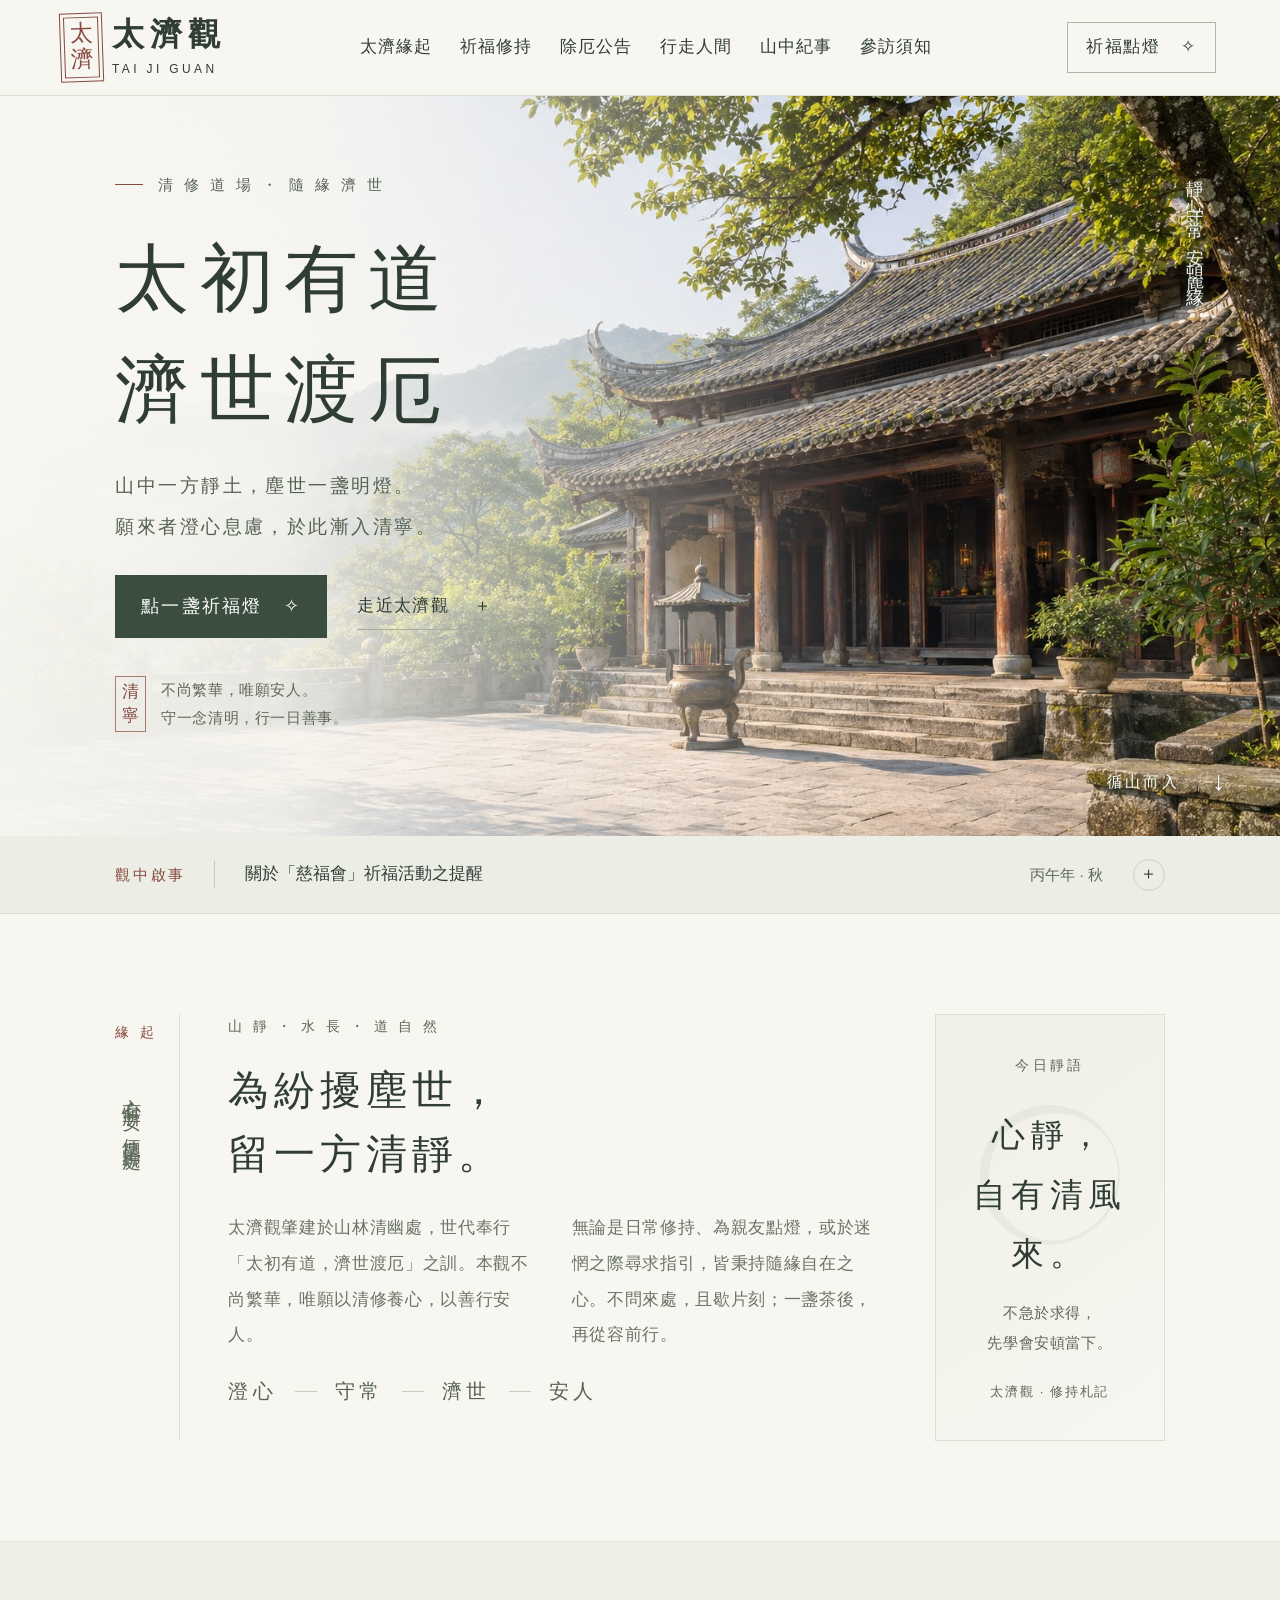
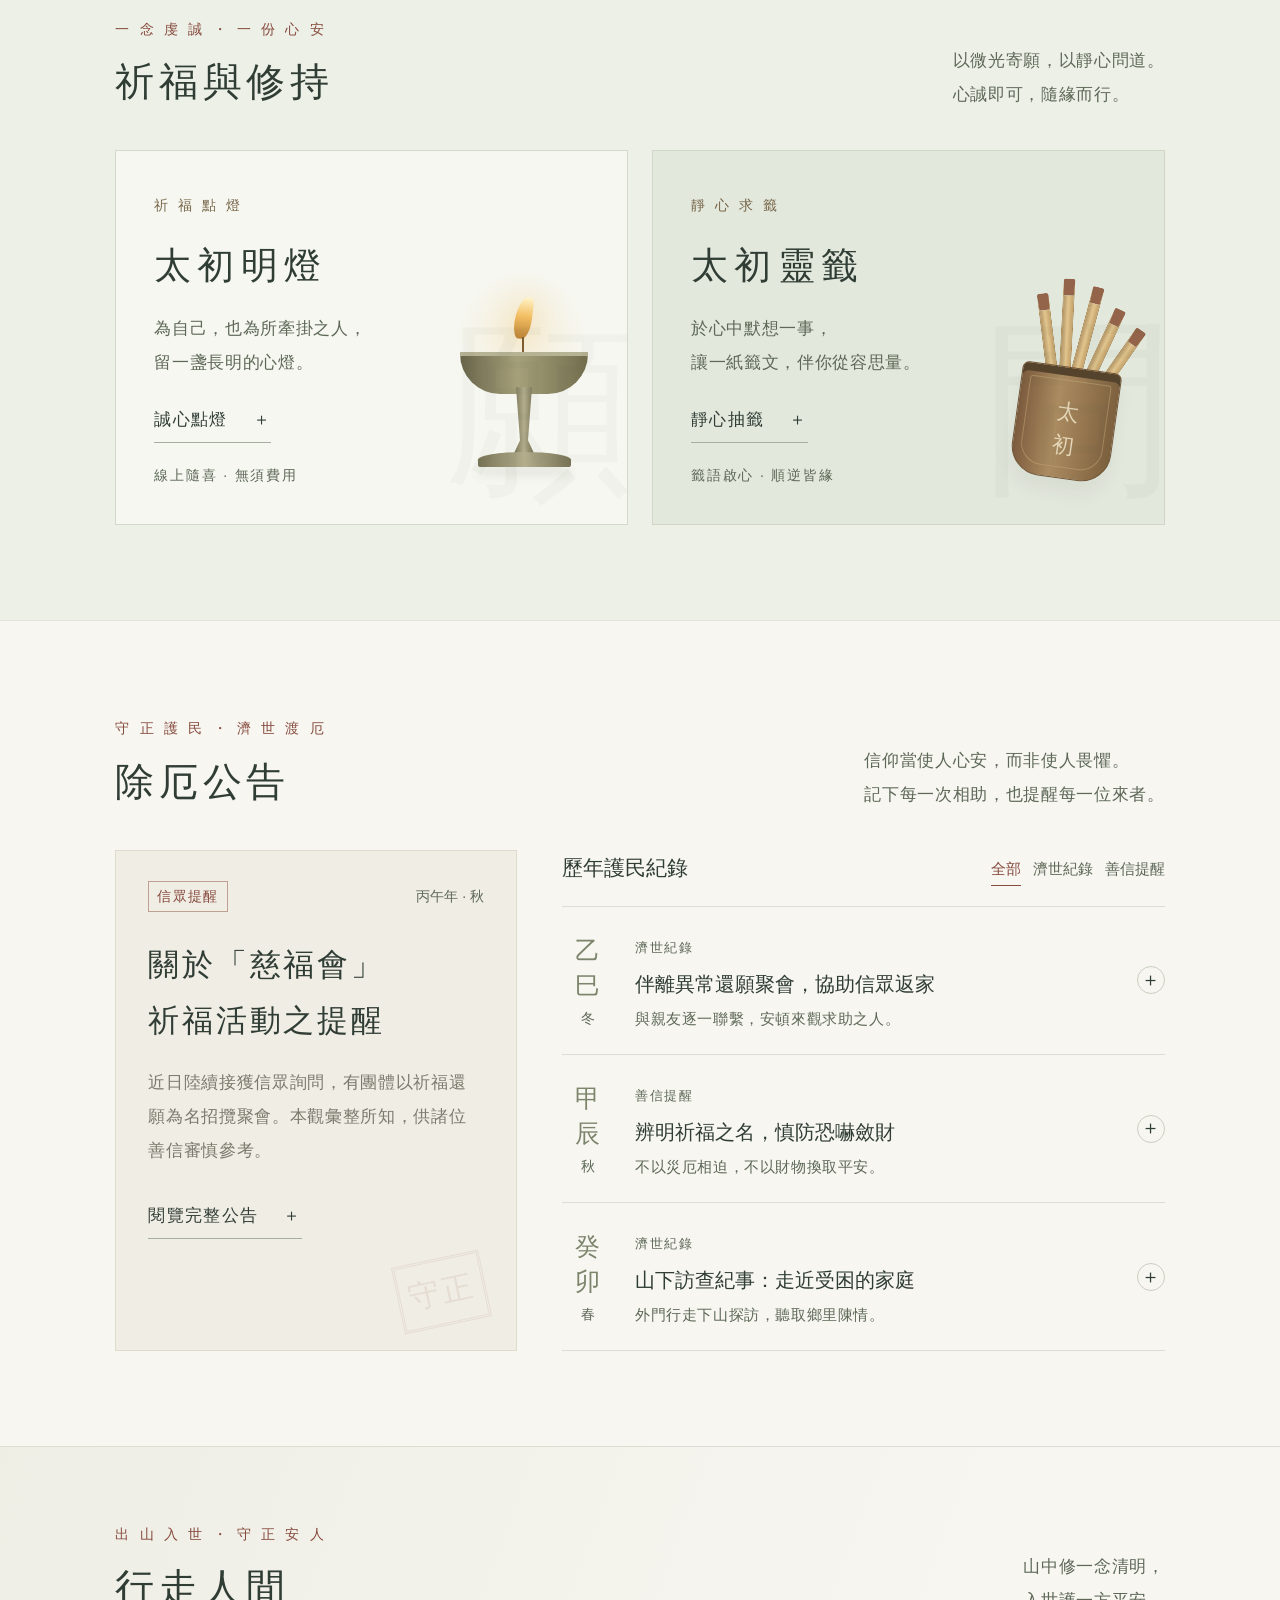
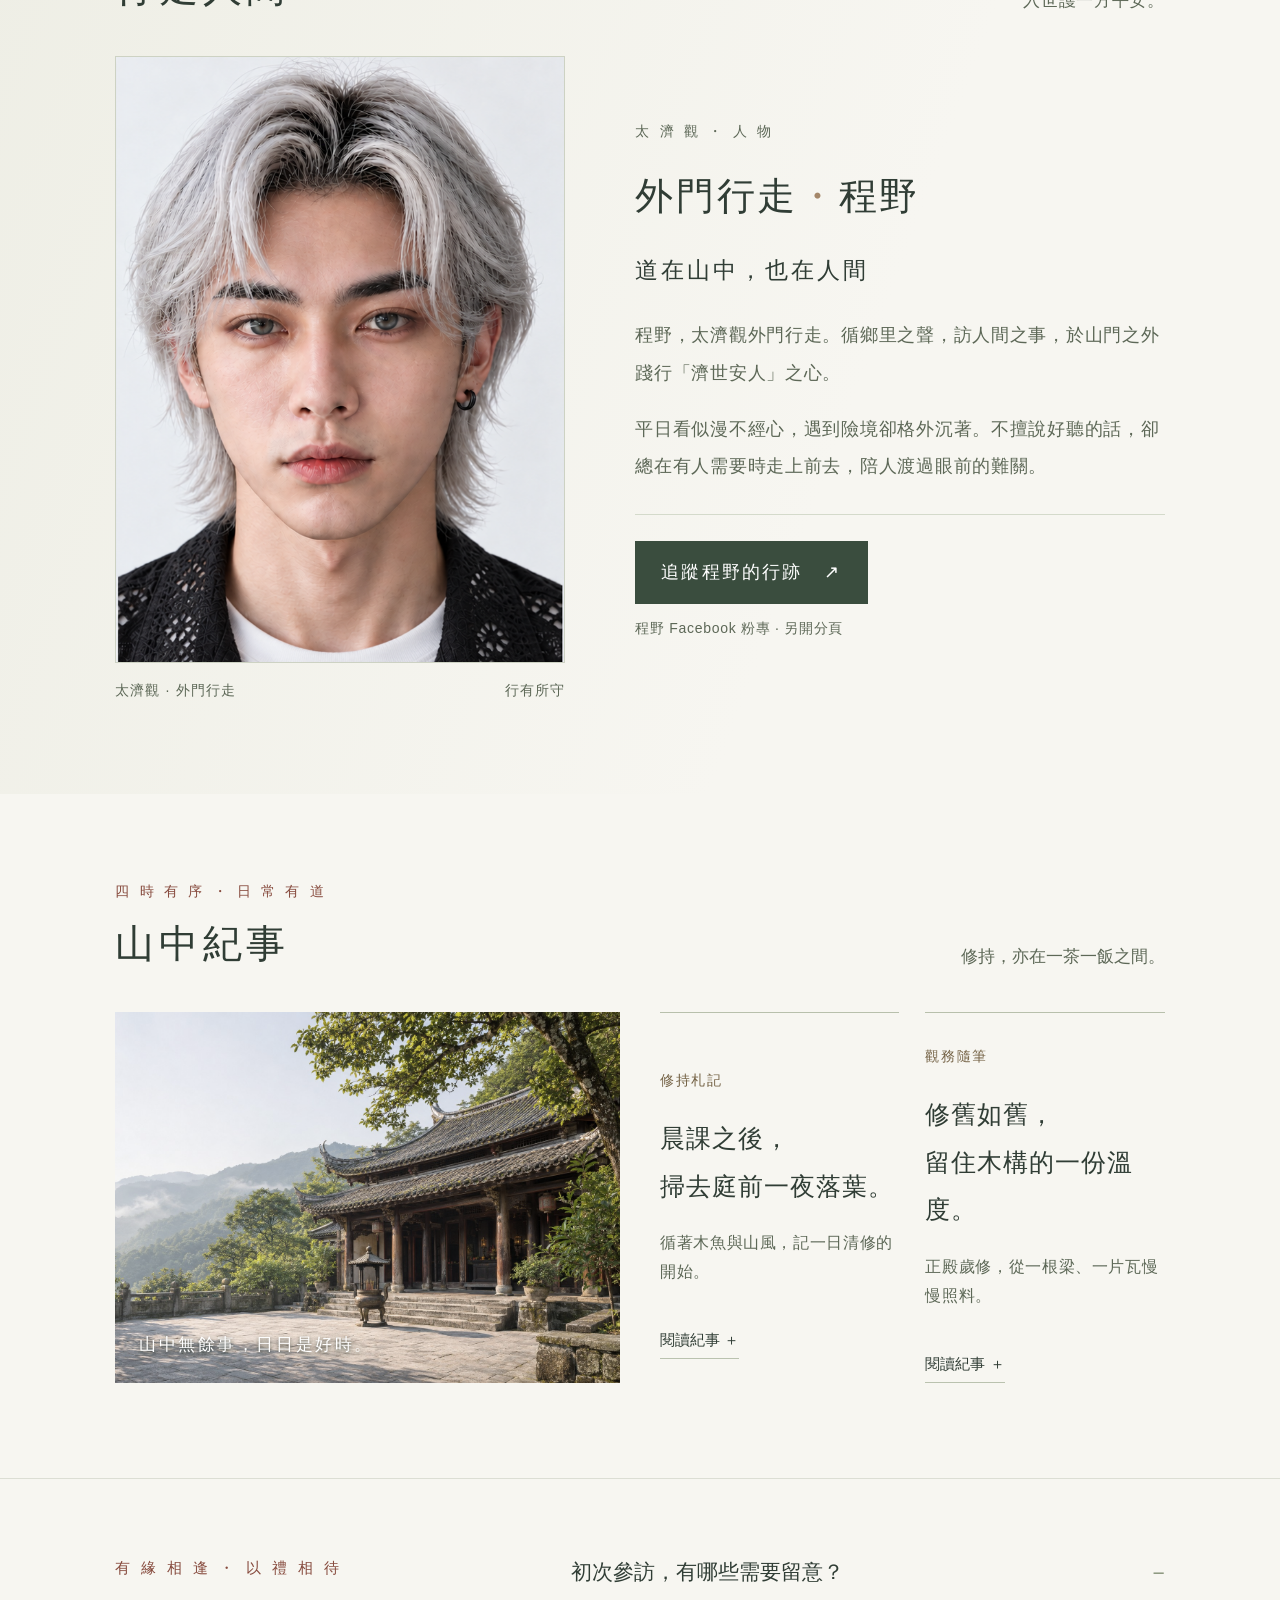
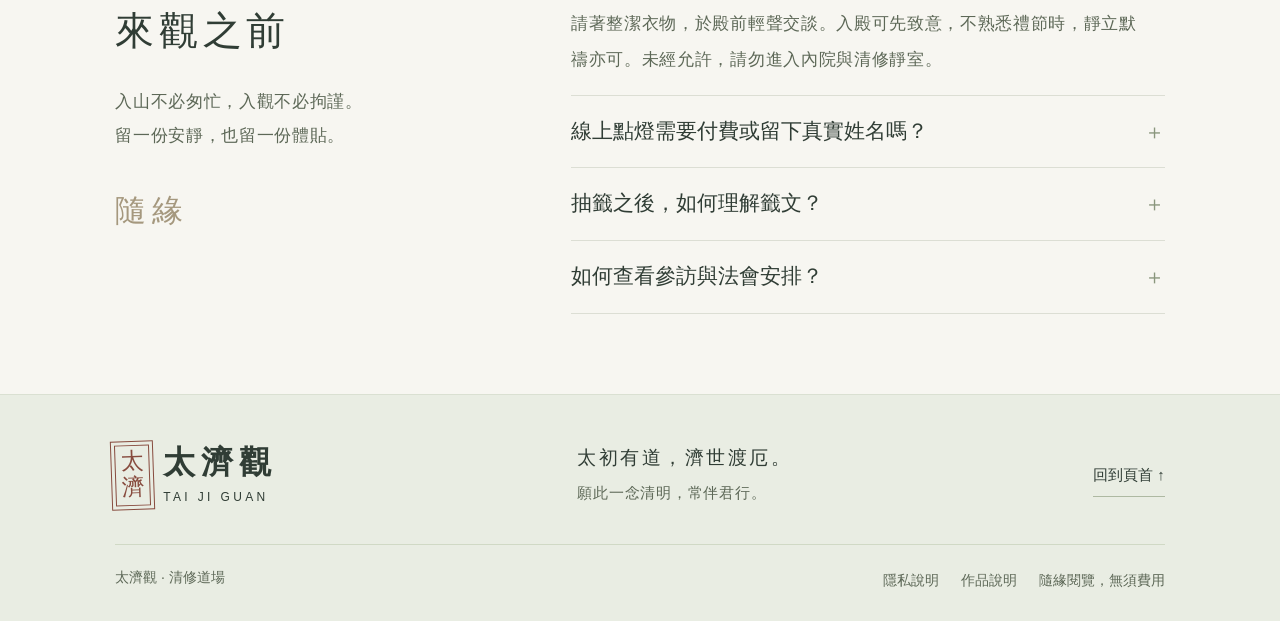
==== index.html @ 3a3e47bb "Publish complete Taijiguan website with Cheng Ye profile" ====
<!doctype html>
<html lang="zh-Hant">
<head>
  <meta charset="utf-8"><meta name="viewport" content="width=device-width,initial-scale=1">
  <meta name="theme-color" content="#f5f4ee">
  <title>太濟觀｜太初有道，濟世渡厄</title>
  <meta name="description" content="太濟觀清修道場。澄心守常，濟世安人。循一縷山風，點一盞明燈，於紛擾中尋回清寧。">
  <meta property="og:title" content="太濟觀｜太初有道，濟世渡厄"><meta property="og:description" content="山中一方靜土，塵世一盞明燈。祈福點燈、太初靈籤與除厄公告。"><meta property="og:type" content="website">
  <link rel="icon" type="image/svg+xml" href="seal.svg"><link rel="stylesheet" href="styles.css">
  <script type="module" src="app.js"></script>
</head>
<body>
<a class="skip" href="#main">跳至主要內容</a>
<header class="site-header">
  <a class="brand" href="#" aria-label="太濟觀首頁"><span class="brand-seal" aria-hidden="true">太<br>濟</span><span><strong>太濟觀</strong><small>TAI JI GUAN</small></span></a>
  <button class="menu-button" aria-expanded="false" aria-controls="navigation">選單 <span aria-hidden="true">☰</span></button>
  <nav id="navigation" aria-label="主要選單"><a href="#about">太濟緣起</a><a href="#practice">祈福修持</a><a href="#notices">除厄公告</a><a href="#traveler">行走人間</a><a href="#journal">山中紀事</a><a href="#visit">參訪須知</a></nav>
  <button class="header-ritual" data-open="lamp">祈福點燈 <span aria-hidden="true">✧</span></button>
</header>
<main id="main">
  <section class="hero" aria-labelledby="hero-title">
    <img class="hero-photo" src="temple.jpg" alt="晨光灑落山林中的太濟觀，木構殿宇前是一方清靜石庭" fetchpriority="high" width="1536" height="1024">
    <div class="hero-wash"></div><div class="hero-content">
      <p class="eyebrow"><span></span> 清 修 道 場 ・ 隨 緣 濟 世</p>
      <h1 id="hero-title">太初有道<span>濟世渡厄</span></h1>
      <p class="hero-copy">山中一方靜土，塵世一盞明燈。<br>願來者澄心息慮，於此漸入清寧。</p>
      <div class="hero-actions"><button class="button primary" data-open="lamp">點一盞祈福燈 <span aria-hidden="true">✧</span></button><a class="text-link" href="#about">走近太濟觀 <span aria-hidden="true">＋</span></a></div>
      <div class="hero-foot"><span class="small-seal">清<br>寧</span><p>不尚繁華，唯願安人。<br><span>守一念清明，行一日善事。</span></p></div>
    </div><p class="hero-vertical" aria-hidden="true">靜 心 守 常 ・ 安 頓 塵 緣</p>
    <a class="hero-bottom" href="#about">循山而入 <span aria-hidden="true">↓</span></a>
  </section>
  <div class="notice-strip"><span class="notice-label">觀中啟事</span><a href="#notices">關於「慈福會」祈福活動之提醒</a><span class="strip-date">丙午年 · 秋</span><button class="round-link" data-article="cifu" aria-label="閱讀慈福會提醒公告">＋</button></div>

  <section id="about" class="section about">
    <div class="section-side"><span class="eyebrow">緣 起</span><div class="vertical-text">心有所安，便是歸處。</div></div>
    <div class="about-main"><p class="eyebrow subtle">山 靜 ・ 水 長 ・ 道 自 然</p><h2>為紛擾塵世，<br>留一方清靜。</h2><div class="about-columns"><p>太濟觀肇建於山林清幽處，世代奉行「太初有道，濟世渡厄」之訓。本觀不尚繁華，唯願以清修養心，以善行安人。</p><p>無論是日常修持、為親友點燈，或於迷惘之際尋求指引，皆秉持隨緣自在之心。不問來處，且歇片刻；一盞茶後，再從容前行。</p></div><div class="about-rule"><span>澄心</span><i></i><span>守常</span><i></i><span>濟世</span><i></i><span>安人</span></div></div>
    <aside class="daily"><span class="eyebrow">今日靜語</span><div class="ink-circle" aria-hidden="true"></div><blockquote>心靜，<br>自有清風來。</blockquote><p>不急於求得，<br>先學會安頓當下。</p><span class="daily-mark">太濟觀 · 修持札記</span></aside>
  </section>

  <section id="practice" class="practice section-block">
    <div class="section-heading"><div><p class="eyebrow">一 念 虔 誠 ・ 一 份 心 安</p><h2>祈福與修持</h2></div><p>以微光寄願，以靜心問道。<br>心誠即可，隨緣而行。</p></div>
    <div class="practice-grid">
      <article class="ritual-card lamp-card"><div class="ritual-copy"><span class="card-kicker">祈 福 點 燈</span><h3>太初明燈</h3><p>為自己，也為所牽掛之人，<br>留一盞長明的心燈。</p><button class="text-link" data-open="lamp">誠心點燈 <span aria-hidden="true">＋</span></button><small>線上隨喜 · 無須費用</small></div><div class="lamp-art" aria-hidden="true"><div class="halo"></div><div class="flame"></div><div class="wick"></div><div class="bowl"></div><div class="stem"></div><div class="base"></div></div><span class="card-watermark" aria-hidden="true">願</span></article>
      <article class="ritual-card fortune-card"><div class="ritual-copy"><span class="card-kicker">靜 心 求 籤</span><h3>太初靈籤</h3><p>於心中默想一事，<br>讓一紙籤文，伴你從容思量。</p><button class="text-link" data-open="fortune">靜心抽籤 <span aria-hidden="true">＋</span></button><small>籤語啟心 · 順逆皆緣</small></div><div class="fortune-art" aria-hidden="true"><i></i><i></i><i></i><i></i><i></i><div class="fortune-cup"><span>太<br>初</span></div></div><span class="card-watermark" aria-hidden="true">問</span></article>
    </div>
  </section>

  <section id="notices" class="notices section-block">
    <div class="section-heading"><div><p class="eyebrow">守 正 護 民 ・ 濟 世 渡 厄</p><h2>除厄公告</h2></div><p>信仰當使人心安，而非使人畏懼。<br>記下每一次相助，也提醒每一位來者。</p></div>
    <div class="notice-layout"><article class="featured-notice"><div><span class="tag">信眾提醒</span><span class="article-date">丙午年 · 秋</span></div><h3>關於「慈福會」<br>祈福活動之提醒</h3><p>近日陸續接獲信眾詢問，有團體以祈福還願為名招攬聚會。本觀彙整所知，供諸位善信審慎參考。</p><button class="text-link" data-article="cifu">閱覽完整公告 <span aria-hidden="true">＋</span></button><span class="featured-seal" aria-hidden="true">守正</span></article>
    <div class="archive"><div class="archive-top"><h3>歷年護民紀錄</h3><div class="filters" role="group" aria-label="公告分類"><button aria-pressed="true" data-filter="all">全部</button><button aria-pressed="false" data-filter="aid">濟世紀錄</button><button aria-pressed="false" data-filter="notice">善信提醒</button></div></div>
      <article class="archive-row" data-kind="aid"><span class="year">乙巳<span>冬</span></span><div><span class="row-type">濟世紀錄</span><h4><button data-article="return">伴離異常還願聚會，協助信眾返家</button></h4><p>與親友逐一聯繫，安頓來觀求助之人。</p></div><button class="round-link" data-article="return" aria-label="閱讀協助信眾返家紀錄">＋</button></article>
      <article class="archive-row" data-kind="notice"><span class="year">甲辰<span>秋</span></span><div><span class="row-type">善信提醒</span><h4><button data-article="discern">辨明祈福之名，慎防恐嚇斂財</button></h4><p>不以災厄相迫，不以財物換取平安。</p></div><button class="round-link" data-article="discern" aria-label="閱讀慎防恐嚇斂財提醒">＋</button></article>
      <article class="archive-row" data-kind="aid"><span class="year">癸卯<span>春</span></span><div><span class="row-type">濟世紀錄</span><h4><button data-article="visits">山下訪查紀事：走近受困的家庭</button></h4><p>外門行走下山探訪，聽取鄉里陳情。</p></div><button class="round-link" data-article="visits" aria-label="閱讀山下訪查紀事">＋</button></article>
    </div></div>
  </section>

  <section id="traveler" class="traveler section-block" aria-labelledby="traveler-heading">
    <div class="section-heading"><div><p class="eyebrow">出 山 入 世 ・ 守 正 安 人</p><h2 id="traveler-heading">行走人間</h2></div><p>山中修一念清明，<br>入世護一方平安。</p></div>
    <div class="traveler-layout">
      <figure class="traveler-portrait">
        <div class="portrait-window"><img src="cheng-ye.png" alt="程野的正面肖像：銀灰色短髮、黑色耳環，身穿黑色鏤空襯衫與白色內搭" width="1672" height="941" loading="lazy"></div>
        <figcaption><span>太濟觀 · 外門行走</span><span aria-hidden="true">行有所守</span></figcaption>
      </figure>
      <div class="traveler-copy">
        <p class="eyebrow subtle">太 濟 觀 ・ 人 物</p>
        <h3>外門行走<span class="traveler-name-divider">・</span><span>程野</span></h3>
        <p class="traveler-lead">道在山中，也在人間</p>
        <p>程野，太濟觀外門行走。循鄉里之聲，訪人間之事，於山門之外踐行「濟世安人」之心。</p>
        <p>平日看似漫不經心，遇到險境卻格外沉著。不擅說好聽的話，卻總在有人需要時走上前去，陪人渡過眼前的難關。</p>
        <div class="traveler-follow"><a class="button primary" href="https://www.facebook.com/profile.php?id=61594107989457" target="_blank" rel="noopener noreferrer" aria-label="追蹤程野的行跡（Facebook，另開分頁）">追蹤程野的行跡 <span aria-hidden="true">↗</span></a><span class="traveler-link-note">程野 Facebook 粉專 · 另開分頁</span></div>
      </div>
    </div>
  </section>

  <section id="journal" class="journal section-block"><div class="section-heading"><div><p class="eyebrow">四 時 有 序 ・ 日 常 有 道</p><h2>山中紀事</h2></div><span class="section-note">修持，亦在一茶一飯之間。</span></div><div class="journal-layout"><div class="journal-image"><img src="temple.jpg" alt="太濟觀正殿的木柱、瓦簷與晨光" loading="lazy" width="1536" height="1024"><span>山中無餘事，日日是好時。</span></div><div class="journal-list"><button data-article="morning"><span>修持札記</span><h3>晨課之後，<br>掃去庭前一夜落葉。</h3><p>循著木魚與山風，記一日清修的開始。</p><b>閱讀紀事 ＋</b></button><button data-article="wood"><span>觀務隨筆</span><h3>修舊如舊，<br>留住木構的一份溫度。</h3><p>正殿歲修，從一根梁、一片瓦慢慢照料。</p><b>閱讀紀事 ＋</b></button></div></div></section>

  <section id="visit" class="visit section-block"><div><p class="eyebrow">有 緣 相 逢 ・ 以 禮 相 待</p><h2>來觀之前</h2><p class="visit-intro">入山不必匆忙，入觀不必拘謹。<br>留一份安靜，也留一份體貼。</p><div class="visit-seal" aria-hidden="true">隨緣</div></div><div class="faq"><details open><summary>初次參訪，有哪些需要留意？</summary><p>請著整潔衣物，於殿前輕聲交談。入殿可先致意，不熟悉禮節時，靜立默禱亦可。未經允許，請勿進入內院與清修靜室。</p></details><details><summary>線上點燈需要付費或留下真實姓名嗎？</summary><p>無須費用。以稱呼或暱稱即可點燈，祈願可留白。填寫內容只在當前瀏覽器中呈現，不會傳送至本觀或公開展示；離開頁面即不保留，可自行下載祈福卡。</p></details><details><summary>抽籤之後，如何理解籤文？</summary><p>籤文是靜心與思量的引子，不是對未來的保證。請依自身處境從容參照，重要決定仍應查證資訊，與可信任的人商量。</p></details><details><summary>如何查看參訪與法會安排？</summary><p>本頁目前開放線上祈福與觀中紀事閱覽，尚未開放實體參訪預約，也不受理任何款項。後續安排以觀中正式公告為準。</p></details></div></section>
</main>
<footer><div class="footer-top"><a class="brand" href="#"><span class="brand-seal" aria-hidden="true">太<br>濟</span><span><strong>太濟觀</strong><small>TAI JI GUAN</small></span></a><p>太初有道，濟世渡厄。<br><span>願此一念清明，常伴君行。</span></p><a href="#main" class="back-top">回到頁首 ↑</a></div><div class="footer-bottom"><span>太濟觀 · 清修道場</span><div><button data-article="privacy">隱私說明</button><button data-article="aboutWork">作品說明</button><span>隨緣閱覽，無須費用</span></div></div></footer>

<dialog id="lamp-dialog" aria-labelledby="lamp-heading" class="ritual-dialog"><button class="dialog-close" aria-label="關閉點燈視窗">×</button><div class="dialog-head"><span class="eyebrow">一 燈 一 願</span><h2 id="lamp-heading">太初明燈</h2><p>安住當下，為心中牽掛點一盞燈。</p></div><form id="lamp-form"><label for="prayer-name">稱呼或暱稱 <span>必填</span></label><input id="prayer-name" name="name" maxlength="24" placeholder="該如何稱呼您？" autocomplete="off" required><fieldset><legend>所願之事</legend><div class="wish-options"><label><input type="radio" name="wish" value="平安順遂" checked><span>平安順遂</span></label><label><input type="radio" name="wish" value="身心清寧"><span>身心清寧</span></label><label><input type="radio" name="wish" value="家人安好"><span>家人安好</span></label><label><input type="radio" name="wish" value="前路澄明"><span>前路澄明</span></label></div></fieldset><label for="prayer-message">留一句心願 <span>選填</span></label><textarea id="prayer-message" name="message" rows="2" maxlength="80" placeholder="也可將心願留在心裡。"></textarea><p class="form-note">僅在此頁呈現，不會上傳或公開。無須付費。</p><button class="button primary wide" type="submit">誠心點燈 ✧</button><p id="lamp-error" class="form-error" role="alert"></p></form><section id="lamp-result" hidden aria-live="polite"><div class="result-lamp lamp-art" aria-hidden="true"><div class="halo"></div><div class="flame"></div><div class="wick"></div><div class="bowl"></div><div class="stem"></div><div class="base"></div></div><p class="result-kicker">燈 火 已 燃</p><h3 id="blessing-name"></h3><p id="blessing-wish"></p><p id="blessing-message"></p><p class="blessing-copy">願此微光伴君安度歲月，<br>心神澄明，諸事平順。</p><button class="button primary" id="save-card">保存祈福卡</button><button class="button quiet" id="relight">再為一人點燈</button><p class="form-note">祈福卡會下載至您的裝置。</p></section></dialog>

<dialog id="fortune-dialog" aria-labelledby="fortune-heading" class="ritual-dialog"><button class="dialog-close" aria-label="關閉求籤視窗">×</button><div class="dialog-head"><span class="eyebrow">靜 心 問 道</span><h2 id="fortune-heading">太初靈籤</h2><p>請沉澱思緒，於心中默想一事。</p></div><div id="fortune-start"><div class="fortune-art dialog-fortune" aria-hidden="true"><i></i><i></i><i></i><i></i><i></i><div class="fortune-cup"><span>太<br>初</span></div></div><label for="fortune-topic">今日所問</label><select id="fortune-topic"><option value="心境">心境與方向</option><option value="人際">人際與相處</option><option value="學業">學業與工作</option><option value="家人">家人與生活</option></select><button id="draw-fortune" class="button primary wide">靜心抽籤</button><p id="draw-status" class="form-note" aria-live="polite">心念平穩後，再輕觸籤筒。</p></div><section id="fortune-result" hidden aria-live="polite"><span id="fortune-number" class="fortune-number"></span><h3 id="fortune-title"></h3><p id="fortune-poem" class="poem"></p><p class="result-caption">籤已得，請靜心閱覽。</p><details class="fortune-explanation"><summary>查看籤解</summary><p id="fortune-reading"></p><p id="fortune-topic-reading"></p></details><p class="form-note">籤文旨在提點心境，順逆皆緣，唯願從容以對。</p><button class="button quiet" id="redraw">再靜心片刻</button></section></dialog>
<dialog id="article-dialog" class="article-dialog" aria-labelledby="article-heading"><button class="dialog-close" aria-label="關閉文章">×</button><p id="article-meta" class="eyebrow"></p><h2 id="article-heading"></h2><div id="article-body" class="article-body"></div><div class="article-footer"><span class="small-seal" aria-hidden="true">太<br>濟</span><span>太濟觀 · 知客堂</span><button class="text-link close-article">閱畢，返回</button></div></dialog>
<noscript><style>.noscript{position:static}.menu-button{display:none}</style><div class="noscript">點燈與抽籤需要啟用 JavaScript。<a href="archive.html">前往公告與紀事全文</a> · <a href="#about">太濟緣起</a> · <a href="#visit">參訪須知</a></div></noscript>
</body></html>
---- styles.css ----
@charset "UTF-8";
:root{--paper:#f7f6f1;--ink:#303d35;--muted:#737a70;--line:#dcded4;--red:#874b3e;--green:#3a4d3e;--serif:"Noto Serif TC","Songti TC","PMingLiU",serif;--sans:"Noto Sans TC","Microsoft JhengHei",sans-serif}
*{box-sizing:border-box}html{scroll-behavior:smooth;scroll-padding-top:100px}body{margin:0;background:var(--paper);color:var(--ink);font-family:var(--sans);font-size:19px;line-height:1.8}body:has(dialog[open]){overflow:hidden}button,input,textarea,select{font:inherit}button,a,input,summary,textarea,select{-webkit-tap-highlight-color:transparent}button{cursor:pointer}a{color:inherit;text-decoration:none}button{color:inherit}button:disabled{cursor:wait;opacity:.6}img{max-width:100%;display:block}button:focus-visible,a:focus-visible,summary:focus-visible,input:focus-visible,textarea:focus-visible,select:focus-visible{outline:2px solid var(--red);outline-offset:5px}button{border:0}h1,h2,h3,h4,p{margin-top:0}h1,h2,h3,h4{font-family:var(--serif);font-weight:500}h2{font-size:45px;line-height:1.55;letter-spacing:.12em;margin-bottom:24px}p{letter-spacing:.04em}section[id]{scroll-margin-top:30px}[hidden]{display:none!important}.skip{position:fixed;top:-80px;z-index:99;background:var(--paper);padding:10px}.skip:focus{top:0}.site-header{height:96px;padding:0 5%;display:flex;align-items:center;justify-content:space-between;gap:30px;background:rgba(247,246,241,.97);border-bottom:1px solid var(--line);position:sticky;top:0;z-index:20}.brand{display:flex;align-items:center;gap:13px;flex-shrink:0}.brand-seal{font-family:var(--serif);font-size:23px;color:var(--red);border:1.5px solid var(--red);outline:1px solid var(--red);outline-offset:3px;line-height:1.15;padding:3px 5px;transform:rotate(-2deg)}.brand strong{font-family:var(--serif);font-weight:600;font-size:32px;letter-spacing:.18em;line-height:1.3;display:block}.brand small{font-size:12px;letter-spacing:.28em;display:block;margin-top:3px}.site-header nav{display:flex;gap:28px;font-size:17px;letter-spacing:.06em}.site-header nav a{padding:7px 0;position:relative}.site-header nav a:hover{color:var(--red)}.site-header nav a:after{content:"";position:absolute;bottom:0;left:0;width:0;height:1px;background:var(--red);transition:width .25s}.site-header nav a:hover:after{width:100%}.header-ritual{border:1px solid #afb7a9;background:transparent;padding:9px 18px;white-space:nowrap;font-size:17px;letter-spacing:.1em}.header-ritual span{margin-left:14px}.header-ritual:hover{background:var(--green);color:white}.menu-button{display:none}.hero{position:relative;min-height:650px;height:min(740px,calc(100svh - 96px));overflow:hidden;background:#e2e6dc}.hero-photo{position:absolute;inset:0;width:100%;height:100%;object-fit:cover;object-position:60% 62%}.hero-wash{position:absolute;inset:0;background:linear-gradient(90deg,rgba(247,246,241,.98) 0%,rgba(247,246,241,.90) 22%,rgba(247,246,241,.40) 45%,rgba(247,246,241,0) 70%)}.hero-content{position:relative;padding:75px 0 35px 9%;width:62%;z-index:1}.eyebrow{font-size:15px;letter-spacing:.23em;color:var(--red);font-weight:500;margin-bottom:20px;line-height:1.8}.hero .eyebrow{display:flex;align-items:center;gap:15px;color:#5a6658;font-size:15px}.eyebrow>span:empty{display:inline-block;width:28px;height:1px;background:var(--red)}h1{font-size:clamp(56px,5.8vw,84px);line-height:1.5;letter-spacing:.14em;margin:26px 0 18px;white-space:nowrap}h1>span{display:block}.title-dot{color:var(--red);margin-left:-.08em}.hero-copy{color:#566251;font-size:19px;line-height:2.2;letter-spacing:.13em;margin-bottom:27px}.hero-actions{display:flex;align-items:center;gap:30px}.button{display:inline-flex;align-items:center;justify-content:center;gap:22px;padding:14px 25px;letter-spacing:.12em;font-size:18px;min-height:52px;transition:background .2s,transform .2s;border:1px solid transparent}.primary{background:var(--green);color:#fff}.primary:hover{background:#263a2c;transform:translateY(-2px)}.quiet{background:transparent;border-color:#ccd1c7}.quiet:hover{background:#e7eadf}.text-link{background:none;border-bottom:1px solid #a6ae9f;padding:9px 0;display:inline-flex;align-items:center;gap:25px;font-size:17px;letter-spacing:.08em;line-height:1.6}.text-link:hover{color:var(--red);border-color:var(--red)}.hero-foot{display:flex;align-items:center;gap:15px;margin-top:38px}.small-seal{border:1px solid #a77d6b;color:var(--red);font-family:var(--serif);padding:3px 6px;font-size:17px;line-height:1.4;display:inline-block}.hero-foot p{font-size:15px;line-height:1.9;margin:0;color:#65715f}.hero-foot p span{color:#7e8778}.hero-vertical{position:absolute;right:4%;top:70px;writing-mode:vertical-rl;font-family:var(--serif);color:#f7f6f1;font-size:18px;letter-spacing:.25em;text-shadow:0 1px 5px #263a2c}.hero-bottom{position:absolute;bottom:30px;right:4%;color:white;display:flex;gap:32px;align-items:center;font-size:15px;letter-spacing:.22em;text-shadow:0 1px 5px #263a2c}.hero-bottom span{font-size:27px}.notice-strip{display:flex;align-items:center;gap:30px;min-height:78px;padding:14px 9%;background:#eceee6;border-bottom:1px solid #dce0d5;font-size:17px}.notice-label{color:var(--red);font-size:15px;letter-spacing:.18em;border-right:1px solid #c3cabb;padding-right:28px;white-space:nowrap}.notice-strip>a{flex:1}.notice-strip>a:hover{color:var(--red)}.strip-date{font-size:15px;color:#747e70}.round-link{border:1px solid #cbd0c2;border-radius:50%;width:32px;height:32px;background:transparent;display:flex;align-items:center;justify-content:center;flex-shrink:0}.round-link:hover{background:var(--green);color:#fff}.section,.section-block{max-width:1440px;margin:auto;padding:95px 9%}.about{display:grid;grid-template-columns:65px 1fr 230px;gap:48px;padding-top:100px;padding-bottom:100px}.section-side{border-right:1px solid var(--line)}.section-side .eyebrow{font-size:14px}.vertical-text{writing-mode:vertical-rl;font-family:var(--serif);font-size:19px;letter-spacing:.23em;color:#7c8575;margin:35px 0}.subtle{color:#7c8575;font-size:14px}.about-main h2{font-size:41px}.about-columns{display:grid;grid-template-columns:1fr 1fr;gap:28px}.about-columns p{font-size:17px;line-height:2.1;color:#6b7468;margin-bottom:20px}.about-rule{display:flex;gap:18px;align-items:center;color:#586650;font-family:var(--serif);font-size:20px;letter-spacing:.22em}.about-rule i{height:1px;width:22px;background:#c9cdbf}.daily{border:1px solid var(--line);position:relative;text-align:center;padding:32px 20px;background:linear-gradient(145deg,#eff0e7,transparent)}.daily .eyebrow{font-size:14px;color:#78816f}.daily blockquote{position:relative;font-family:var(--serif);font-size:33px;line-height:1.8;letter-spacing:.17em;margin:25px 0 14px;z-index:1}.daily p{font-size:15px;color:#7d8574;line-height:2}.daily-mark{font-size:13px;letter-spacing:.13em;color:#89917e}.ink-circle{width:140px;height:140px;border:9px solid rgba(126,139,106,.09);border-radius:50%;position:absolute;top:90px;left:50%;transform:translateX(-50%) rotate(-20deg);border-right-width:2px;border-bottom-width:4px}.practice{padding-top:75px;background:#edf0e7;border-top:1px solid #e2e6dc;border-bottom:1px solid #e2e6dc;max-width:none}.section-heading{display:flex;align-items:end;justify-content:space-between;gap:35px;margin-bottom:38px}.section-heading h2{margin:0;font-size:39px}.section-heading .eyebrow{margin-bottom:10px;font-size:14px}.section-heading>p,.section-note{font-size:17px;color:#788170;margin:0;line-height:2}.practice-grid{display:grid;grid-template-columns:1fr 1fr;gap:24px;max-width:1180px;margin:auto}.ritual-card{position:relative;min-height:345px;padding:36px 38px;overflow:hidden;border:1px solid #d3d9cb;background:#f6f7f1}.fortune-card{background:#e3e8dd;border-color:#cfd7c7}.ritual-copy{position:relative;z-index:2;width:70%}.card-kicker{font-size:14px;letter-spacing:.22em;color:#8a7b5e}.ritual-card h3{font-size:37px;margin:12px 0;letter-spacing:.17em}.ritual-card p{font-size:17px;color:#727b68;line-height:2}.ritual-card small{display:block;font-size:14px;color:#909781;margin-top:20px;letter-spacing:.13em}.card-watermark{position:absolute;right:-9px;bottom:-58px;font-family:var(--serif);font-size:190px;color:#51634a;opacity:.035}.lamp-art{position:absolute;width:150px;height:215px;right:30px;bottom:38px}.halo{position:absolute;width:135px;height:135px;left:7px;top:-3px;border-radius:50%;background:radial-gradient(ellipse,#f6d3944a,transparent 68%)}.flame{position:absolute;width:17px;height:42px;top:26px;left:68px;transform:rotate(7deg);border-radius:80% 20% 60% 40%;background:linear-gradient(0deg,#bd8234,#f3bf64 55%,#fff4c9);box-shadow:0 0 30px #f3c87470}.wick{position:absolute;width:2px;height:15px;background:#7f5b34;left:75px;top:66px}.bowl{position:absolute;top:81px;left:13px;width:128px;height:42px;background:linear-gradient(90deg,#68644a,#a6a07a 45%,#726d4d);border-radius:3px 3px 65px 65px;box-shadow:inset 0 4px 0 #b6b294}.stem{position:absolute;top:116px;left:67px;width:20px;height:66px;background:linear-gradient(90deg,#777255,#b3ad8c,#777255);clip-path:polygon(10% 0,90% 0,70% 80%,100% 100%,0 100%,30% 80%)}.base{position:absolute;top:181px;left:31px;width:93px;height:15px;background:linear-gradient(90deg,#777255,#b3ad8c,#777255);border-radius:50% 50% 2px 2px;box-shadow:0 10px 10px #49573d15}.fortune-art{position:absolute;width:115px;height:205px;right:37px;bottom:40px;transform:rotate(8deg)}.fortune-cup{position:absolute;bottom:5px;width:100px;height:112px;left:9px;background:linear-gradient(90deg,#7b5b3d,#ab8b60 40%,#7d603e);border:1px solid #705538;border-radius:7px 7px 30px 30px;box-shadow:inset 0 8px 0 #55432c,0 14px 15px #49573d10}.fortune-cup:after{content:"";position:absolute;inset:12px 8px 10px;border:1px solid #c4aa79;border-radius:3px 3px 22px 22px;opacity:.5}.fortune-cup span{position:absolute;top:28px;left:39px;font-family:var(--serif);color:#e5d7b8;font-size:22px;line-height:1.5;z-index:1}.fortune-art i{position:absolute;top:0;height:145px;width:12px;background:linear-gradient(90deg,#b49667,#e1c58e,#c4a16a);border:1px solid #ae8b53;left:50px;border-top:17px solid #936449;border-radius:3px;transform-origin:50% 100%}.fortune-art i:nth-child(1){transform:rotate(-15deg);top:14px}.fortune-art i:nth-child(2){transform:rotate(-5deg);top:0}.fortune-art i:nth-child(3){transform:rotate(7deg);top:4px}.fortune-art i:nth-child(4){transform:rotate(17deg);top:18px}.fortune-art i:nth-child(5){transform:rotate(27deg);top:26px}.notices{padding-top:95px}.notice-layout{display:grid;grid-template-columns:.9fr 1.35fr;gap:45px}.featured-notice{background:#f0ede5;border:1px solid #dfdbcf;padding:30px 32px;position:relative;overflow:hidden}.featured-notice>div{display:flex;justify-content:space-between;align-items:center;gap:10px}.tag{font-size:14px;border:1px solid #bfa194;color:var(--red);padding:2px 8px;letter-spacing:.1em}.article-date{font-size:14px;color:#908878}.featured-notice h3{font-size:31px;line-height:1.8;letter-spacing:.09em;margin:25px 0 17px}.featured-notice p{font-size:17px;color:#7c796d;line-height:2;position:relative;z-index:1}.featured-notice .text-link{margin-top:8px;position:relative;z-index:1}.featured-seal{position:absolute;font-family:var(--serif);color:#89523a;border:3px double currentColor;right:30px;bottom:25px;font-size:31px;letter-spacing:.08em;padding:3px 8px;transform:rotate(-12deg);opacity:.1}.archive-top{display:flex;justify-content:space-between;align-items:center;border-bottom:1px solid var(--line);padding:0 0 18px;gap:15px}.archive-top h3{margin:0;font-size:21px;white-space:nowrap}.filters{display:flex;gap:12px;flex-wrap:wrap}.filters button{background:transparent;padding:3px 0;font-size:15px;color:#7a8174;border-bottom:1px solid transparent}.filters button[aria-pressed=true]{color:var(--red);border-color:var(--red)}.archive-row{display:grid;grid-template-columns:54px 1fr 28px;align-items:center;gap:19px;padding:22px 0;border-bottom:1px solid var(--line)}.year{font-family:var(--serif);font-size:25px;color:#7c856c;letter-spacing:.1em;text-align:center;line-height:1.4}.year span{display:block;font-family:var(--sans);font-size:14px;margin-top:6px;color:#8e9685}.row-type{font-size:13px;color:#8d957f;letter-spacing:.12em}.archive-row h4{font-size:20px;line-height:1.6;margin:5px 0}.archive-row h4 button{font:inherit;text-align:left;background:none;padding:0}.archive-row h4 button:hover{color:var(--red)}.archive-row p{font-size:15px;color:#8c9385;margin:0}.archive-row .round-link{width:28px;height:28px}.journal{padding-top:0}.journal-layout{display:grid;grid-template-columns:1fr 1fr;gap:40px}.journal-image{position:relative;min-height:310px;overflow:hidden}.journal-image img{width:100%;height:100%;object-fit:cover;object-position:right bottom;filter:saturate(.75)}.journal-image span{position:absolute;bottom:22px;left:24px;font-family:var(--serif);font-size:17px;letter-spacing:.15em;color:white;text-shadow:0 2px 5px #303d35}.journal-list{display:grid;grid-template-columns:1fr 1fr;gap:26px}.journal-list>button{background:transparent;text-align:left;border-top:1px solid #b8c0ac;padding:25px 0 0}.journal-list>button:hover h3{color:var(--red)}.journal-list span{font-size:14px;color:#8a7b5e;letter-spacing:.12em}.journal-list h3{font-size:25px;line-height:1.9;letter-spacing:.04em;margin:19px 0}.journal-list p{font-size:16px;color:#858d7e}.journal-list b{font-size:15px;font-weight:400;display:inline-block;margin-top:18px;border-bottom:1px solid #bac2af;padding:5px 0}.visit{display:grid;grid-template-columns:.8fr 1.2fr;gap:60px;border-top:1px solid var(--line);padding-top:75px;padding-bottom:80px}.visit h2{font-size:39px}.visit-intro{font-size:17px;color:#7a8372;line-height:2}.visit-seal{font-family:var(--serif);font-size:31px;letter-spacing:.2em;color:#a5987e;margin-top:30px}.faq details{border-bottom:1px solid var(--line);padding:17px 0}.faq details:first-child{padding-top:0}.faq summary{cursor:pointer;font-family:var(--serif);font-size:21px;list-style:none;position:relative;padding-right:25px}.faq summary::-webkit-details-marker{display:none}.faq summary:after{content:"＋";position:absolute;right:0;color:#8a967d;font-family:var(--sans)}.faq details[open] summary:after{content:"−"}.faq p{font-size:17px;color:#7e8775;line-height:2.1;margin:15px 20px 0 0}footer{padding:46px 9% 24px;background:#e9ede3;border-top:1px solid #dae0d2}.footer-top{display:flex;align-items:center;justify-content:space-between;padding-bottom:35px;gap:30px}.footer-top p{font-family:var(--serif);font-size:19px;letter-spacing:.13em;margin:0}.footer-top p span{font-family:var(--sans);font-size:15px;color:#88917e;letter-spacing:.05em}.back-top{font-size:15px;border-bottom:1px solid #aeb9a2;padding:8px 0}.footer-bottom{display:flex;justify-content:space-between;gap:20px;border-top:1px solid #d0d9c5;padding-top:20px;font-size:14px;color:#89937e}.footer-bottom div{display:flex;align-items:center;gap:22px}.footer-bottom button{background:none;font-size:14px;padding:3px 0;color:#6c7860}.footer-bottom button:hover{color:var(--red)}
dialog{border:1px solid #d4d9cb;background:var(--paper);color:var(--ink);padding:45px;max-height:90svh;width:min(560px,calc(100% - 30px));overflow-y:auto;box-shadow:0 25px 100px #18291c30}dialog::backdrop{background:#17251bc2;backdrop-filter:blur(5px)}.dialog-close{position:absolute;right:15px;top:10px;background:none;font-size:33px;color:#87927c;width:40px;height:40px;line-height:1}.dialog-close:hover{color:var(--red)}.dialog-head{text-align:center;border-bottom:1px solid var(--line);padding-bottom:18px;margin-bottom:24px}.dialog-head .eyebrow{font-size:14px;margin-bottom:8px}.dialog-head h2{font-size:35px;margin-bottom:10px}.dialog-head p{font-size:17px;color:#87917c;margin:0}form>label,#fortune-start>label{display:block;font-size:17px;margin:15px 0 7px}form>label span{font-size:14px;color:#909882;margin-left:8px}input[type=text],input:not([type]),textarea,select{width:100%;border:1px solid #cbd3c1;padding:11px 13px;background:#fbfbf7;border-radius:0;color:var(--ink);font-size:19px}input::placeholder,textarea::placeholder{color:#8c9582;font-size:17px}textarea{resize:vertical}fieldset{border:0;padding:0;margin:20px 0}legend{font-size:17px;margin-bottom:9px}.wish-options{display:grid;grid-template-columns:1fr 1fr;gap:9px}.wish-options label{position:relative;cursor:pointer}.wish-options input{position:absolute;opacity:0;width:100%;height:100%;margin:0}.wish-options span{display:block;border:1px solid #d3dac9;padding:8px;text-align:center;font-size:17px}.wish-options input:checked+span{background:#e6ecdf;border-color:#75876a}.wish-options input:focus-visible+span{outline:2px solid var(--red);outline-offset:2px}.form-note{font-size:15px;color:#818d75;line-height:1.8;text-align:center;margin:14px 0}.form-error{font-size:17px;color:var(--red);margin:12px 0 0}.wide{width:100%}#lamp-result,#fortune-result{text-align:center}.result-lamp{position:relative;right:auto;bottom:auto;margin:-10px auto 0;transform:scale(.85);height:200px}.result-kicker{font-size:14px;letter-spacing:.3em;color:var(--red);margin:0 0 12px}#blessing-name{font-size:29px;letter-spacing:.1em;margin:0 0 10px}#blessing-wish{font-family:var(--serif);font-size:23px}#blessing-message{font-size:17px;color:#75816a;overflow-wrap:anywhere}.blessing-copy{font-size:17px;color:#7b886f;margin:22px 0}.result-lamp .flame{animation:breathe 2s ease-in-out infinite}#lamp-result .button{font-size:16px;gap:5px;padding:11px 17px}.dialog-fortune{position:relative;bottom:auto;right:auto;margin:15px auto;height:210px}.dialog-fortune.drawing{animation:shake .24s ease-in-out infinite}.dialog-fortune+.button{margin-top:25px}select{appearance:none;background-image:url("data:image/svg+xml,%3Csvg xmlns='http://www.w3.org/2000/svg' width='20' height='20'%3E%3Cpath d='m5 7 5 5 5-5' fill='none' stroke='%235d7052'/%3E%3C/svg%3E");background-repeat:no-repeat;background-position:right 12px center;padding-right:40px;margin-bottom:16px}.fortune-number{display:inline-block;border:1px solid #b68e79;color:var(--red);font-family:var(--serif);font-size:18px;padding:4px 12px;margin-top:10px}#fortune-title{font-size:32px;letter-spacing:.2em;margin:18px 0}.poem{font-family:var(--serif);font-size:26px;line-height:2.1;letter-spacing:.2em;white-space:pre-line;margin:20px 0;padding:10px 0}.result-caption{font-size:16px;color:#7d886f}.fortune-explanation{border-top:1px solid var(--line);border-bottom:1px solid var(--line);padding:15px 0;text-align:left}.fortune-explanation summary{cursor:pointer;text-align:center;font-size:18px}.fortune-explanation p{font-size:17px;color:#728163;margin:15px 0 0;line-height:2}.article-dialog{width:min(760px,calc(100% - 30px));padding:55px 58px}.article-dialog h2{font-size:35px;line-height:1.7;letter-spacing:.05em;margin:15px 0 28px}.article-body p{font-size:19px;line-height:2.1;color:#5f6d55}.article-body h3{font-size:24px;margin:25px 0 10px}.article-body ul{padding-left:24px;line-height:2}.article-body .document-link{display:block;text-align:left;border:1px solid #d8d4c7;background:#efeee5;padding:20px;width:100%;margin:30px 0 10px}.document-link strong{font-family:var(--serif);display:block;font-size:23px;margin:5px 0}.document-link span{font-size:15px;color:#8b836d}.document-link:hover{border-color:#a69c85}.article-body .inset-note{border-left:2px solid #abb79b;padding:15px 20px;background:#edf0e6;font-size:17px}.article-footer{display:flex;align-items:center;gap:12px;border-top:1px solid var(--line);padding-top:25px;margin-top:35px;font-size:15px;color:#8a957d}.close-article{margin-left:auto;font-size:15px}.noscript{padding:15px;background:#fff4d4;color:#333;position:fixed;bottom:0;width:100%;text-align:center;z-index:100}@keyframes breathe{50%{transform:scale(.95,1.08) rotate(-3deg);opacity:.8}}@keyframes shake{25%{transform:rotate(-7deg)}75%{transform:rotate(15deg)}}
@media(min-width:1600px){.hero-content{padding-left:max(9%,calc((100vw - 1180px)/2))}.practice{padding-left:max(9%,calc((100vw - 1180px)/2));padding-right:max(9%,calc((100vw - 1180px)/2))}}
@media(max-width:1150px){.site-header{gap:20px;padding:0 4%;height:82px}.site-header nav{gap:18px;font-size:16px}.brand strong{font-size:28px}.header-ritual{padding:8px 12px}.section,.section-block{padding-left:6%;padding-right:6%}.hero-content{padding-left:7%;padding-top:65px;width:65%}.hero{min-height:620px}.hero-foot{margin-top:30px}.about{grid-template-columns:40px 1fr 200px;gap:30px}.ritual-card{padding:30px 26px}.lamp-art{right:18px;transform:scale(.88);transform-origin:bottom right}.fortune-art{right:24px;transform:rotate(8deg) scale(.9);transform-origin:bottom right}.notice-layout{gap:28px}.filters{gap:8px}.archive-top{align-items:flex-start;flex-direction:column;gap:10px}.archive-row{padding:17px 0}.journal-list h3{font-size:23px}.journal-layout{gap:30px}.hero-copy{font-size:18px}}
@media(max-width:850px){.site-header nav{gap:14px;font-size:15px}.header-ritual{display:none}.about{grid-template-columns:1fr 180px;gap:30px}.section-side{display:none}.about-columns{grid-template-columns:1fr;gap:0}.about-columns p{margin-bottom:15px}.hero-content{width:80%}.hero-photo{object-position:64%}.hero-wash{background:linear-gradient(90deg,rgba(247,246,241,.96),rgba(247,246,241,.75) 35%,rgba(247,246,241,.1) 90%)}.practice-grid{gap:16px}.ritual-card{padding:25px 22px;min-height:330px}.ritual-card h3{font-size:31px}.ritual-card p{font-size:16px}.ritual-copy{width:80%}.lamp-art{right:6px;opacity:.75;transform:scale(.7)}.fortune-art{right:10px;opacity:.65;transform:rotate(8deg) scale(.75)}.notice-layout{grid-template-columns:1fr}.featured-notice{padding:28px}.featured-notice h3 br{display:none}.featured-notice p{max-width:560px}.archive-top{flex-direction:row;align-items:center;margin-top:10px}.archive-row{padding:22px 0}.journal-layout{grid-template-columns:1fr}.journal-image{height:320px}.journal-image img{object-position:right 60%}.journal-list{gap:36px}.journal-list>button{padding-top:20px}.journal-list h3 br{display:none}.visit{gap:35px}.section-heading>p{font-size:15px}.footer-top{gap:20px}.footer-bottom{flex-wrap:wrap}.footer-bottom div{gap:18px}}
@media(max-width:600px){html{scroll-padding-top:78px}.site-header{height:76px;padding:0 22px}.brand{gap:10px}.brand-seal{font-size:18px;padding:2px 4px}.brand strong{font-size:27px}.brand small{font-size:11px}.menu-button{display:flex;gap:13px;align-items:center;background:none;font-size:16px;padding:10px 0 10px 15px}.menu-button span{font-size:23px}.site-header nav{position:absolute;left:0;right:0;top:76px;background:var(--paper);display:none;border-bottom:1px solid var(--line);padding:12px 24px 22px;box-shadow:0 20px 20px #2535220d}.site-header nav.open{display:flex;flex-direction:column;gap:0}.site-header nav a{font-size:19px;padding:12px 0;border-bottom:1px solid #e8eadf}.hero{height:710px;min-height:0;max-height:none}.hero-photo{object-position:65% bottom;height:100%}.hero-wash{background:linear-gradient(180deg,rgba(247,246,241,.97) 0%,rgba(247,246,241,.90) 30%,rgba(247,246,241,.40) 58%,rgba(247,246,241,0) 80%)}.hero-content{padding:38px 28px 0;width:100%}.hero .eyebrow{font-size:13px;letter-spacing:.13em;gap:10px}.hero h1{font-size:52px;letter-spacing:.13em;line-height:1.45;margin:24px 0 15px}.hero-copy{font-size:16px;line-height:2.1;letter-spacing:.08em;margin-bottom:21px}.hero-actions{gap:21px}.hero-actions .button{font-size:16px;padding:12px 16px;gap:10px;min-height:48px}.hero-actions .text-link{font-size:15px;gap:12px}.hero-foot{margin-top:25px}.hero-foot p{font-size:14px}.hero-vertical{top:auto;bottom:75px;right:22px;font-size:15px;letter-spacing:.15em}.hero-bottom{right:24px;bottom:20px;font-size:13px}.notice-strip{padding:18px 23px;gap:12px;min-height:76px}.notice-label{font-size:13px;letter-spacing:.1em;padding-right:12px}.notice-strip>a{font-size:15px;line-height:1.8}.strip-date{display:none}.notice-strip .round-link{width:25px;height:25px}.section,.section-block{padding:58px 25px}.about{display:block}.about-main h2{font-size:34px;letter-spacing:.1em}.about-columns p{font-size:17px;line-height:2.1;margin-bottom:17px}.about-rule{font-size:19px;gap:14px;margin-top:23px}.about-rule i{width:15px}.daily{margin-top:35px;padding:25px;text-align:left;display:grid;grid-template-columns:1fr 1fr;gap:0 15px}.daily .eyebrow{grid-column:1 / -1;margin-bottom:10px}.daily blockquote{font-size:28px;line-height:1.6;margin:0}.daily p{align-self:center;margin:0}.daily-mark{grid-column:1 / -1;text-align:right;margin-top:15px}.ink-circle{left:65px;top:30px;width:100px;height:100px;transform:none}.section-heading{display:block;margin-bottom:28px}.section-heading h2{font-size:33px}.section-heading .eyebrow{font-size:13px}.section-heading>p{margin-top:15px;font-size:16px}.practice-grid{grid-template-columns:1fr;gap:18px}.ritual-card{padding:30px;min-height:300px}.ritual-card h3{font-size:34px}.ritual-card p{font-size:17px}.ritual-copy{width:80%}.lamp-art{right:17px;bottom:30px;transform:scale(.77);opacity:.9}.fortune-art{right:20px;bottom:25px;transform:rotate(8deg) scale(.85);opacity:.9}.ritual-card small{margin-top:17px}.notice-layout{gap:28px}.featured-notice{padding:25px}.featured-notice h3{font-size:28px;line-height:1.8;margin-top:20px}.featured-notice h3 br{display:block}.featured-notice p{font-size:16px}.archive-top{display:block}.archive-top h3{margin-bottom:12px}.filters{gap:22px}.filters button{font-size:16px}.archive-row{grid-template-columns:38px 1fr 25px;gap:12px;padding:22px 0}.archive-row h4{font-size:19px}.archive-row p{font-size:15px;line-height:1.8}.year{font-size:23px}.row-type{font-size:13px}.archive-row .round-link{width:25px;height:25px}.journal{padding-top:0}.section-note{display:block;margin-top:14px;font-size:15px}.journal-image{height:260px;min-height:0}.journal-image span{font-size:15px;bottom:20px;left:20px}.journal-list{gap:23px}.journal-list h3{font-size:22px;line-height:1.9;margin:15px 0}.journal-list h3 br{display:block}.journal-list p{font-size:15px}.journal-list b{font-size:14px;margin-top:6px}.visit{display:block}.visit h2{font-size:33px}.visit-seal{display:none}.faq{margin-top:30px}.faq summary{font-size:19px}.faq p{font-size:16px}.visit-intro{font-size:16px}footer{padding:35px 25px 22px}.footer-top{flex-wrap:wrap;position:relative;gap:25px}.footer-top p{font-size:18px;width:100%;line-height:2}.back-top{position:absolute;top:10px;right:0;font-size:14px}.footer-bottom{font-size:13px;gap:10px}.footer-bottom div{flex-wrap:wrap;gap:16px}.footer-bottom button{font-size:14px}.footer-bottom div>span{font-size:13px}dialog{padding:36px 25px;max-height:92svh}.dialog-head h2{font-size:32px}.dialog-head p{font-size:16px}.article-dialog{padding:45px 26px 30px}.article-dialog h2{font-size:29px}.article-body p{font-size:18px}.article-footer{gap:9px}.close-article{font-size:14px}.article-dialog .eyebrow{font-size:13px}.poem{font-size:24px;letter-spacing:.1em}.form-note{font-size:14px}.button{font-size:17px}#lamp-result .button{padding:11px 12px;font-size:15px}.result-lamp{transform:scale(.85);opacity:1}}
.traveler{border-top:1px solid var(--line);padding-top:75px;padding-bottom:90px;background:linear-gradient(110deg,#eeeee5,var(--paper) 65%);margin-bottom:85px}
.traveler-layout{display:grid;grid-template-columns:minmax(0,.85fr) minmax(0,1fr);gap:70px;align-items:center}
.traveler-portrait{margin:0;min-width:0}.portrait-window{position:relative;aspect-ratio:652/880;overflow:hidden;background:#e2e5da;border:1px solid #cdd2c3}.portrait-window img{position:absolute;top:-.5%;left:-85.89%;width:256.45%;height:auto;max-width:none}
.traveler-portrait figcaption{display:flex;justify-content:space-between;gap:12px;padding-top:15px;font-size:14px;color:#5d6857;letter-spacing:.08em}
.traveler-copy{min-width:0}.traveler-copy h3{font-size:38px;line-height:1.7;letter-spacing:.07em;margin:12px 0 18px}.traveler-name-divider{color:#a48769}.traveler-copy>p:not(.eyebrow){font-size:18px;line-height:2.1;color:#5d6857}.traveler-copy .traveler-lead{font-family:var(--serif);font-size:23px!important;color:var(--ink)!important;letter-spacing:.13em;margin-bottom:22px}.traveler-follow{border-top:1px solid #d4dacb;margin-top:28px;padding-top:26px}.traveler-follow .button{font-size:18px;max-width:100%}.traveler-link-note{display:block;font-size:14px;color:#5d6857;letter-spacing:.05em;margin-top:12px}
@media(max-width:1250px){.header-ritual{display:none}}
@media(max-width:1050px){.menu-button{display:flex;gap:13px;align-items:center;background:none;font-size:16px;padding:10px 0 10px 15px}.menu-button span{font-size:23px}.site-header nav{position:absolute;left:0;right:0;top:100%;background:var(--paper);display:none;border-bottom:1px solid var(--line);padding:12px 24px 22px;box-shadow:0 20px 20px #2535220d;max-height:calc(100dvh - 82px);overflow-y:auto}.site-header nav.open{display:flex;flex-direction:column;gap:0}.site-header nav a{font-size:19px;padding:12px 0;border-bottom:1px solid #e8eadf}.traveler-layout{gap:35px}.traveler-copy h3{font-size:32px}}
@media(max-width:700px){.traveler-layout{grid-template-columns:1fr;gap:32px}.traveler-portrait{max-width:440px;width:100%;margin:auto}.traveler{margin-bottom:0;padding-top:58px;padding-bottom:58px}.traveler-copy h3{font-size:29px;letter-spacing:.04em}.traveler-copy>p:not(.eyebrow){font-size:17px}.traveler-copy .traveler-lead{font-size:21px!important}.traveler-portrait figcaption{font-size:13px}.traveler-follow .button{font-size:17px}.traveler+.journal{padding-top:58px}}
/* Keep secondary text readable on the pale paper surfaces. */
.hero-foot p,.hero-foot p span,.strip-date,.subtle,.vertical-text,.daily .eyebrow,.daily p,.daily-mark,.section-heading>p,.section-note,.ritual-card p,.ritual-card small,.article-date,.filters button,.row-type,.archive-row p,.year span,.journal-list p,.visit-intro,.faq p,.footer-top p span,.footer-bottom,.footer-bottom button,.dialog-head p,form>label span,.form-note,.result-caption,.blessing-copy,.article-footer{color:#5d6857}
.card-kicker,.journal-list>button>span{color:#756346}
input::placeholder,textarea::placeholder{color:#66715e}
#blessing-name,#blessing-message{overflow-wrap:anywhere}
@media(max-width:600px){.site-header nav{max-height:calc(100dvh - 76px);overflow-y:auto}}
@media(prefers-reduced-motion:reduce){html{scroll-behavior:auto}*,*:before,*:after{animation:none!important;transition:none!important}}
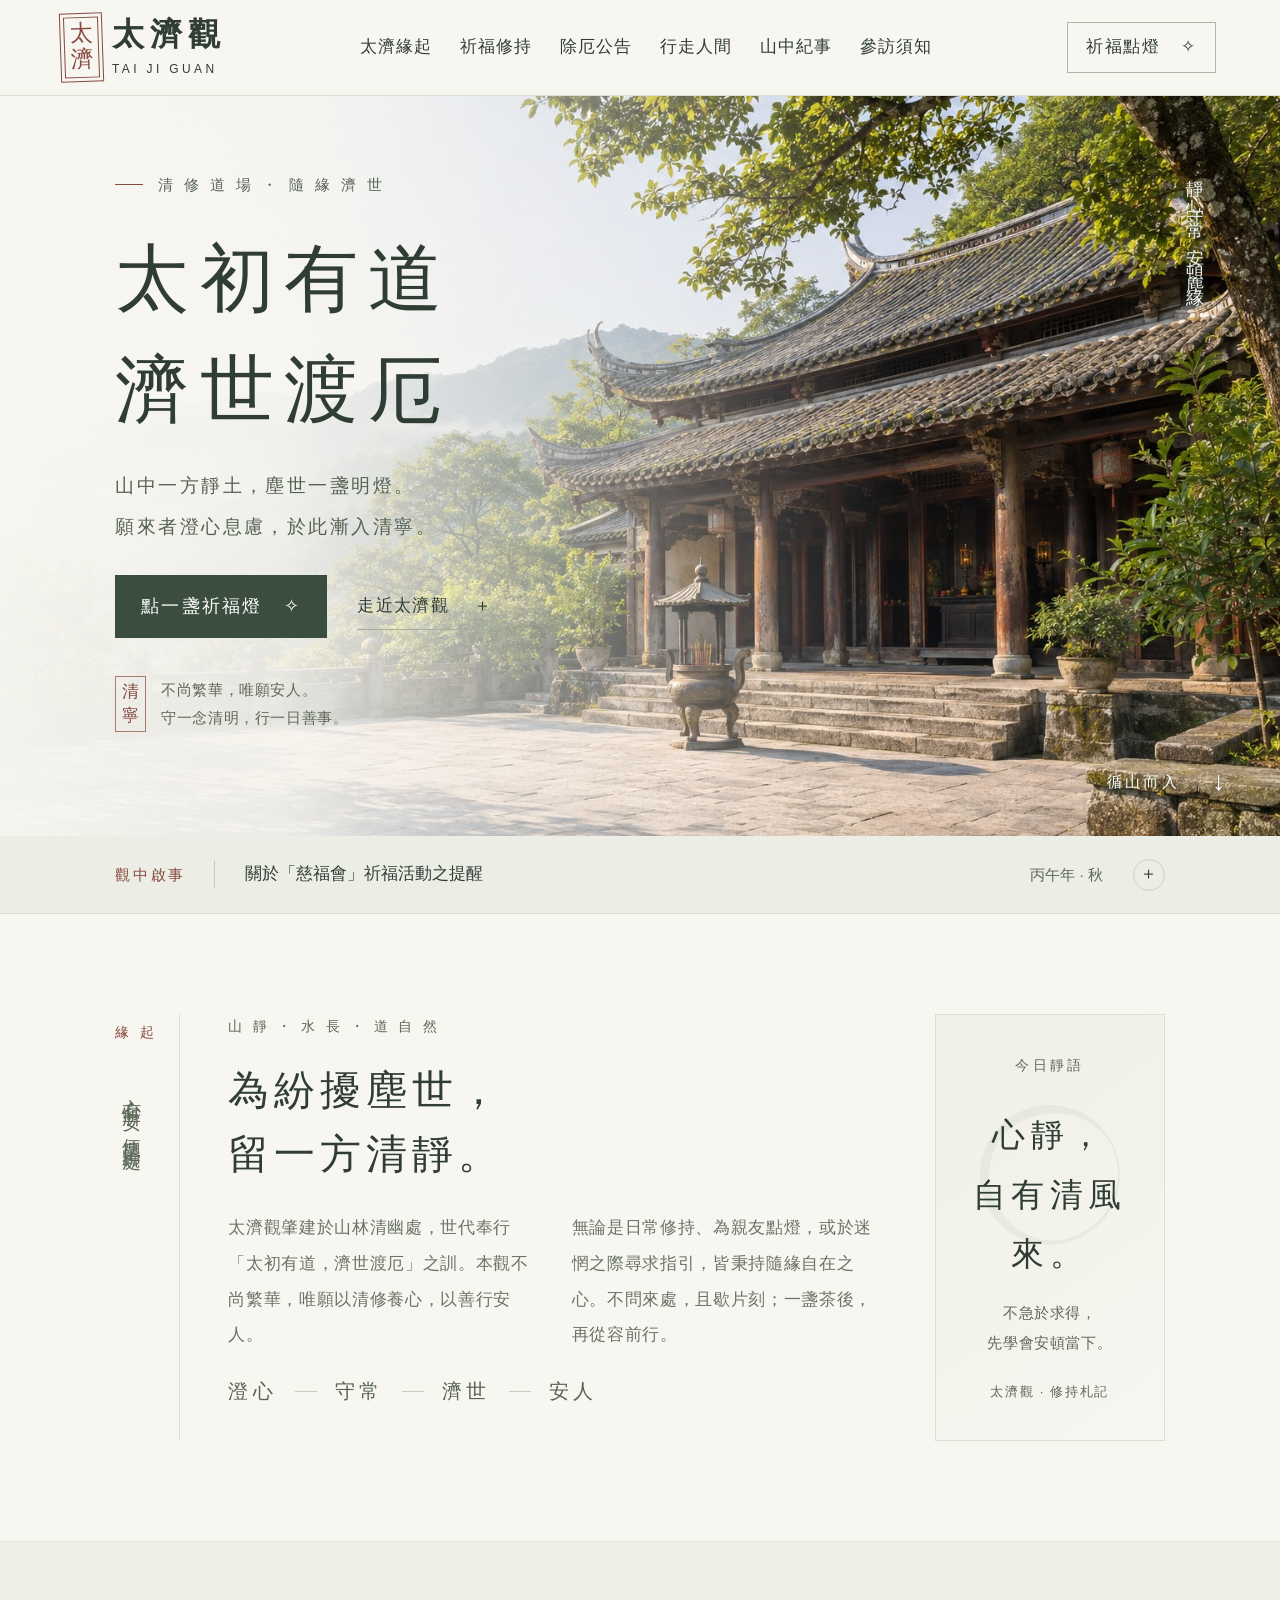
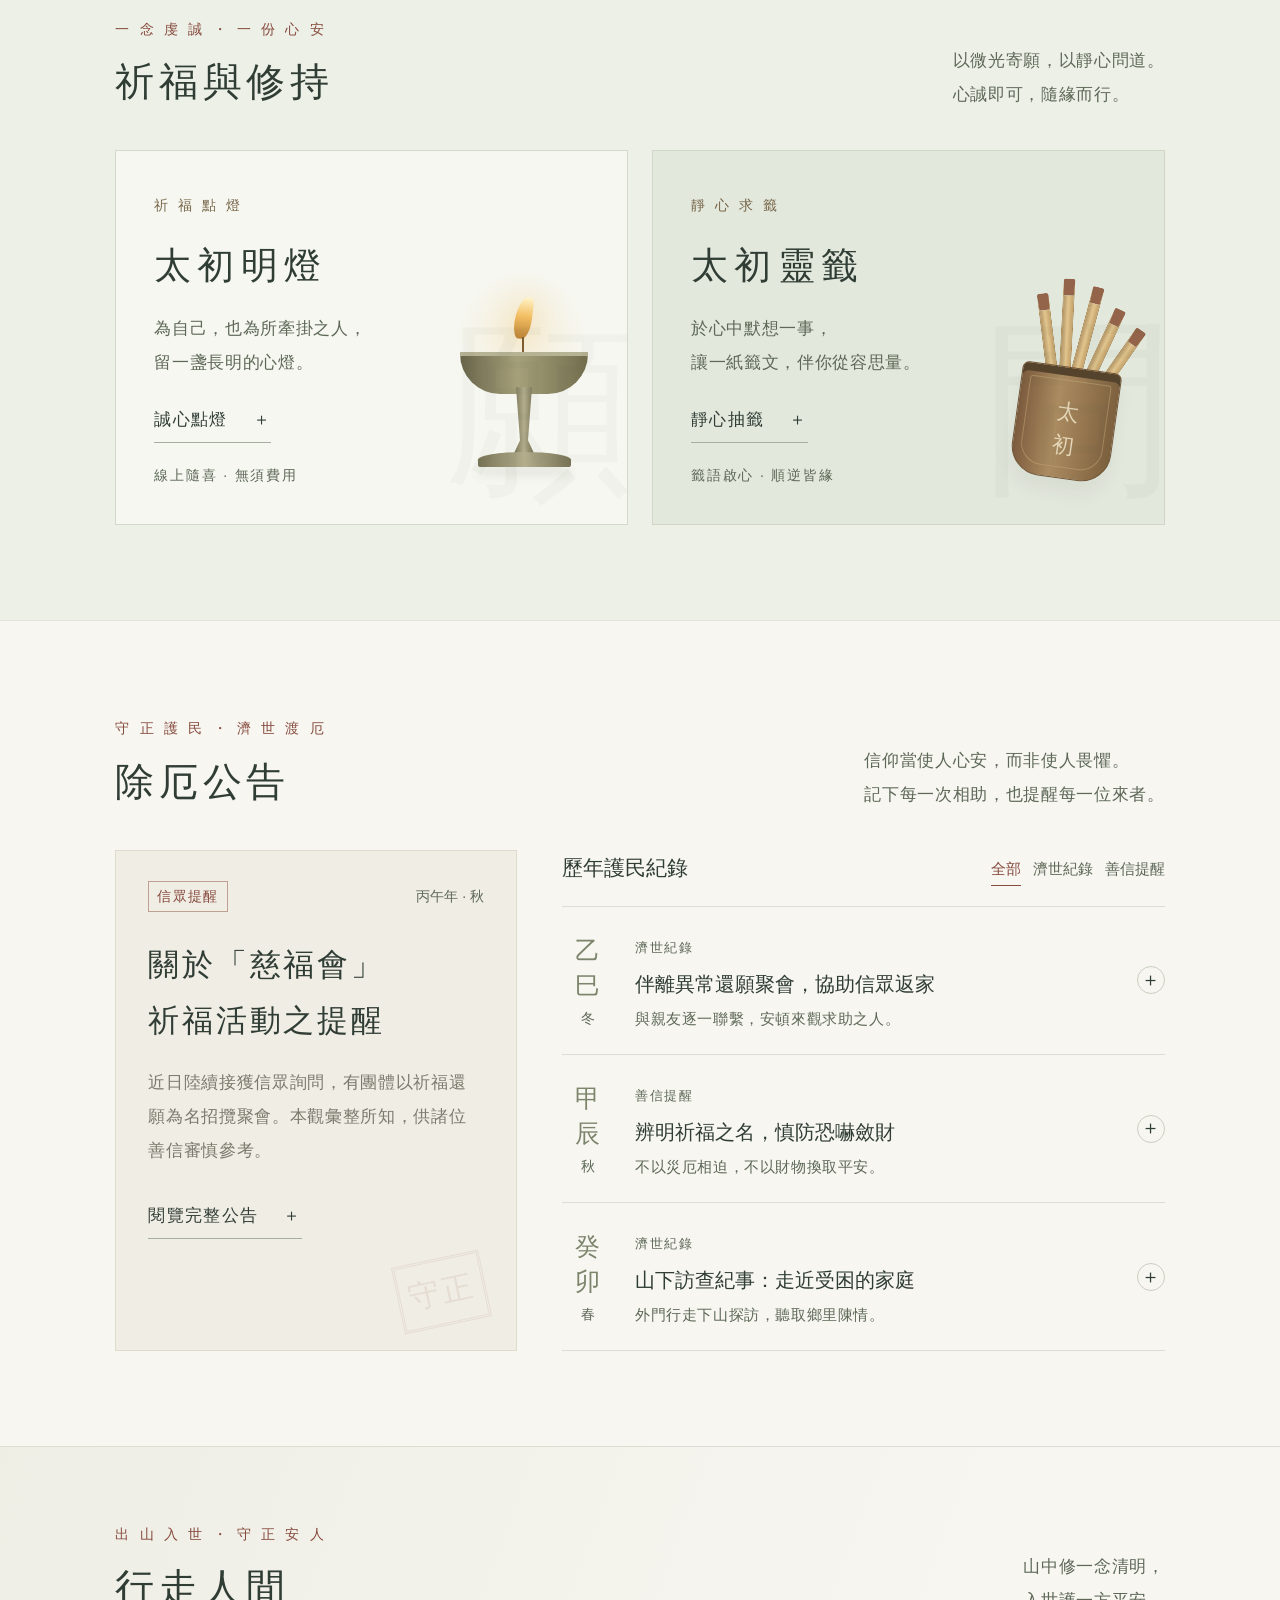
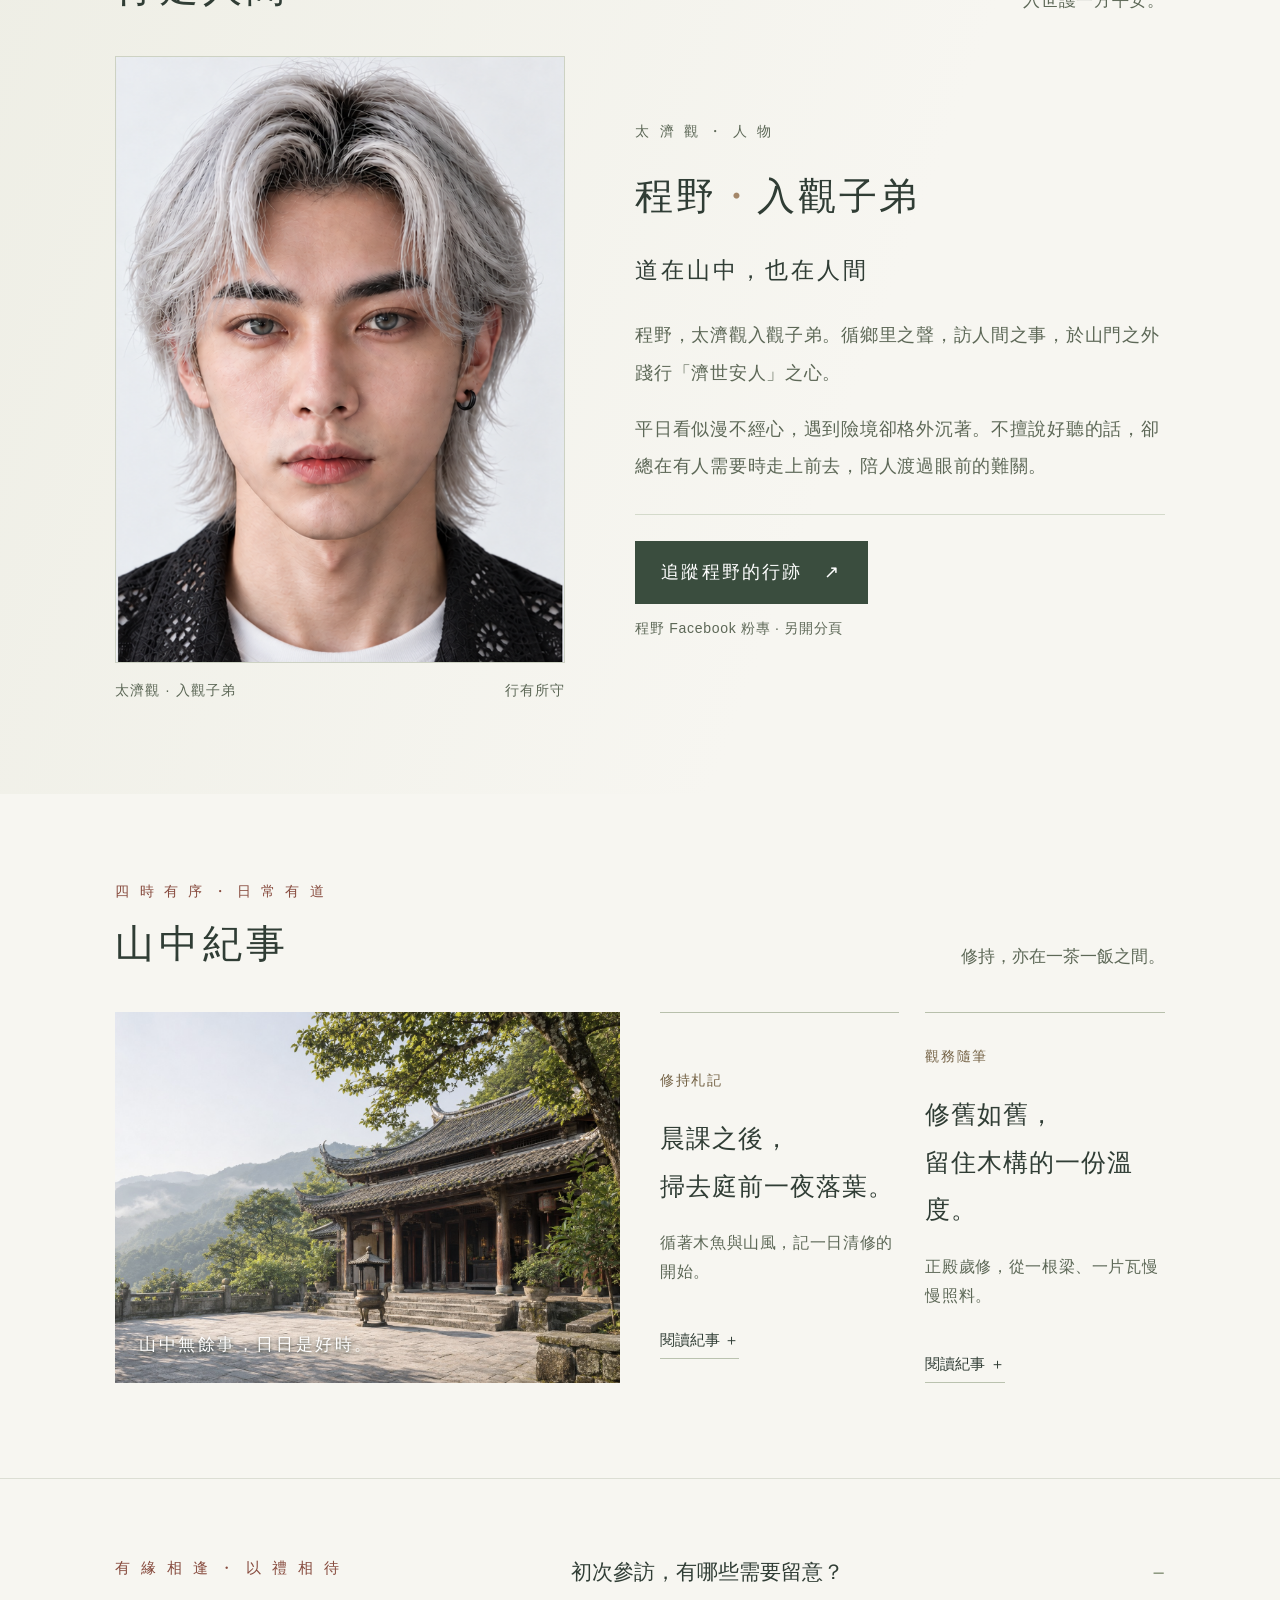
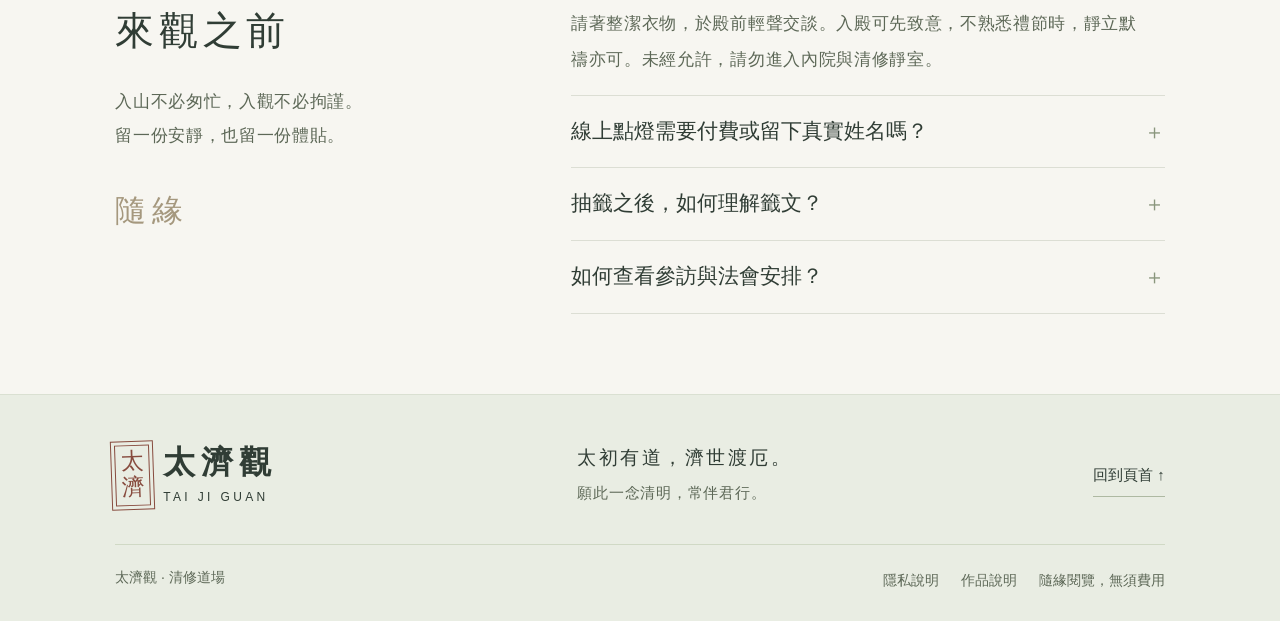
==== commit 2c344bc1: "Update Cheng Ye title to 入觀子弟" ====
--- a/index.html
+++ b/index.html
@@ -60,13 +60,13 @@
     <div class="traveler-layout">
       <figure class="traveler-portrait">
         <div class="portrait-window"><img src="cheng-ye.png" alt="程野的正面肖像：銀灰色短髮、黑色耳環，身穿黑色鏤空襯衫與白色內搭" width="1672" height="941" loading="lazy"></div>
-        <figcaption><span>太濟觀 · 外門行走</span><span aria-hidden="true">行有所守</span></figcaption>
+        <figcaption><span>太濟觀 · 入觀子弟</span><span aria-hidden="true">行有所守</span></figcaption>
       </figure>
       <div class="traveler-copy">
         <p class="eyebrow subtle">太 濟 觀 ・ 人 物</p>
-        <h3>外門行走<span class="traveler-name-divider">・</span><span>程野</span></h3>
+        <h3>程野<span class="traveler-name-divider">・</span><span>入觀子弟</span></h3>
         <p class="traveler-lead">道在山中，也在人間</p>
-        <p>程野，太濟觀外門行走。循鄉里之聲，訪人間之事，於山門之外踐行「濟世安人」之心。</p>
+        <p>程野，太濟觀入觀子弟。循鄉里之聲，訪人間之事，於山門之外踐行「濟世安人」之心。</p>
         <p>平日看似漫不經心，遇到險境卻格外沉著。不擅說好聽的話，卻總在有人需要時走上前去，陪人渡過眼前的難關。</p>
         <div class="traveler-follow"><a class="button primary" href="https://www.facebook.com/profile.php?id=61594107989457" target="_blank" rel="noopener noreferrer" aria-label="追蹤程野的行跡（Facebook，另開分頁）">追蹤程野的行跡 <span aria-hidden="true">↗</span></a><span class="traveler-link-note">程野 Facebook 粉專 · 另開分頁</span></div>
       </div>
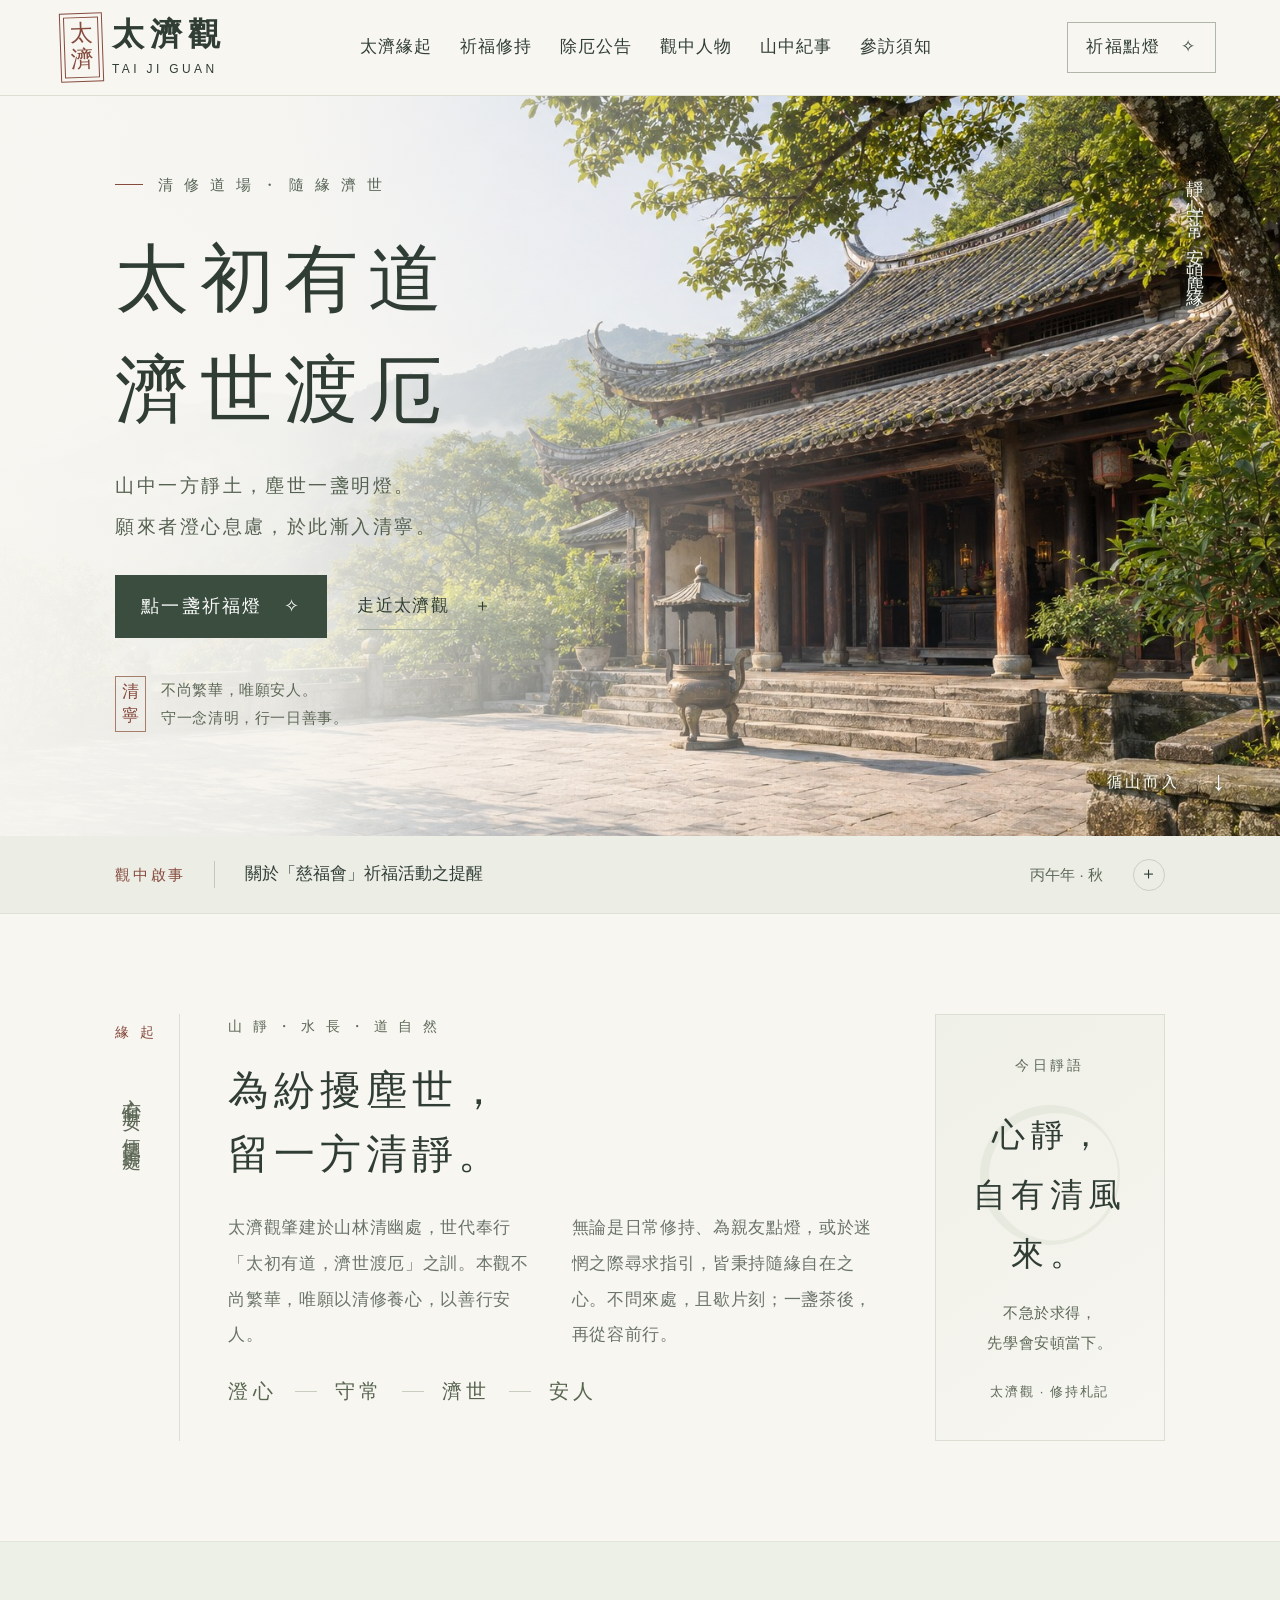
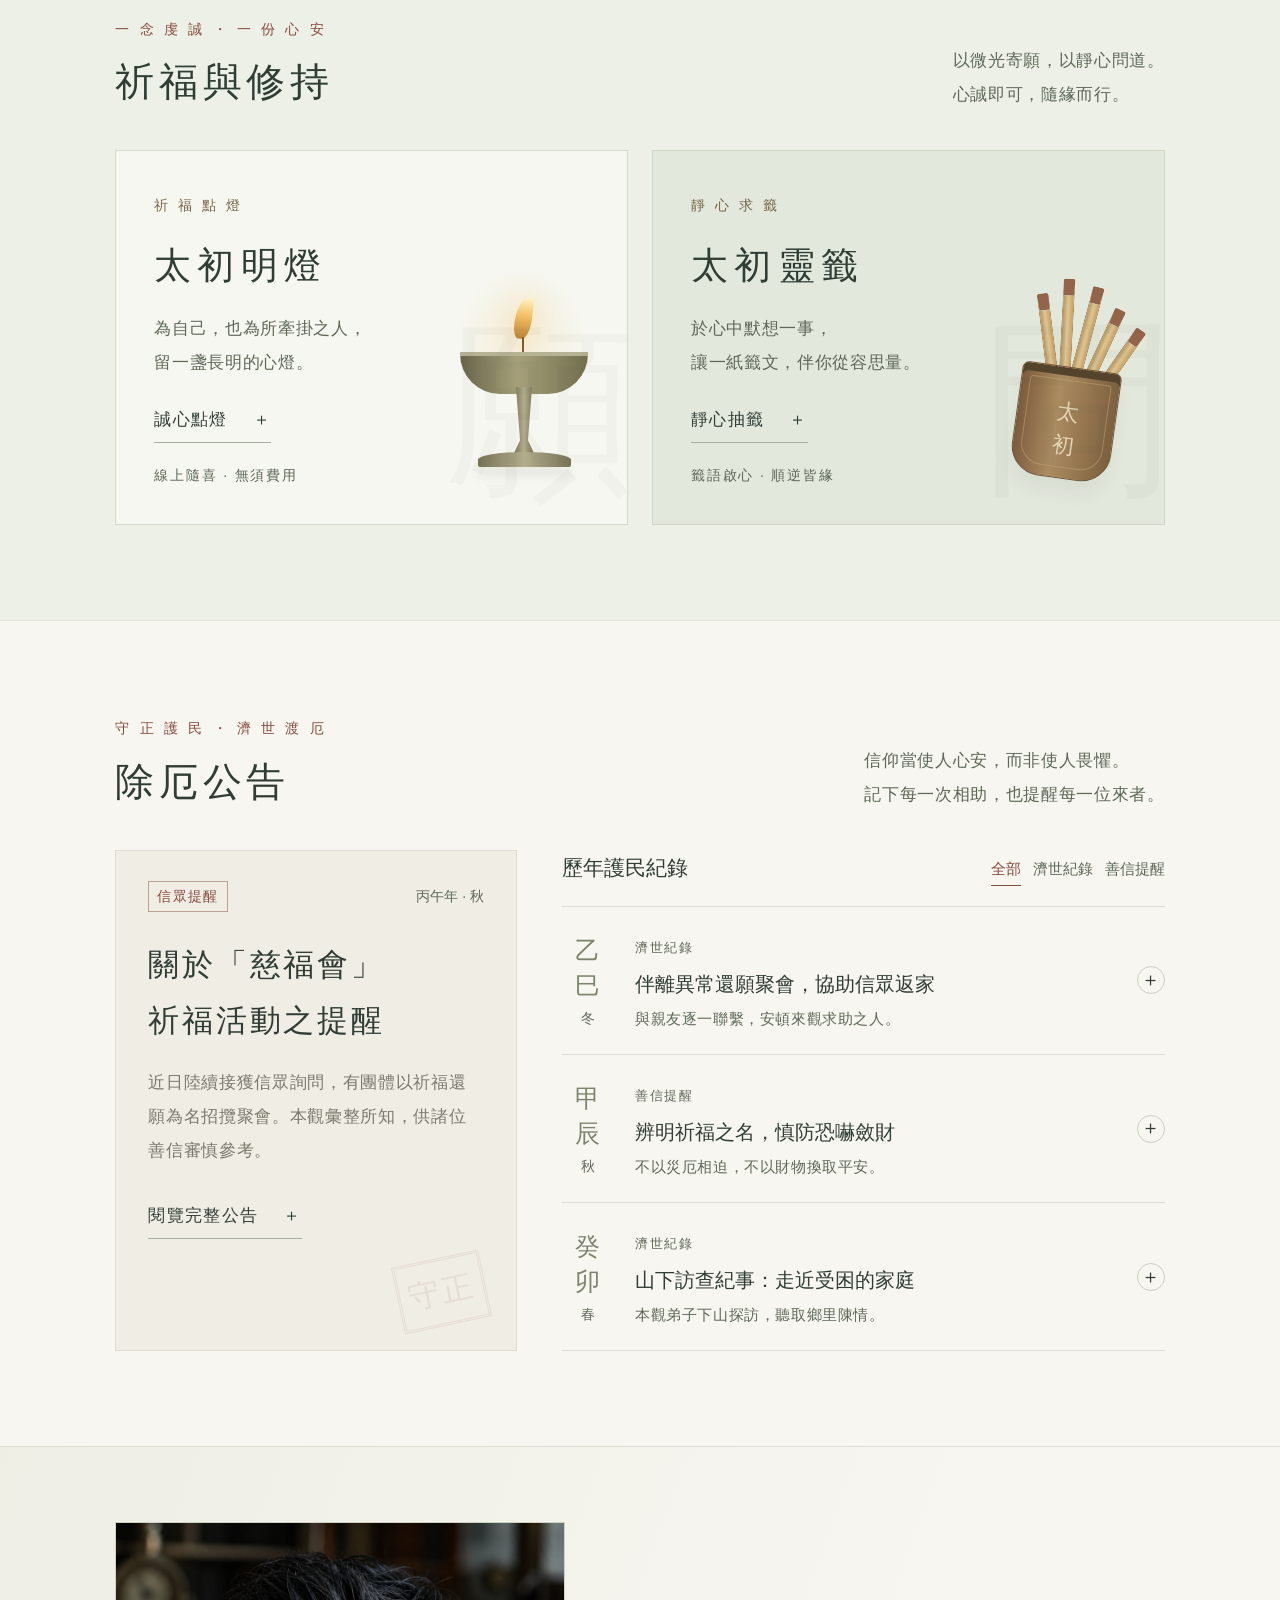
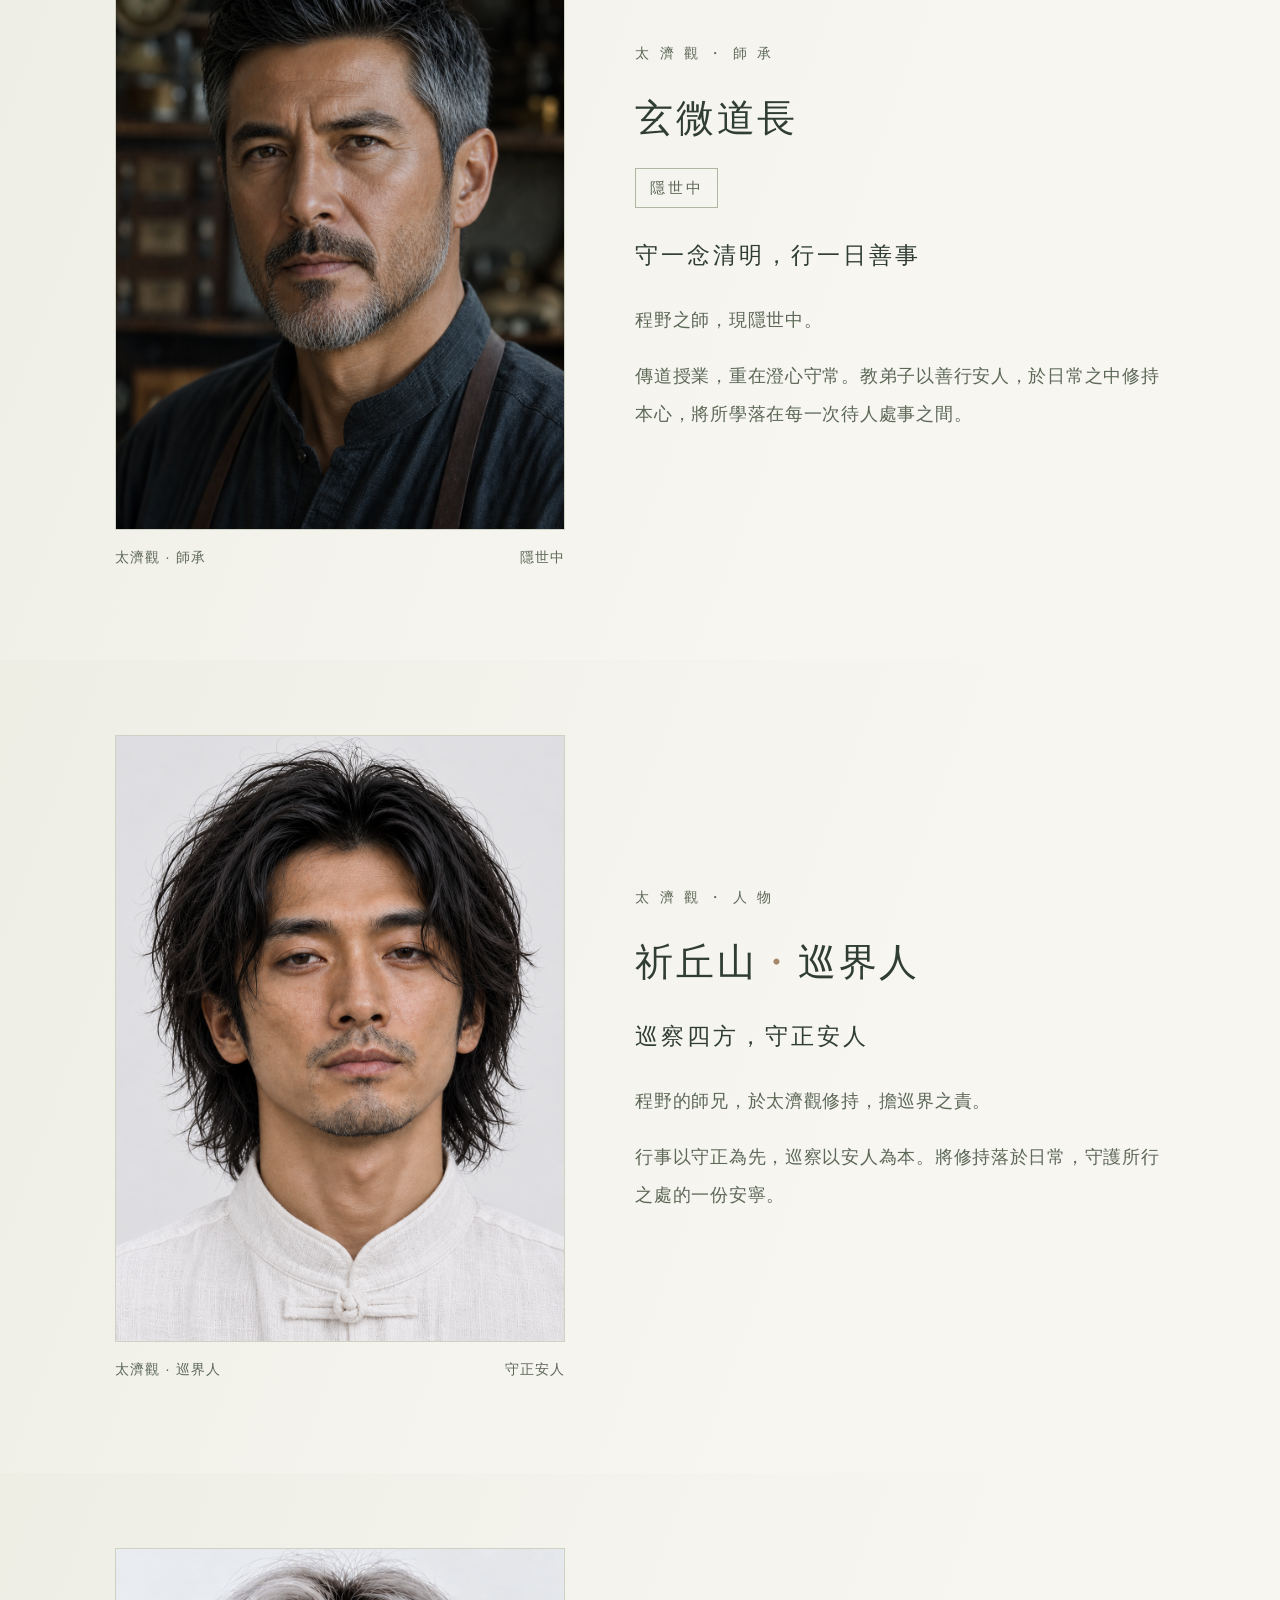
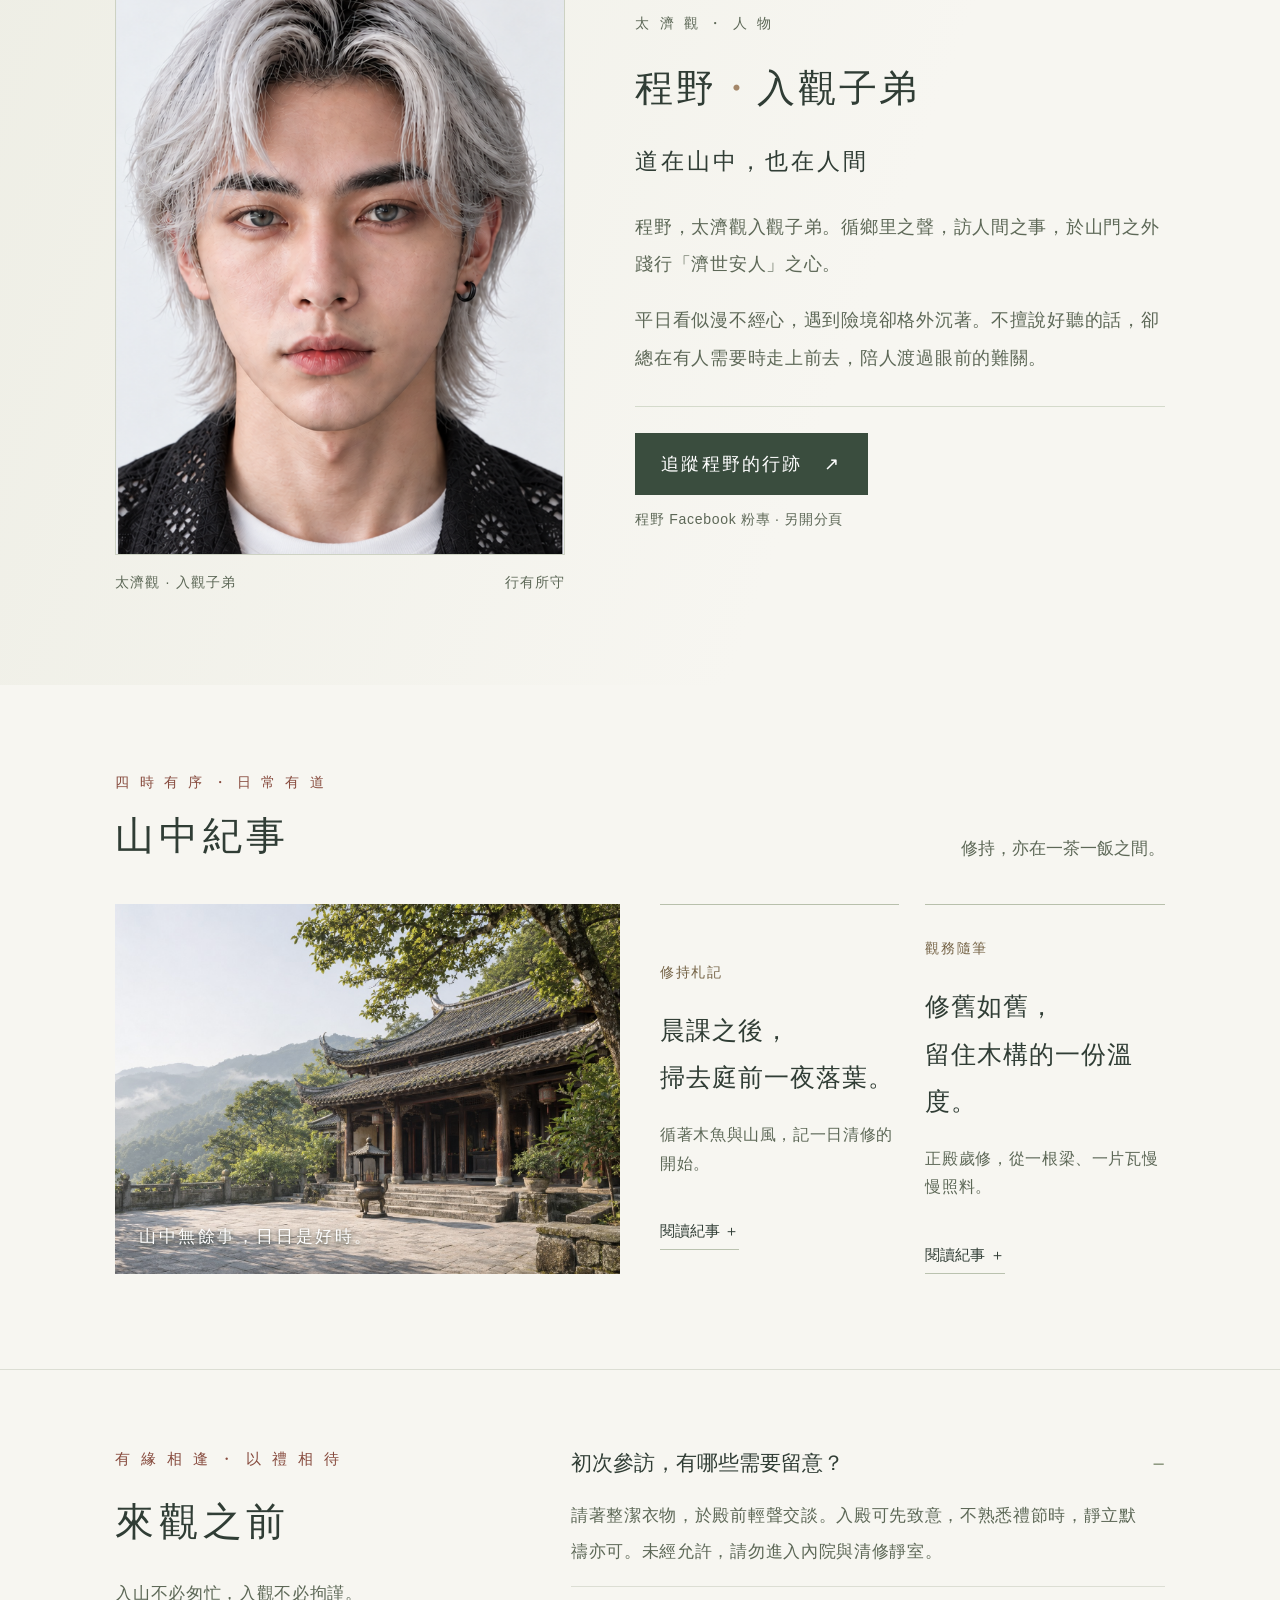
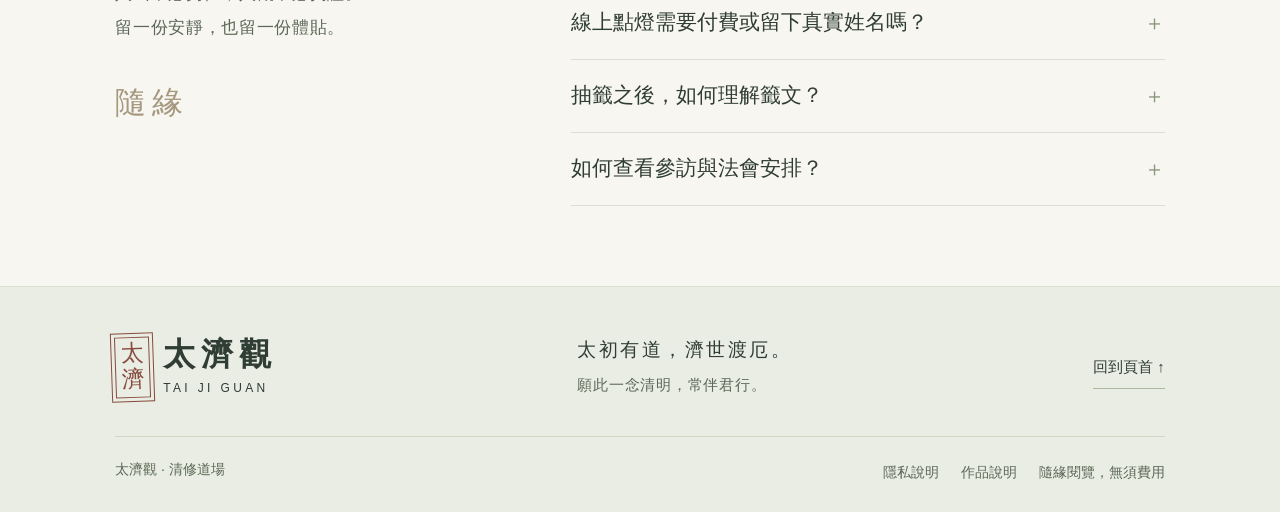
==== commit 6de60405: "Add master and senior profiles; update character titles" ====
--- a/index.html
+++ b/index.html
@@ -14,7 +14,7 @@
 <header class="site-header">
   <a class="brand" href="#" aria-label="太濟觀首頁"><span class="brand-seal" aria-hidden="true">太<br>濟</span><span><strong>太濟觀</strong><small>TAI JI GUAN</small></span></a>
   <button class="menu-button" aria-expanded="false" aria-controls="navigation">選單 <span aria-hidden="true">☰</span></button>
-  <nav id="navigation" aria-label="主要選單"><a href="#about">太濟緣起</a><a href="#practice">祈福修持</a><a href="#notices">除厄公告</a><a href="#traveler">行走人間</a><a href="#journal">山中紀事</a><a href="#visit">參訪須知</a></nav>
+  <nav id="navigation" aria-label="主要選單"><a href="#about">太濟緣起</a><a href="#practice">祈福修持</a><a href="#notices">除厄公告</a><a href="#mentor">觀中人物</a><a href="#journal">山中紀事</a><a href="#visit">參訪須知</a></nav>
   <button class="header-ritual" data-open="lamp">祈福點燈 <span aria-hidden="true">✧</span></button>
 </header>
 <main id="main">
@@ -51,12 +51,45 @@
     <div class="archive"><div class="archive-top"><h3>歷年護民紀錄</h3><div class="filters" role="group" aria-label="公告分類"><button aria-pressed="true" data-filter="all">全部</button><button aria-pressed="false" data-filter="aid">濟世紀錄</button><button aria-pressed="false" data-filter="notice">善信提醒</button></div></div>
       <article class="archive-row" data-kind="aid"><span class="year">乙巳<span>冬</span></span><div><span class="row-type">濟世紀錄</span><h4><button data-article="return">伴離異常還願聚會，協助信眾返家</button></h4><p>與親友逐一聯繫，安頓來觀求助之人。</p></div><button class="round-link" data-article="return" aria-label="閱讀協助信眾返家紀錄">＋</button></article>
       <article class="archive-row" data-kind="notice"><span class="year">甲辰<span>秋</span></span><div><span class="row-type">善信提醒</span><h4><button data-article="discern">辨明祈福之名，慎防恐嚇斂財</button></h4><p>不以災厄相迫，不以財物換取平安。</p></div><button class="round-link" data-article="discern" aria-label="閱讀慎防恐嚇斂財提醒">＋</button></article>
-      <article class="archive-row" data-kind="aid"><span class="year">癸卯<span>春</span></span><div><span class="row-type">濟世紀錄</span><h4><button data-article="visits">山下訪查紀事：走近受困的家庭</button></h4><p>外門行走下山探訪，聽取鄉里陳情。</p></div><button class="round-link" data-article="visits" aria-label="閱讀山下訪查紀事">＋</button></article>
+      <article class="archive-row" data-kind="aid"><span class="year">癸卯<span>春</span></span><div><span class="row-type">濟世紀錄</span><h4><button data-article="visits">山下訪查紀事：走近受困的家庭</button></h4><p>本觀弟子下山探訪，聽取鄉里陳情。</p></div><button class="round-link" data-article="visits" aria-label="閱讀山下訪查紀事">＋</button></article>
     </div></div>
   </section>
 
+  <section id="mentor" class="traveler mentor section-block" aria-labelledby="mentor-heading">
+    <div class="traveler-layout">
+      <figure class="traveler-portrait">
+        <div class="mentor-portrait"><img src="xuanwei.png" alt="玄微道長的肖像，身著深色衣衫，神情沉靜" width="1036" height="1519" loading="lazy"></div>
+        <figcaption><span>太濟觀 · 師承</span><span>隱世中</span></figcaption>
+      </figure>
+      <div class="traveler-copy">
+        <p class="eyebrow subtle">太 濟 觀 ・ 師 承</p>
+        <h2 id="mentor-heading">玄微道長</h2>
+        <p class="mentor-status">隱世中</p>
+        <p class="traveler-lead">守一念清明，行一日善事</p>
+        <p>程野之師，現隱世中。</p>
+        <p>傳道授業，重在澄心守常。教弟子以善行安人，於日常之中修持本心，將所學落在每一次待人處事之間。</p>
+      </div>
+    </div>
+  </section>
+
+  <section id="senior" class="traveler mentor section-block" aria-labelledby="senior-heading">
+    <div class="traveler-layout">
+      <figure class="traveler-portrait">
+        <div class="mentor-portrait"><img src="qi-qiushan.png" alt="祈丘山的肖像，黑色長髮，身穿白色立領衣衫" loading="lazy"></div>
+        <figcaption><span>太濟觀 · 巡界人</span><span aria-hidden="true">守正安人</span></figcaption>
+      </figure>
+      <div class="traveler-copy">
+        <p class="eyebrow subtle">太 濟 觀 ・ 人 物</p>
+        <h2 id="senior-heading">祈丘山<span class="traveler-name-divider">・</span><span>巡界人</span></h2>
+        <p class="traveler-lead">巡察四方，守正安人</p>
+        <p>程野的師兄，於太濟觀修持，擔巡界之責。</p>
+        <p>行事以守正為先，巡察以安人為本。將修持落於日常，守護所行之處的一份安寧。</p>
+      </div>
+    </div>
+  </section>
+
   <section id="traveler" class="traveler section-block" aria-labelledby="traveler-heading">
-    <div class="section-heading"><div><p class="eyebrow">出 山 入 世 ・ 守 正 安 人</p><h2 id="traveler-heading">行走人間</h2></div><p>山中修一念清明，<br>入世護一方平安。</p></div>
+
     <div class="traveler-layout">
       <figure class="traveler-portrait">
         <div class="portrait-window"><img src="cheng-ye.png" alt="程野的正面肖像：銀灰色短髮、黑色耳環，身穿黑色鏤空襯衫與白色內搭" width="1672" height="941" loading="lazy"></div>
@@ -64,7 +97,7 @@
       </figure>
       <div class="traveler-copy">
         <p class="eyebrow subtle">太 濟 觀 ・ 人 物</p>
-        <h3>程野<span class="traveler-name-divider">・</span><span>入觀子弟</span></h3>
+        <h2 id="traveler-heading">程野<span class="traveler-name-divider">・</span><span>入觀子弟</span></h2>
         <p class="traveler-lead">道在山中，也在人間</p>
         <p>程野，太濟觀入觀子弟。循鄉里之聲，訪人間之事，於山門之外踐行「濟世安人」之心。</p>
         <p>平日看似漫不經心，遇到險境卻格外沉著。不擅說好聽的話，卻總在有人需要時走上前去，陪人渡過眼前的難關。</p>
@@ -86,3 +119,5 @@
 <noscript><style>.noscript{position:static}.menu-button{display:none}</style><div class="noscript">點燈與抽籤需要啟用 JavaScript。<a href="archive.html">前往公告與紀事全文</a> · <a href="#about">太濟緣起</a> · <a href="#visit">參訪須知</a></div></noscript>
 </body></html>
 
+
+
--- a/styles.css
+++ b/styles.css
@@ -10,10 +10,10 @@
 .traveler-layout{display:grid;grid-template-columns:minmax(0,.85fr) minmax(0,1fr);gap:70px;align-items:center}
 .traveler-portrait{margin:0;min-width:0}.portrait-window{position:relative;aspect-ratio:652/880;overflow:hidden;background:#e2e5da;border:1px solid #cdd2c3}.portrait-window img{position:absolute;top:-.5%;left:-85.89%;width:256.45%;height:auto;max-width:none}
 .traveler-portrait figcaption{display:flex;justify-content:space-between;gap:12px;padding-top:15px;font-size:14px;color:#5d6857;letter-spacing:.08em}
-.traveler-copy{min-width:0}.traveler-copy h3{font-size:38px;line-height:1.7;letter-spacing:.07em;margin:12px 0 18px}.traveler-name-divider{color:#a48769}.traveler-copy>p:not(.eyebrow){font-size:18px;line-height:2.1;color:#5d6857}.traveler-copy .traveler-lead{font-family:var(--serif);font-size:23px!important;color:var(--ink)!important;letter-spacing:.13em;margin-bottom:22px}.traveler-follow{border-top:1px solid #d4dacb;margin-top:28px;padding-top:26px}.traveler-follow .button{font-size:18px;max-width:100%}.traveler-link-note{display:block;font-size:14px;color:#5d6857;letter-spacing:.05em;margin-top:12px}
+.traveler-copy{min-width:0}.traveler-copy h2{font-size:38px;line-height:1.7;letter-spacing:.07em;margin:12px 0 18px}.traveler-name-divider{color:#a48769}.traveler-copy>p:not(.eyebrow){font-size:18px;line-height:2.1;color:#5d6857}.traveler-copy .traveler-lead{font-family:var(--serif);font-size:23px!important;color:var(--ink)!important;letter-spacing:.13em;margin-bottom:22px}.traveler-follow{border-top:1px solid #d4dacb;margin-top:28px;padding-top:26px}.traveler-follow .button{font-size:18px;max-width:100%}.traveler-link-note{display:block;font-size:14px;color:#5d6857;letter-spacing:.05em;margin-top:12px}
 @media(max-width:1250px){.header-ritual{display:none}}
-@media(max-width:1050px){.menu-button{display:flex;gap:13px;align-items:center;background:none;font-size:16px;padding:10px 0 10px 15px}.menu-button span{font-size:23px}.site-header nav{position:absolute;left:0;right:0;top:100%;background:var(--paper);display:none;border-bottom:1px solid var(--line);padding:12px 24px 22px;box-shadow:0 20px 20px #2535220d;max-height:calc(100dvh - 82px);overflow-y:auto}.site-header nav.open{display:flex;flex-direction:column;gap:0}.site-header nav a{font-size:19px;padding:12px 0;border-bottom:1px solid #e8eadf}.traveler-layout{gap:35px}.traveler-copy h3{font-size:32px}}
-@media(max-width:700px){.traveler-layout{grid-template-columns:1fr;gap:32px}.traveler-portrait{max-width:440px;width:100%;margin:auto}.traveler{margin-bottom:0;padding-top:58px;padding-bottom:58px}.traveler-copy h3{font-size:29px;letter-spacing:.04em}.traveler-copy>p:not(.eyebrow){font-size:17px}.traveler-copy .traveler-lead{font-size:21px!important}.traveler-portrait figcaption{font-size:13px}.traveler-follow .button{font-size:17px}.traveler+.journal{padding-top:58px}}
+@media(max-width:1050px){.menu-button{display:flex;gap:13px;align-items:center;background:none;font-size:16px;padding:10px 0 10px 15px}.menu-button span{font-size:23px}.site-header nav{position:absolute;left:0;right:0;top:100%;background:var(--paper);display:none;border-bottom:1px solid var(--line);padding:12px 24px 22px;box-shadow:0 20px 20px #2535220d;max-height:calc(100dvh - 82px);overflow-y:auto}.site-header nav.open{display:flex;flex-direction:column;gap:0}.site-header nav a{font-size:19px;padding:12px 0;border-bottom:1px solid #e8eadf}.traveler-layout{gap:35px}.traveler-copy h2{font-size:32px}}
+@media(max-width:700px){.traveler-layout{grid-template-columns:1fr;gap:32px}.traveler-portrait{max-width:440px;width:100%;margin:auto}.traveler{margin-bottom:0;padding-top:58px;padding-bottom:58px}.traveler-copy h2{font-size:29px;letter-spacing:.04em}.traveler-copy>p:not(.eyebrow){font-size:17px}.traveler-copy .traveler-lead{font-size:21px!important}.traveler-portrait figcaption{font-size:13px}.traveler-follow .button{font-size:17px}.traveler+.journal{padding-top:58px}}
 /* Keep secondary text readable on the pale paper surfaces. */
 .hero-foot p,.hero-foot p span,.strip-date,.subtle,.vertical-text,.daily .eyebrow,.daily p,.daily-mark,.section-heading>p,.section-note,.ritual-card p,.ritual-card small,.article-date,.filters button,.row-type,.archive-row p,.year span,.journal-list p,.visit-intro,.faq p,.footer-top p span,.footer-bottom,.footer-bottom button,.dialog-head p,form>label span,.form-note,.result-caption,.blessing-copy,.article-footer{color:#5d6857}
 .card-kicker,.journal-list>button>span{color:#756346}
@@ -24,3 +24,5 @@
 
 
 
+
+.mentor{margin-bottom:0}.mentor-portrait{aspect-ratio:652/880;overflow:hidden;border:1px solid #cdd2c3;background:#303d35}.mentor-portrait img{width:100%;height:100%;object-fit:cover;object-position:center 35%}.traveler-copy .mentor-status{display:inline-block;font-size:15px!important;letter-spacing:.18em;border:1px solid #aeb7a4;padding:3px 14px;color:#5d6857;margin-bottom:24px}.mentor+.traveler{border-top:0}
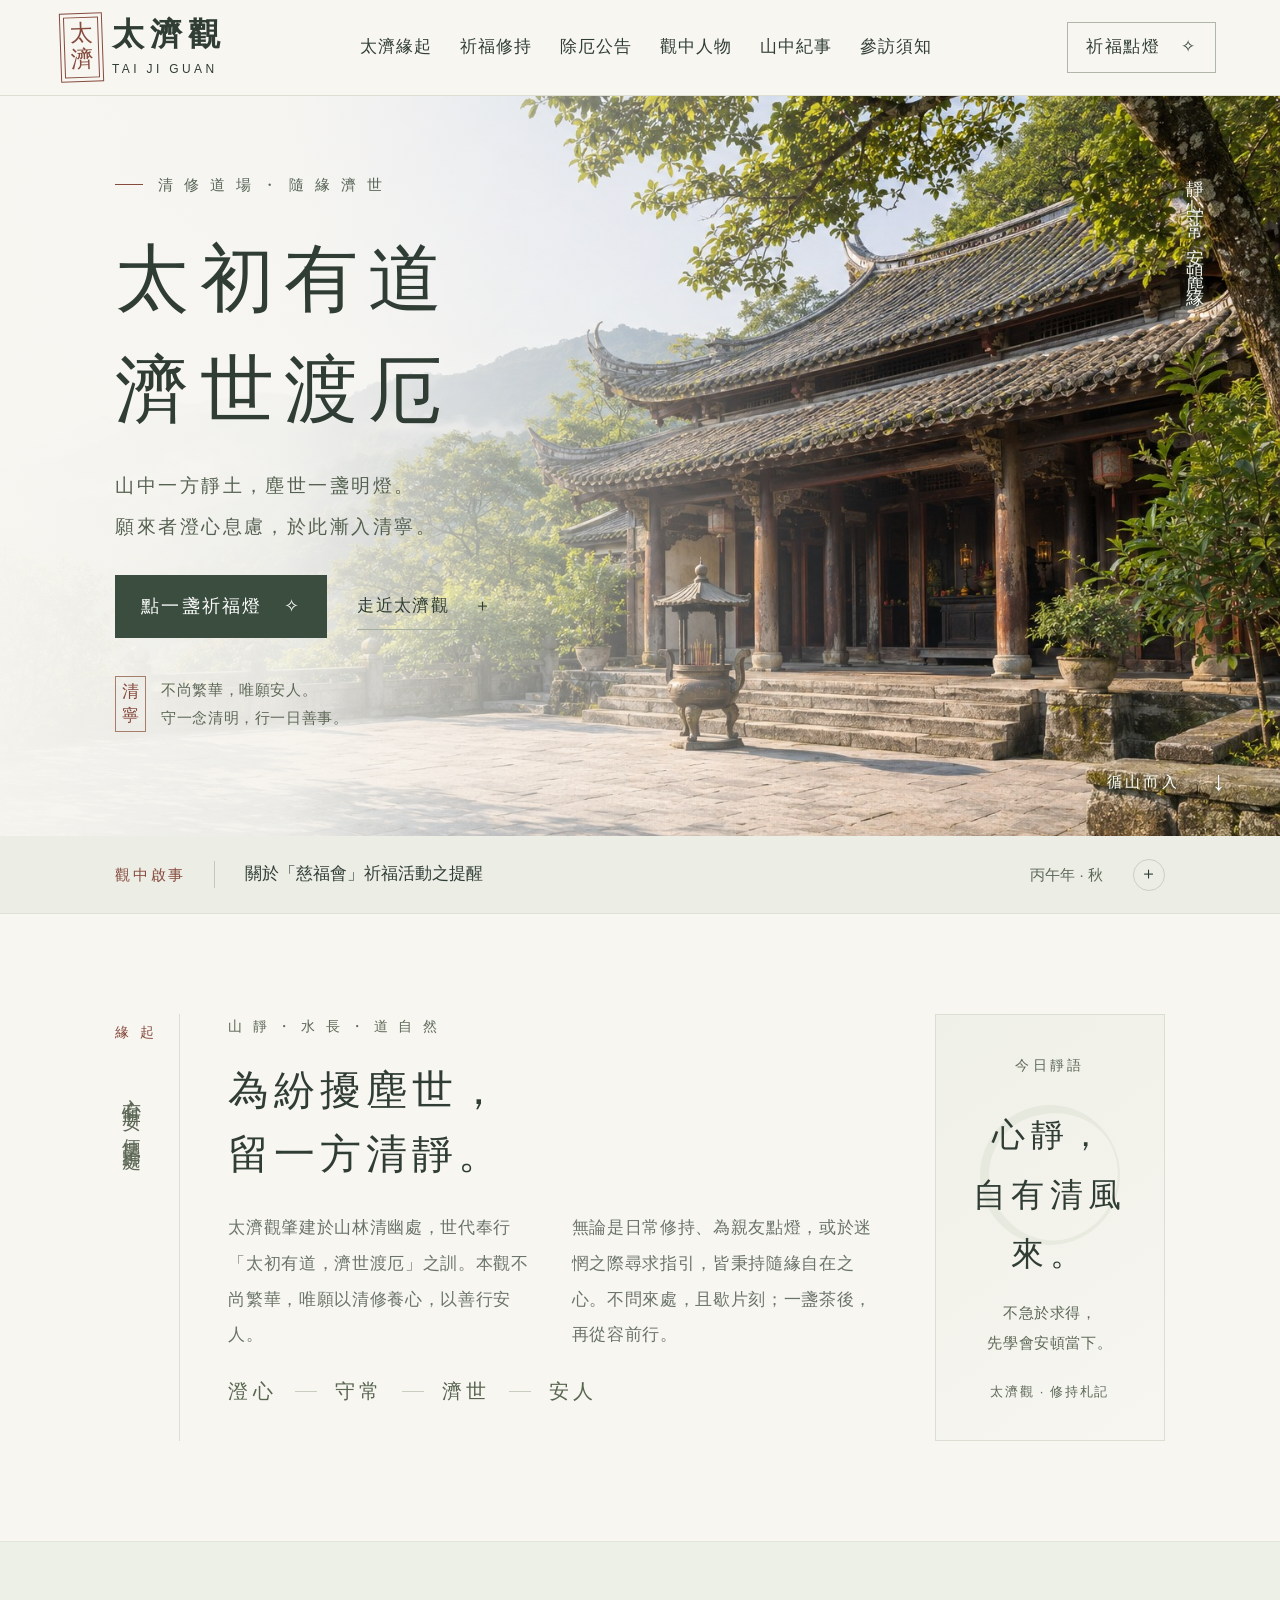
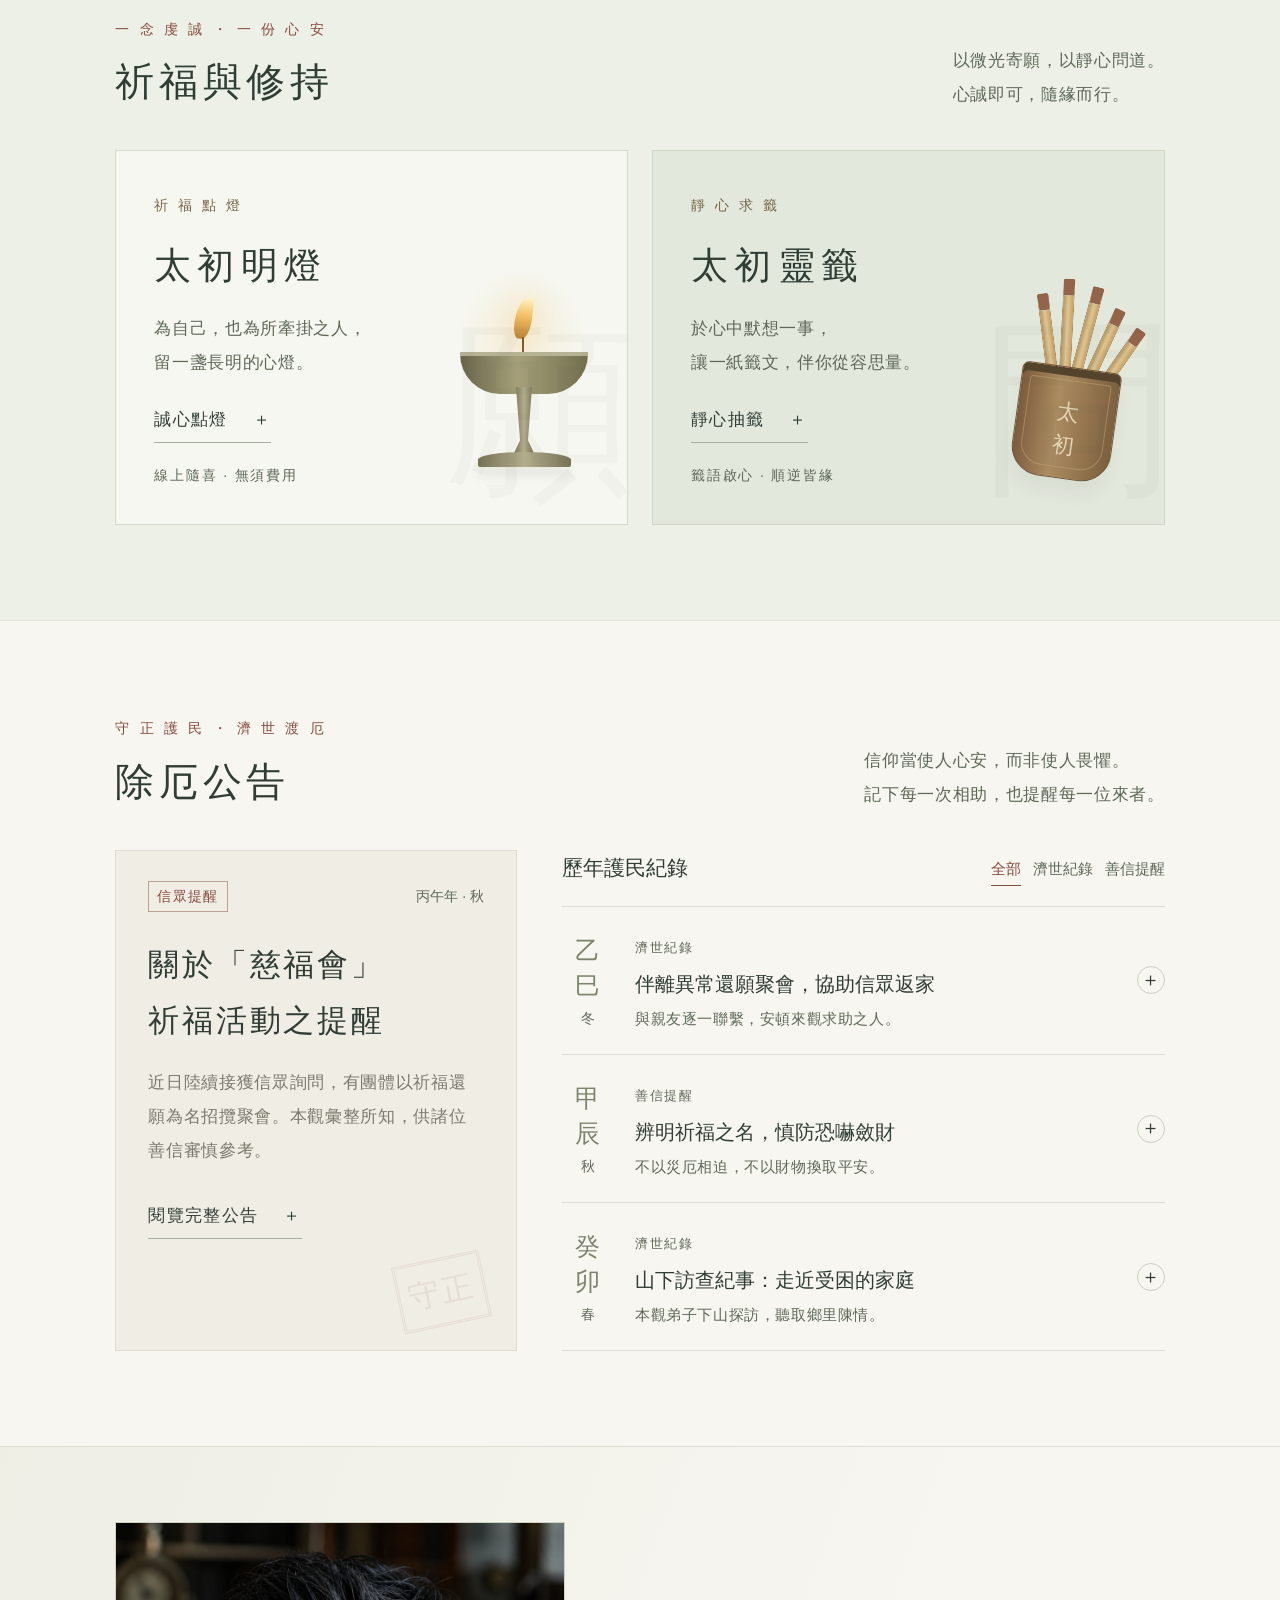
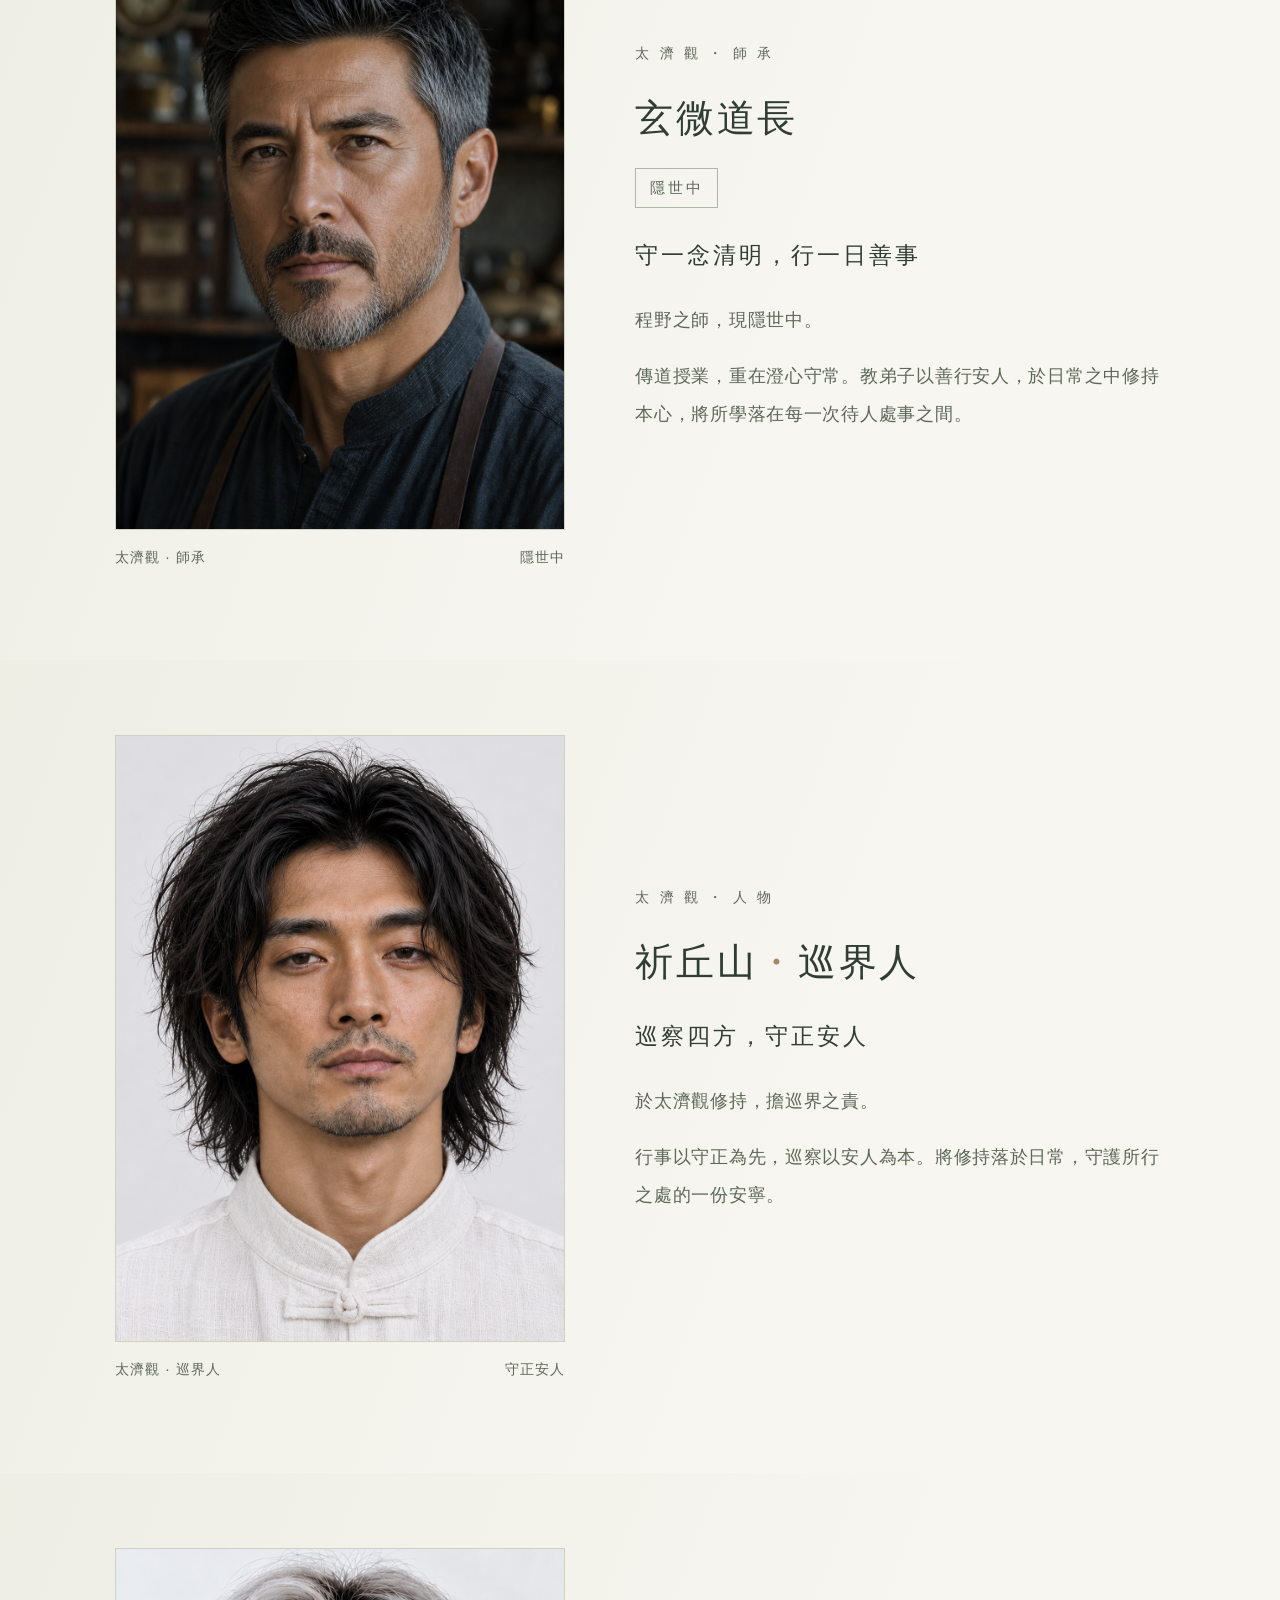
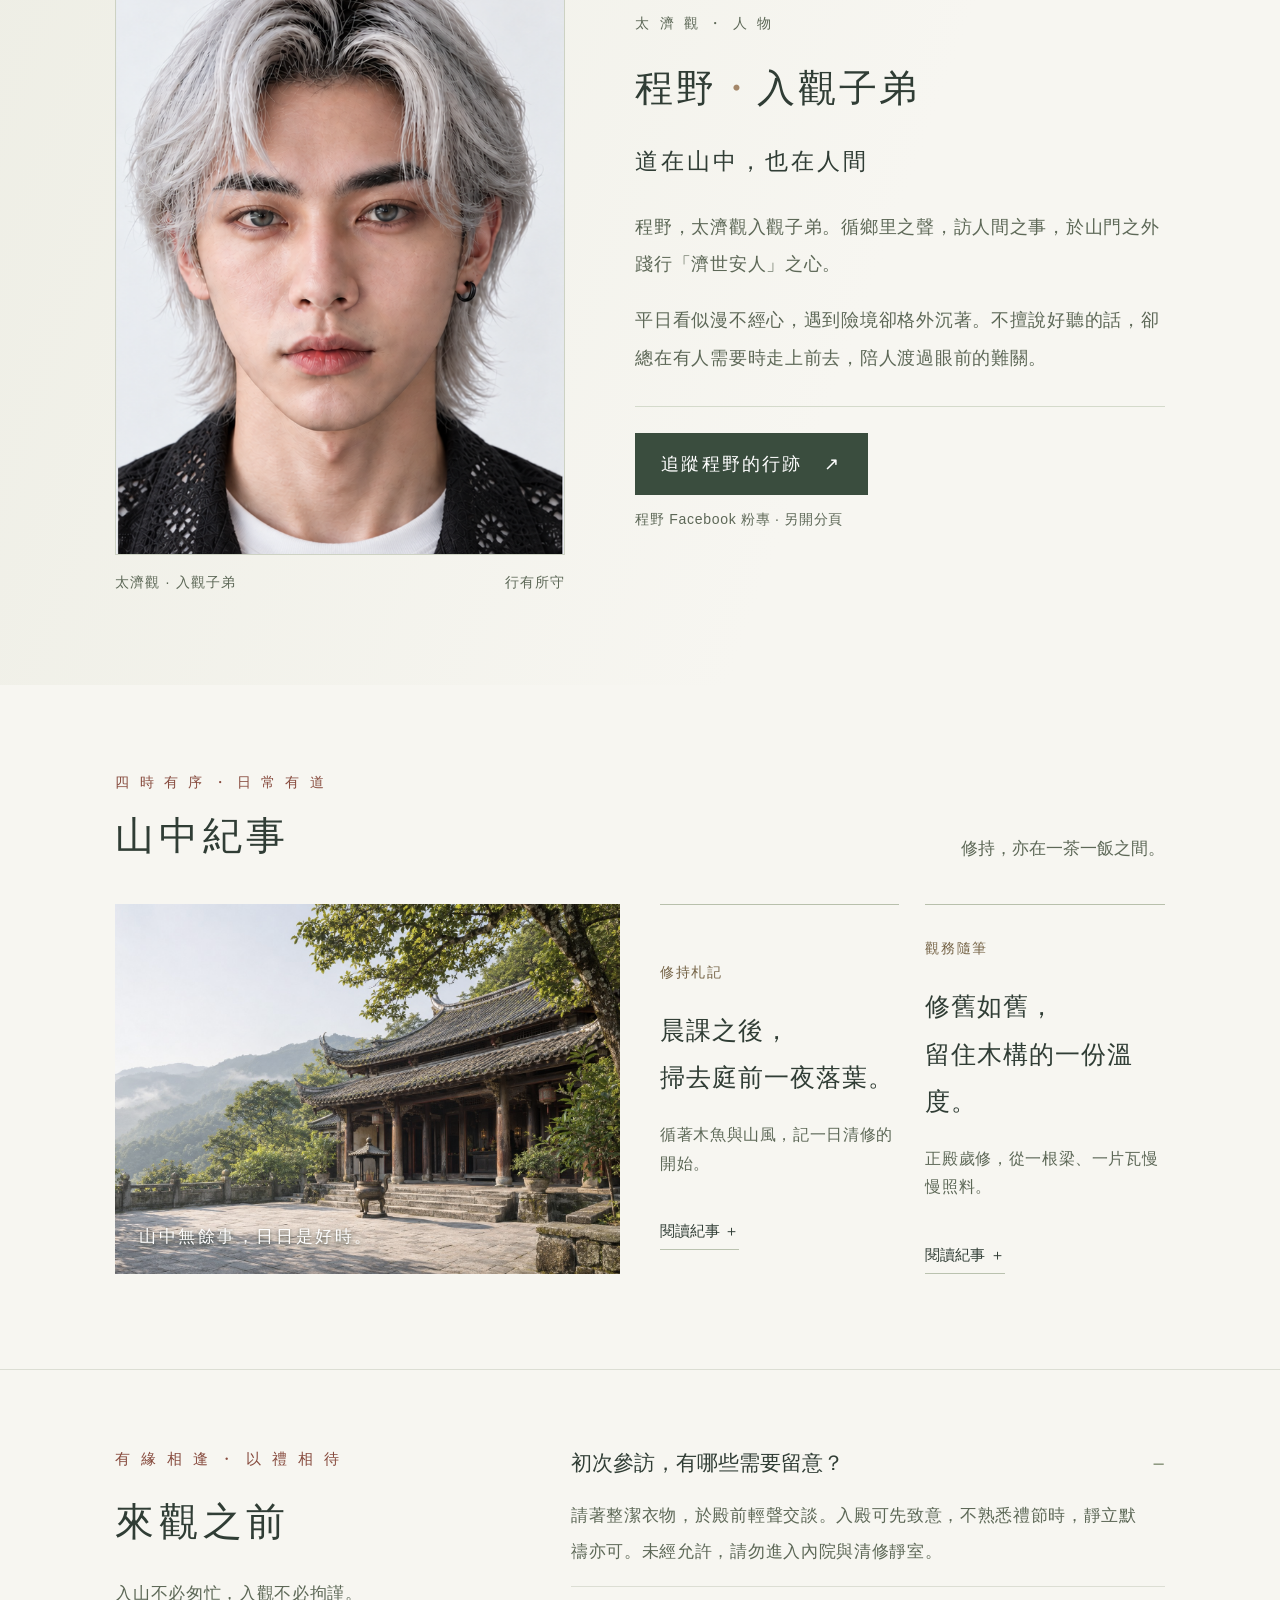
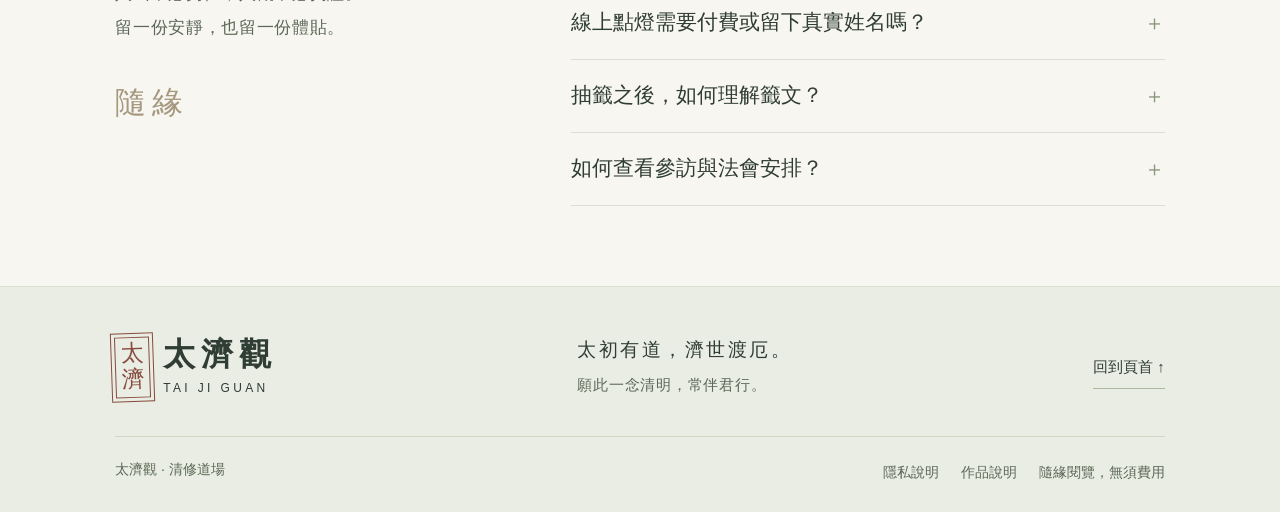
==== commit 87b20f27: "Version stylesheet to prevent stale portrait layout; refine senior copy" ====
--- a/index.html
+++ b/index.html
@@ -6,7 +6,7 @@
   <title>太濟觀｜太初有道，濟世渡厄</title>
   <meta name="description" content="太濟觀清修道場。澄心守常，濟世安人。循一縷山風，點一盞明燈，於紛擾中尋回清寧。">
   <meta property="og:title" content="太濟觀｜太初有道，濟世渡厄"><meta property="og:description" content="山中一方靜土，塵世一盞明燈。祈福點燈、太初靈籤與除厄公告。"><meta property="og:type" content="website">
-  <link rel="icon" type="image/svg+xml" href="seal.svg"><link rel="stylesheet" href="styles.css">
+  <link rel="icon" type="image/svg+xml" href="seal.svg"><link rel="stylesheet" href="styles.css?v=8b07630ef51e">
   <script type="module" src="app.js"></script>
 </head>
 <body>
@@ -82,7 +82,7 @@
         <p class="eyebrow subtle">太 濟 觀 ・ 人 物</p>
         <h2 id="senior-heading">祈丘山<span class="traveler-name-divider">・</span><span>巡界人</span></h2>
         <p class="traveler-lead">巡察四方，守正安人</p>
-        <p>程野的師兄，於太濟觀修持，擔巡界之責。</p>
+        <p>於太濟觀修持，擔巡界之責。</p>
         <p>行事以守正為先，巡察以安人為本。將修持落於日常，守護所行之處的一份安寧。</p>
       </div>
     </div>
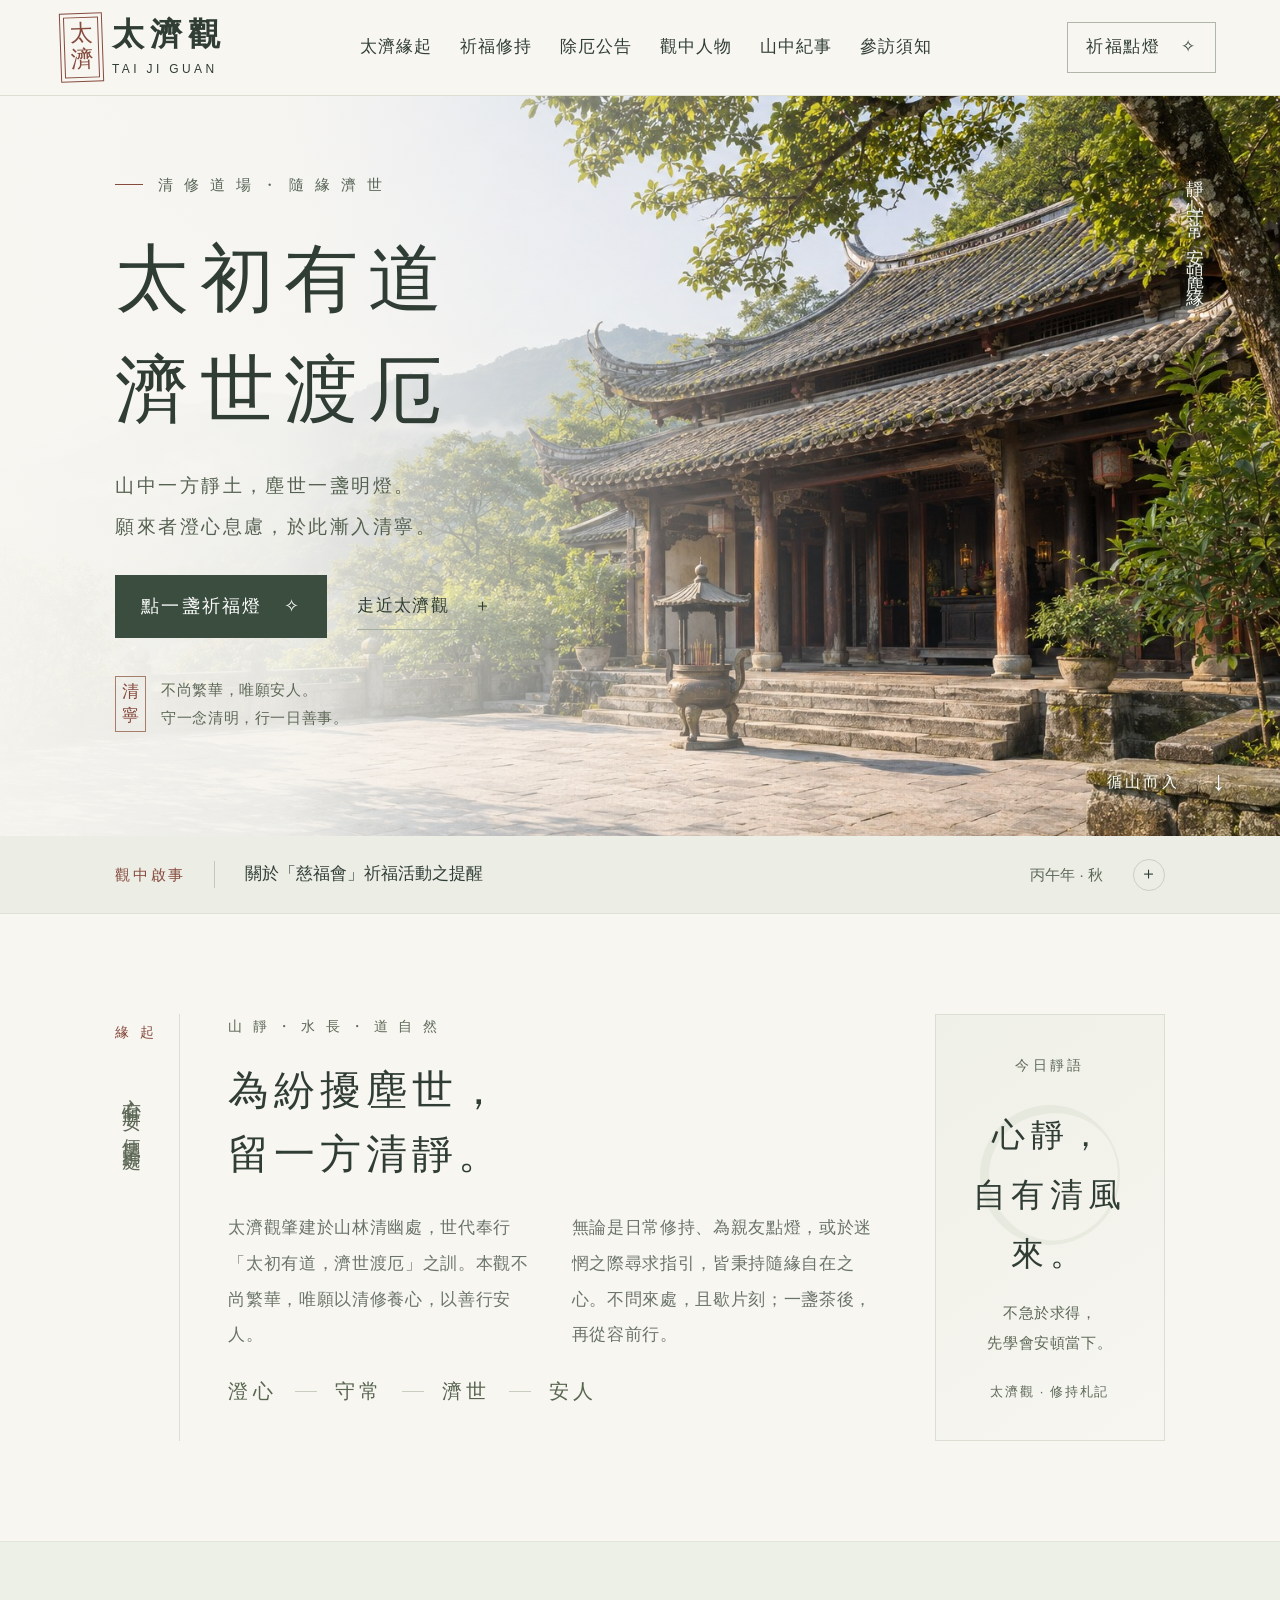
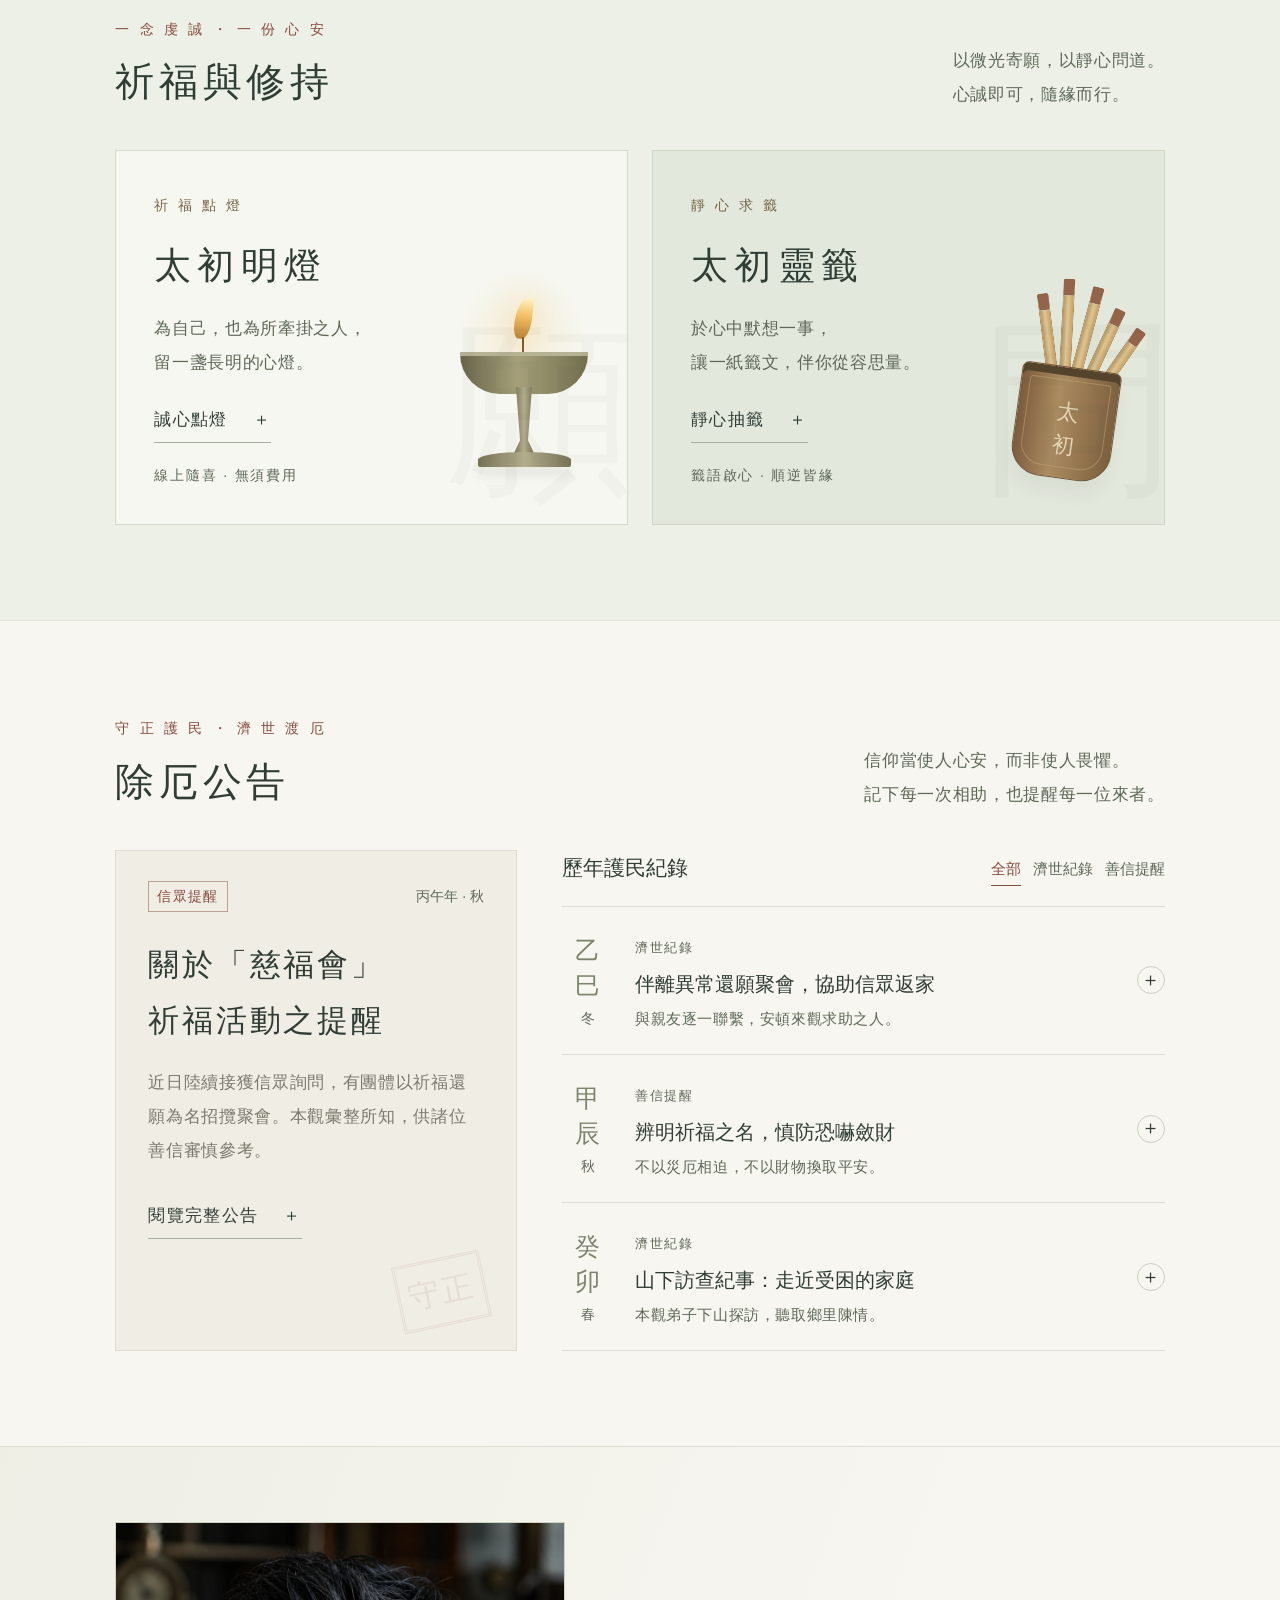
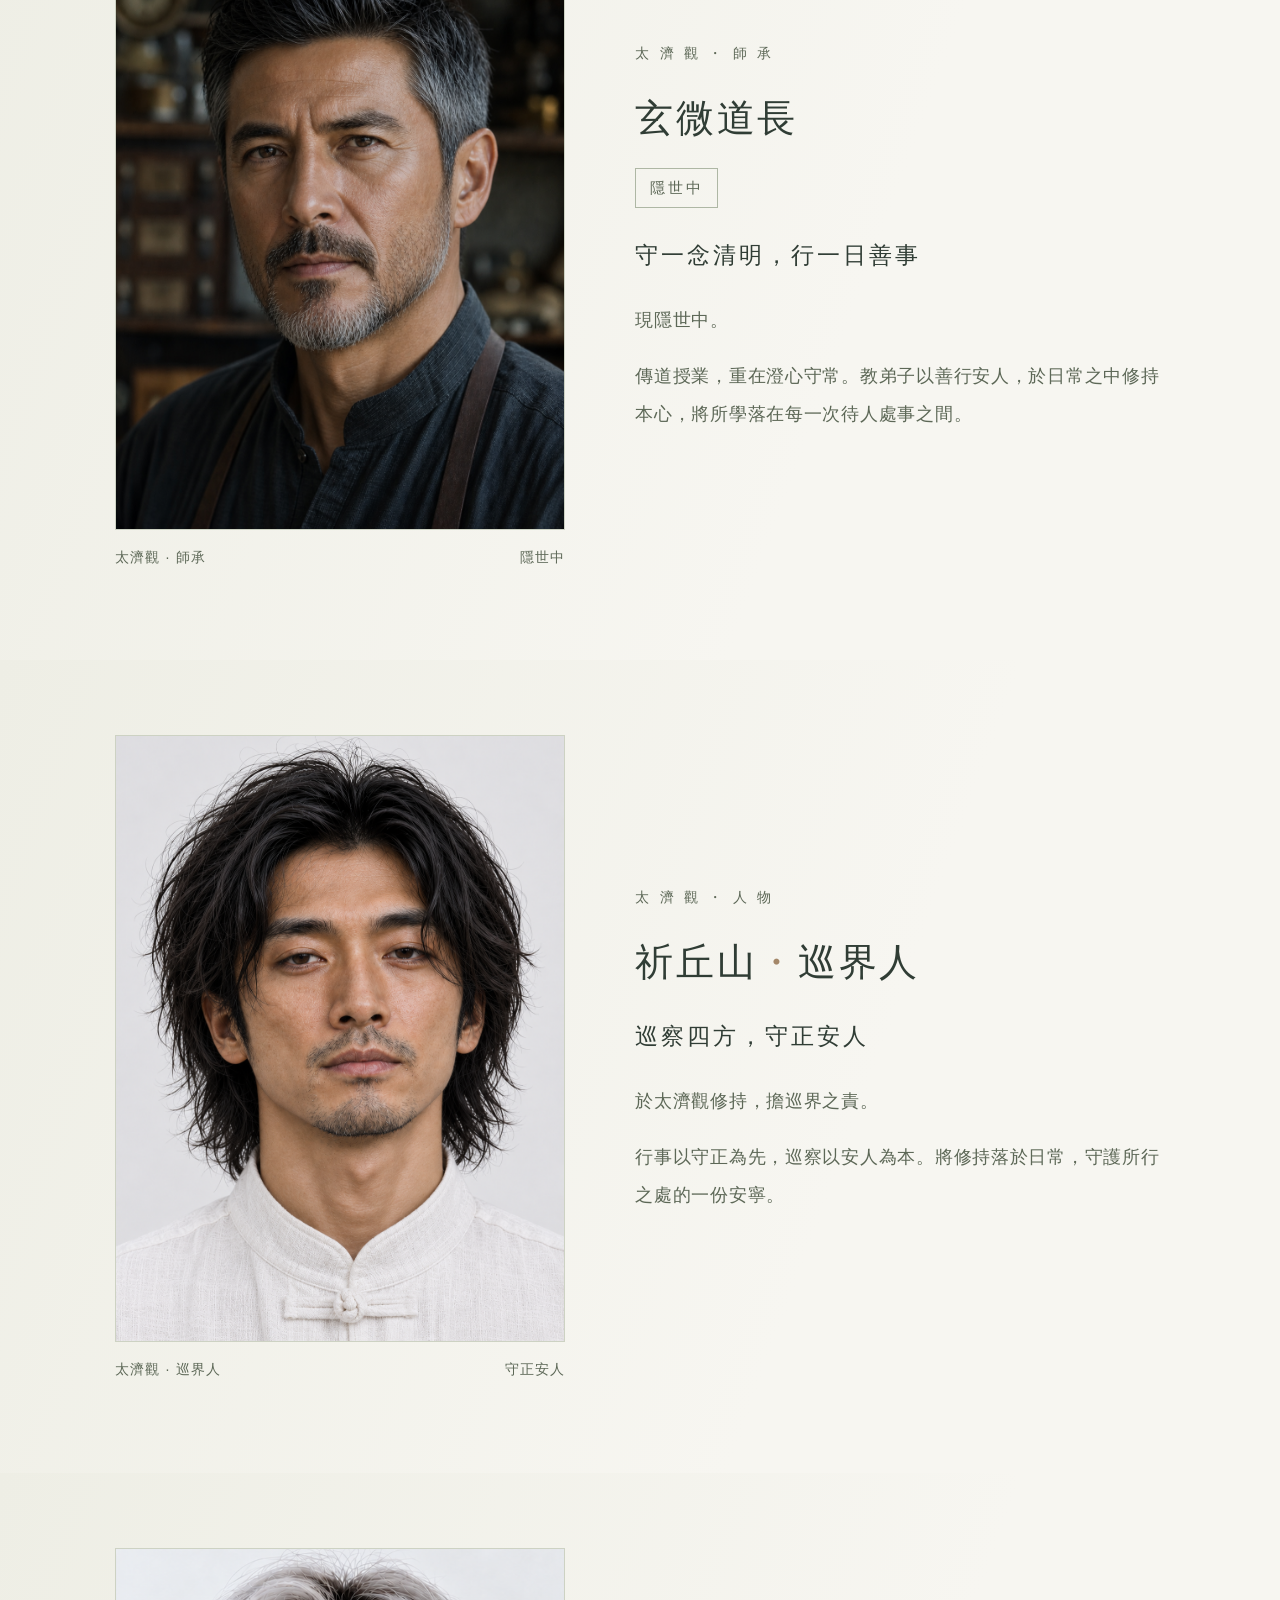
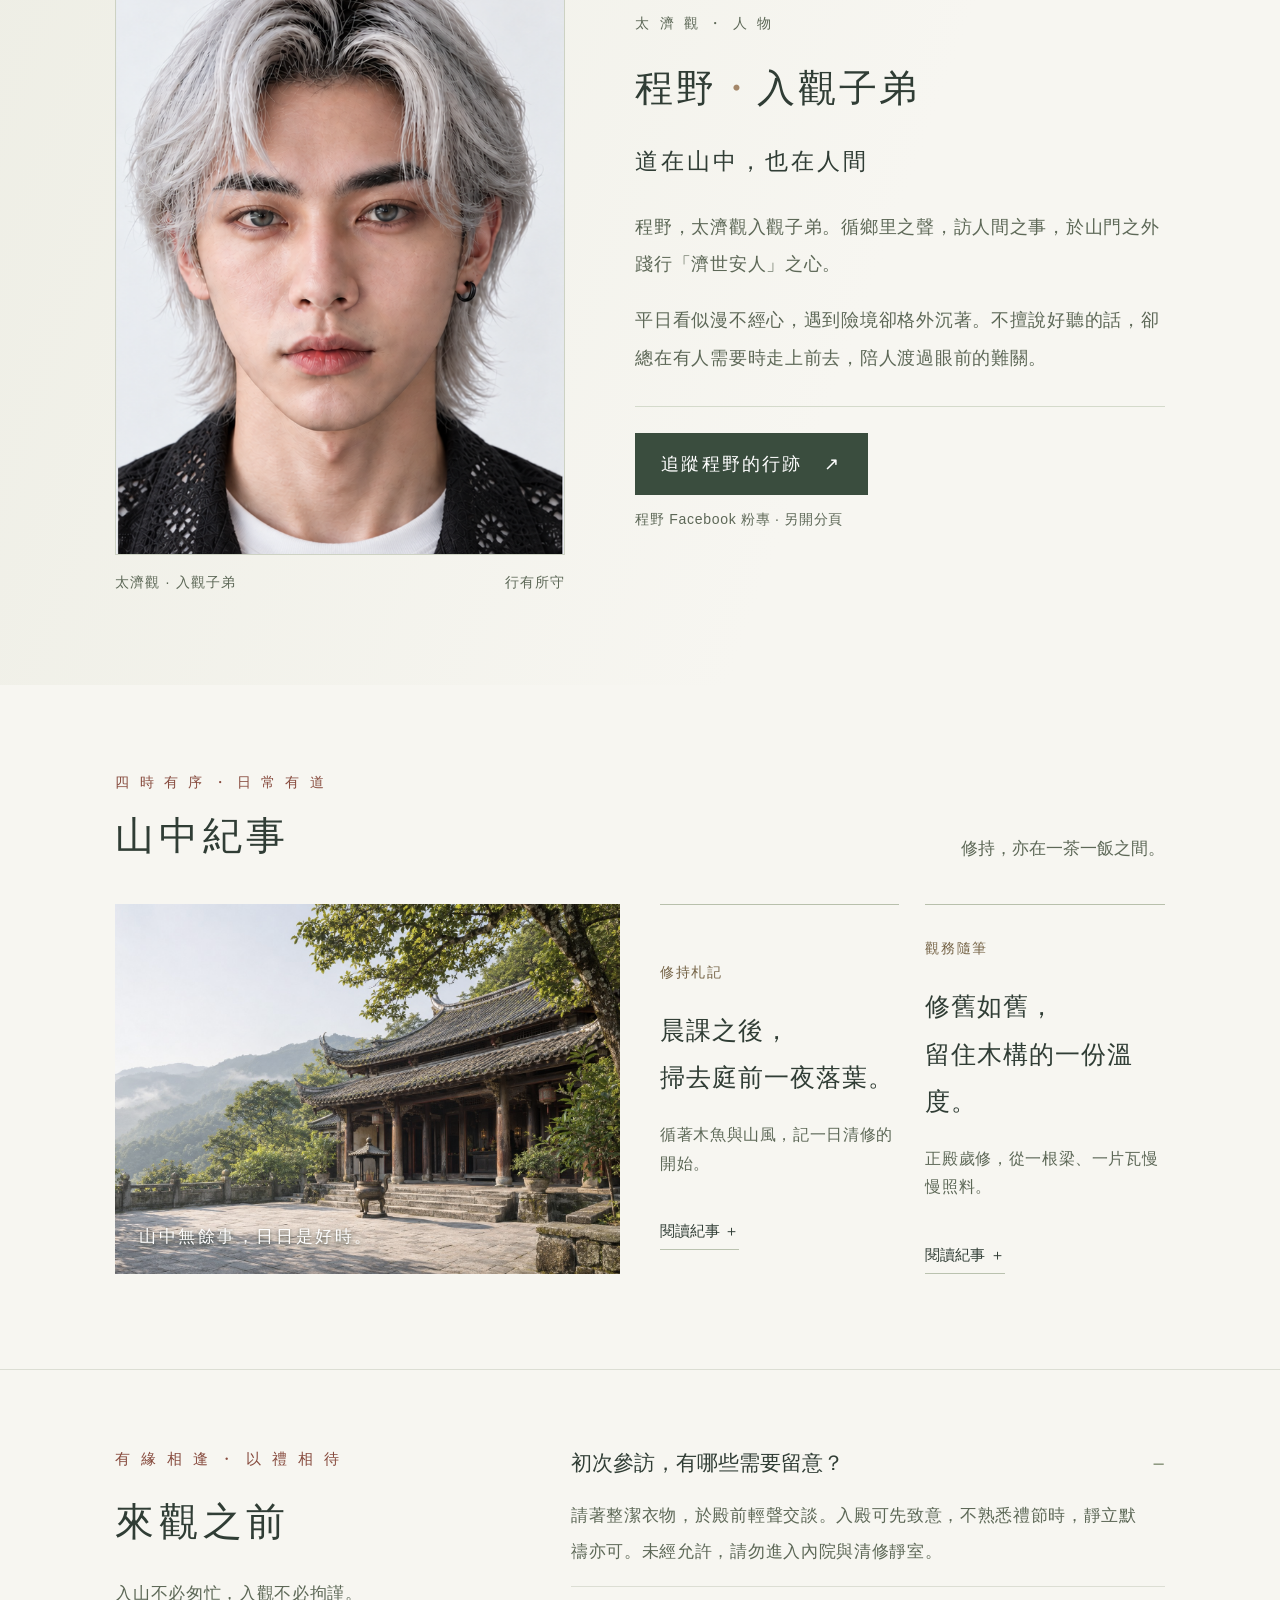
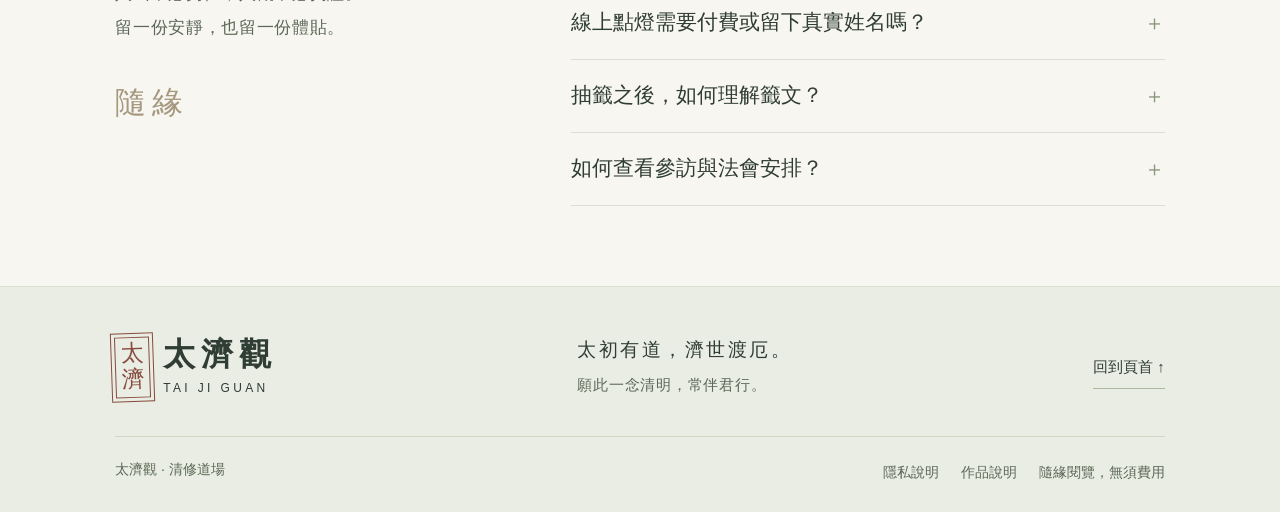
==== commit f56903d7: "Remove mentor relationship phrase from public introduction" ====
--- a/index.html
+++ b/index.html
@@ -66,7 +66,7 @@
         <h2 id="mentor-heading">玄微道長</h2>
         <p class="mentor-status">隱世中</p>
         <p class="traveler-lead">守一念清明，行一日善事</p>
-        <p>程野之師，現隱世中。</p>
+        <p>現隱世中。</p>
         <p>傳道授業，重在澄心守常。教弟子以善行安人，於日常之中修持本心，將所學落在每一次待人處事之間。</p>
       </div>
     </div>
@@ -121,3 +121,4 @@
 
 
 
+
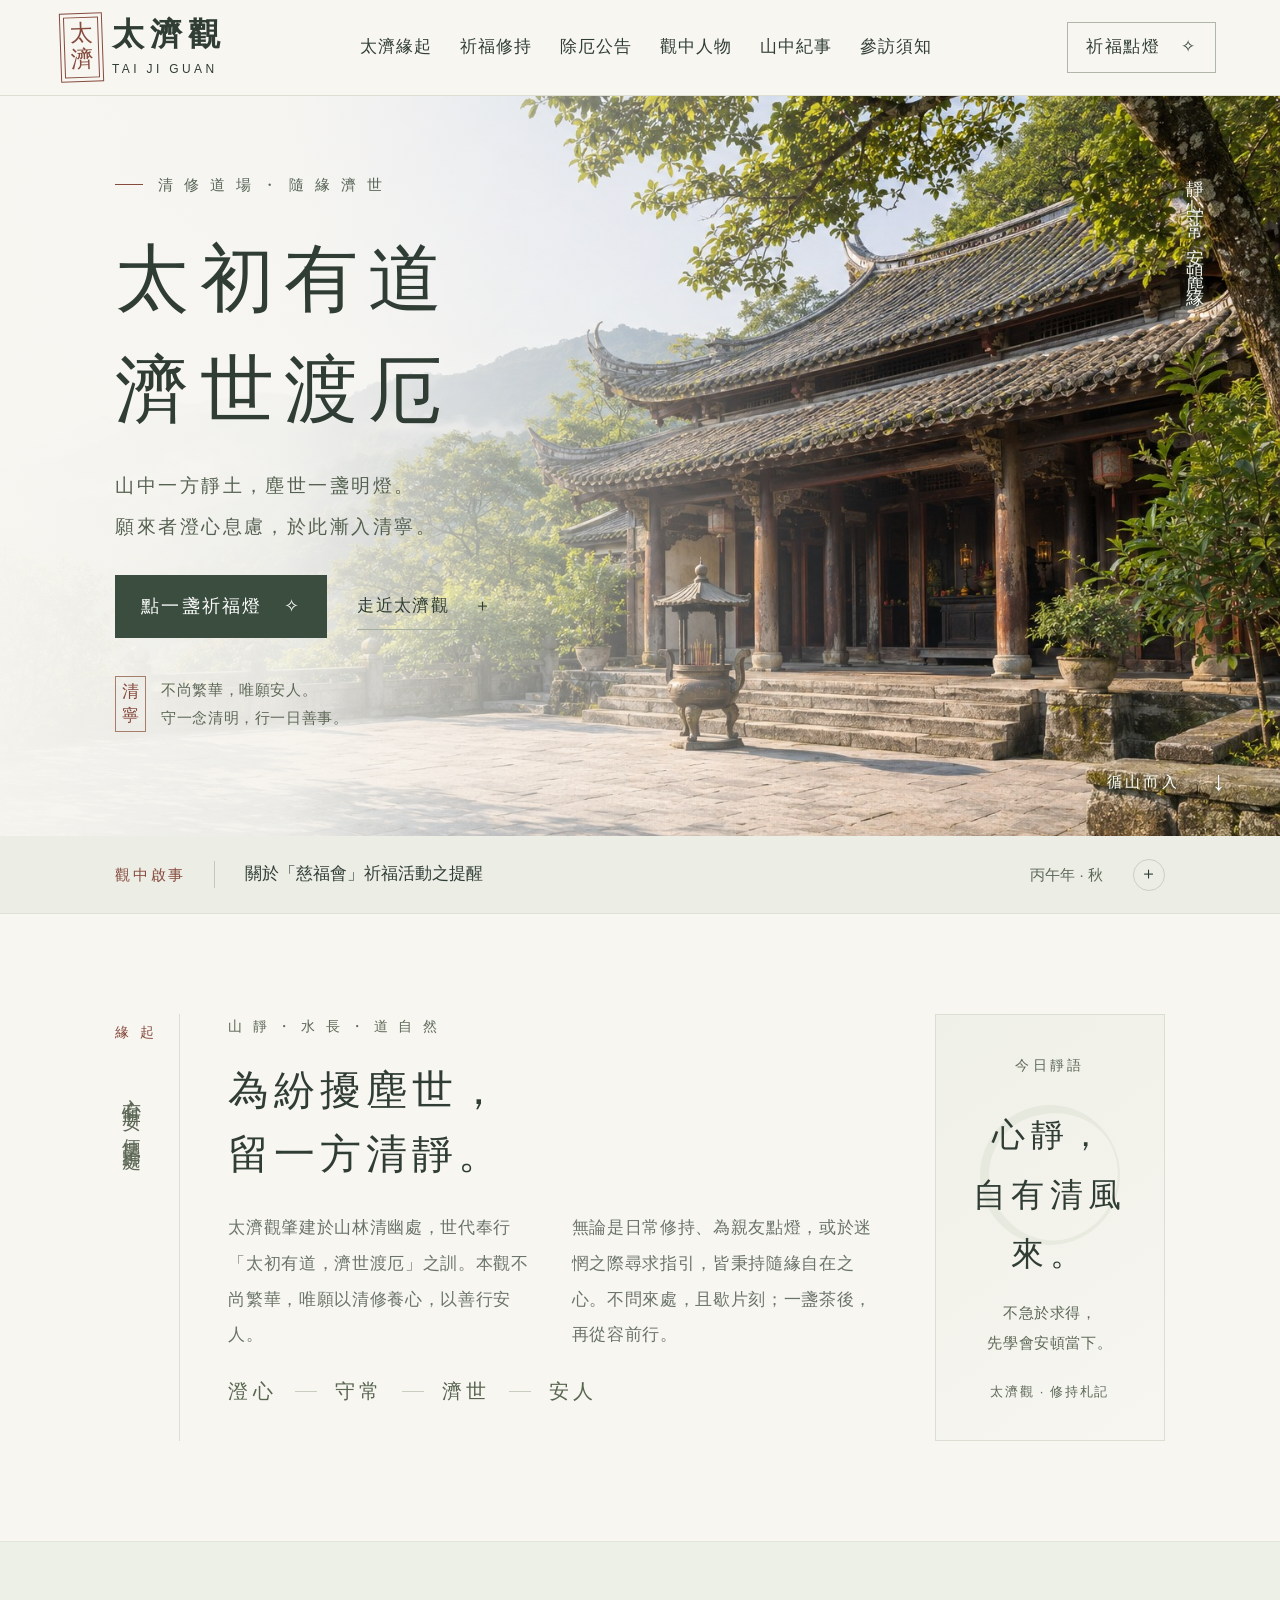
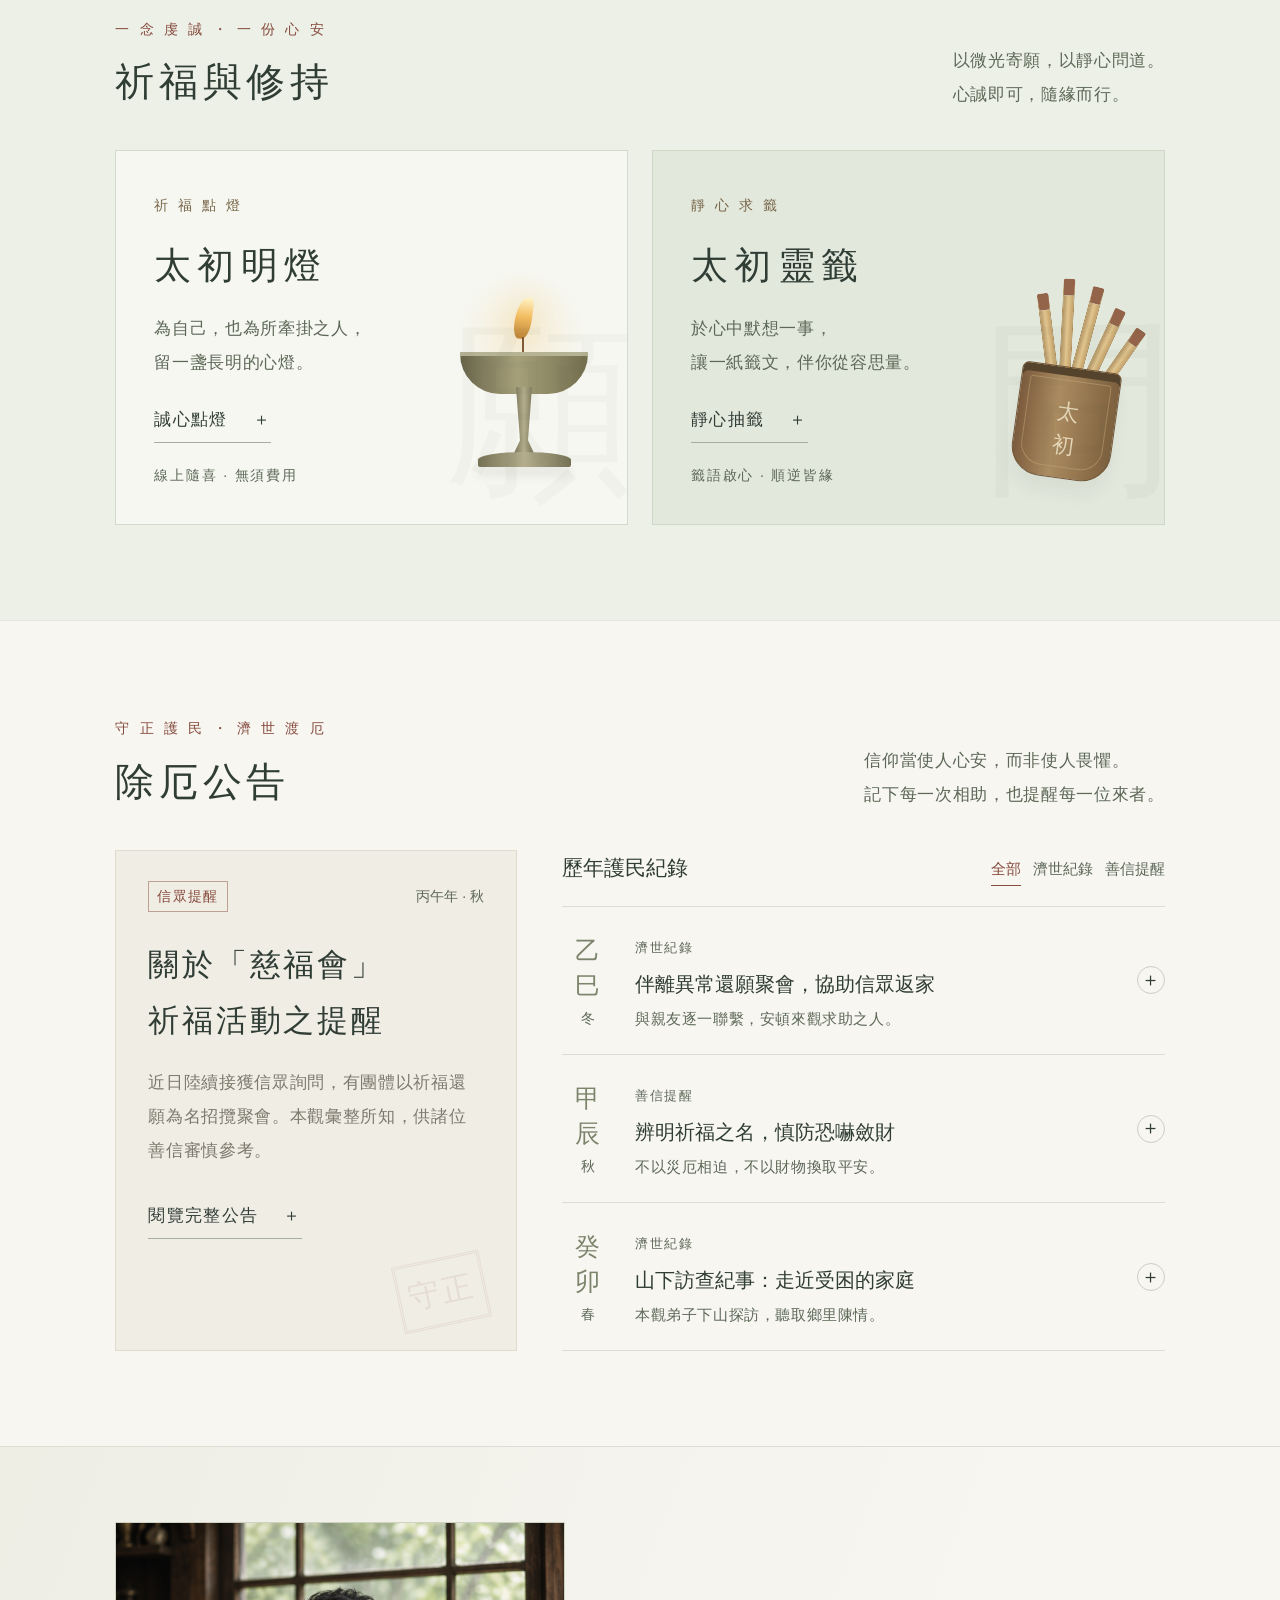
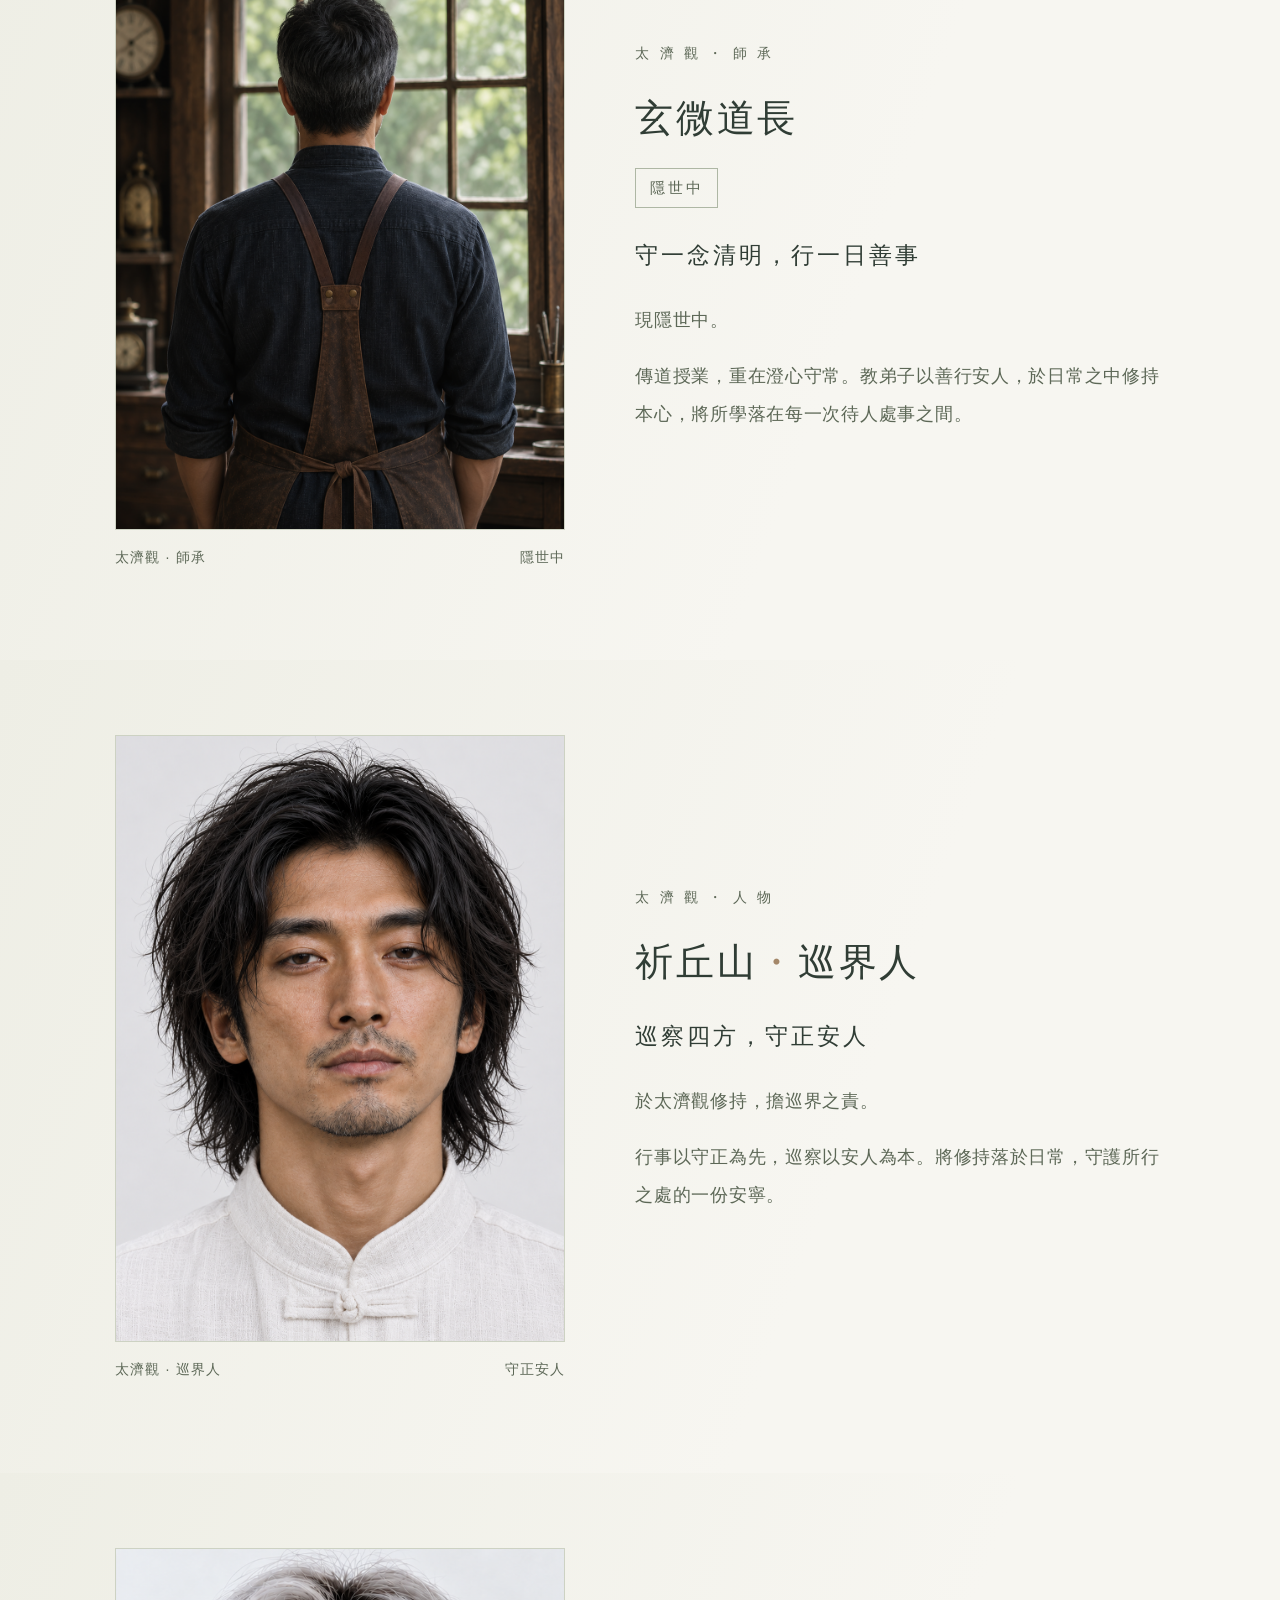
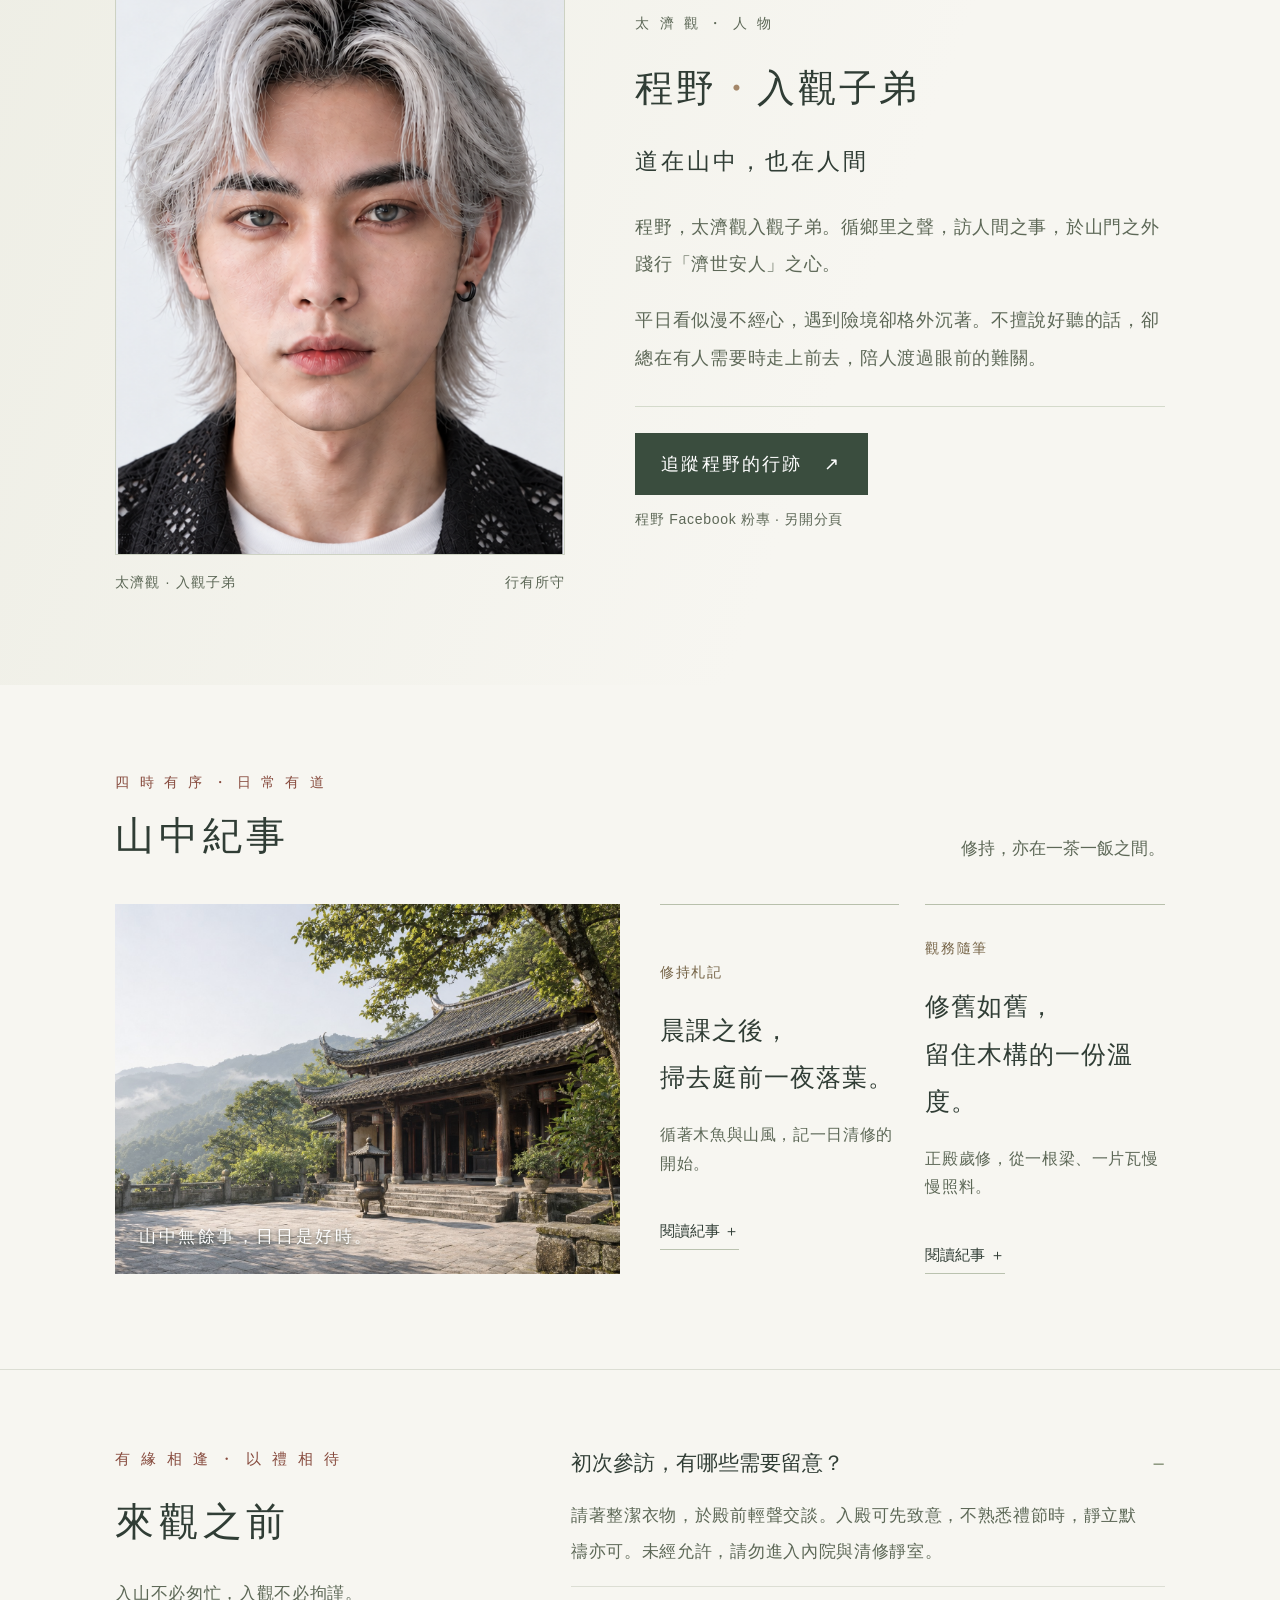
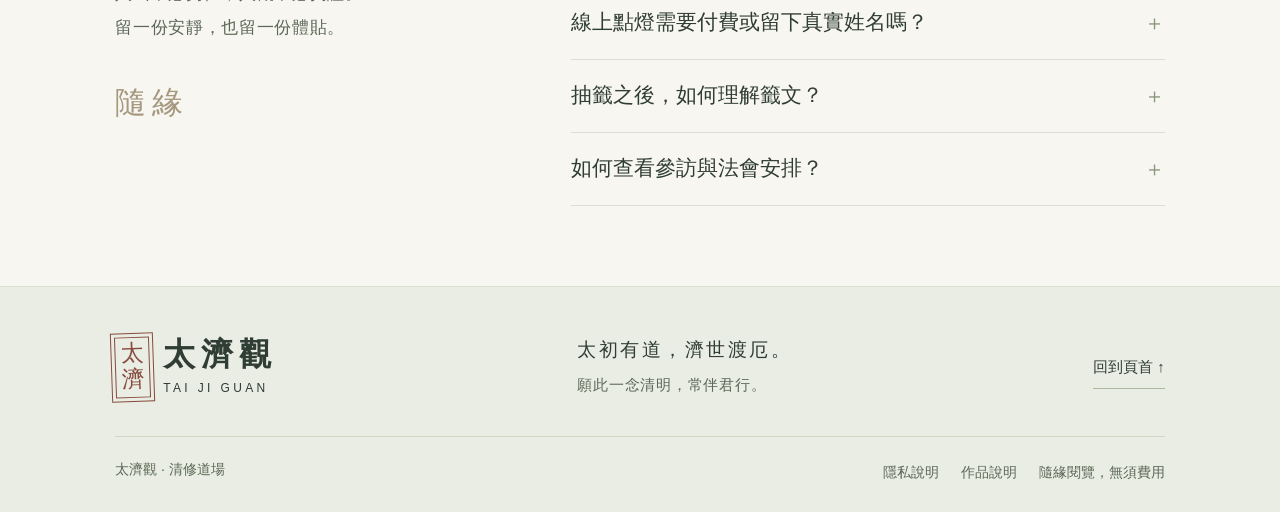
==== commit 4f83ddc9: "Use secluded back-view portrait for Xuanwei" ====
--- a/index.html
+++ b/index.html
@@ -58,7 +58,7 @@
   <section id="mentor" class="traveler mentor section-block" aria-labelledby="mentor-heading">
     <div class="traveler-layout">
       <figure class="traveler-portrait">
-        <div class="mentor-portrait"><img src="xuanwei.png" alt="玄微道長的肖像，身著深色衣衫，神情沉靜" width="1036" height="1519" loading="lazy"></div>
+        <div class="mentor-portrait"><img src="xuanwei.png?v=secluded-1" alt="玄微道長身著深色衣衫，背對鏡頭靜立木窗前，不露正臉" loading="lazy"></div>
         <figcaption><span>太濟觀 · 師承</span><span>隱世中</span></figcaption>
       </figure>
       <div class="traveler-copy">
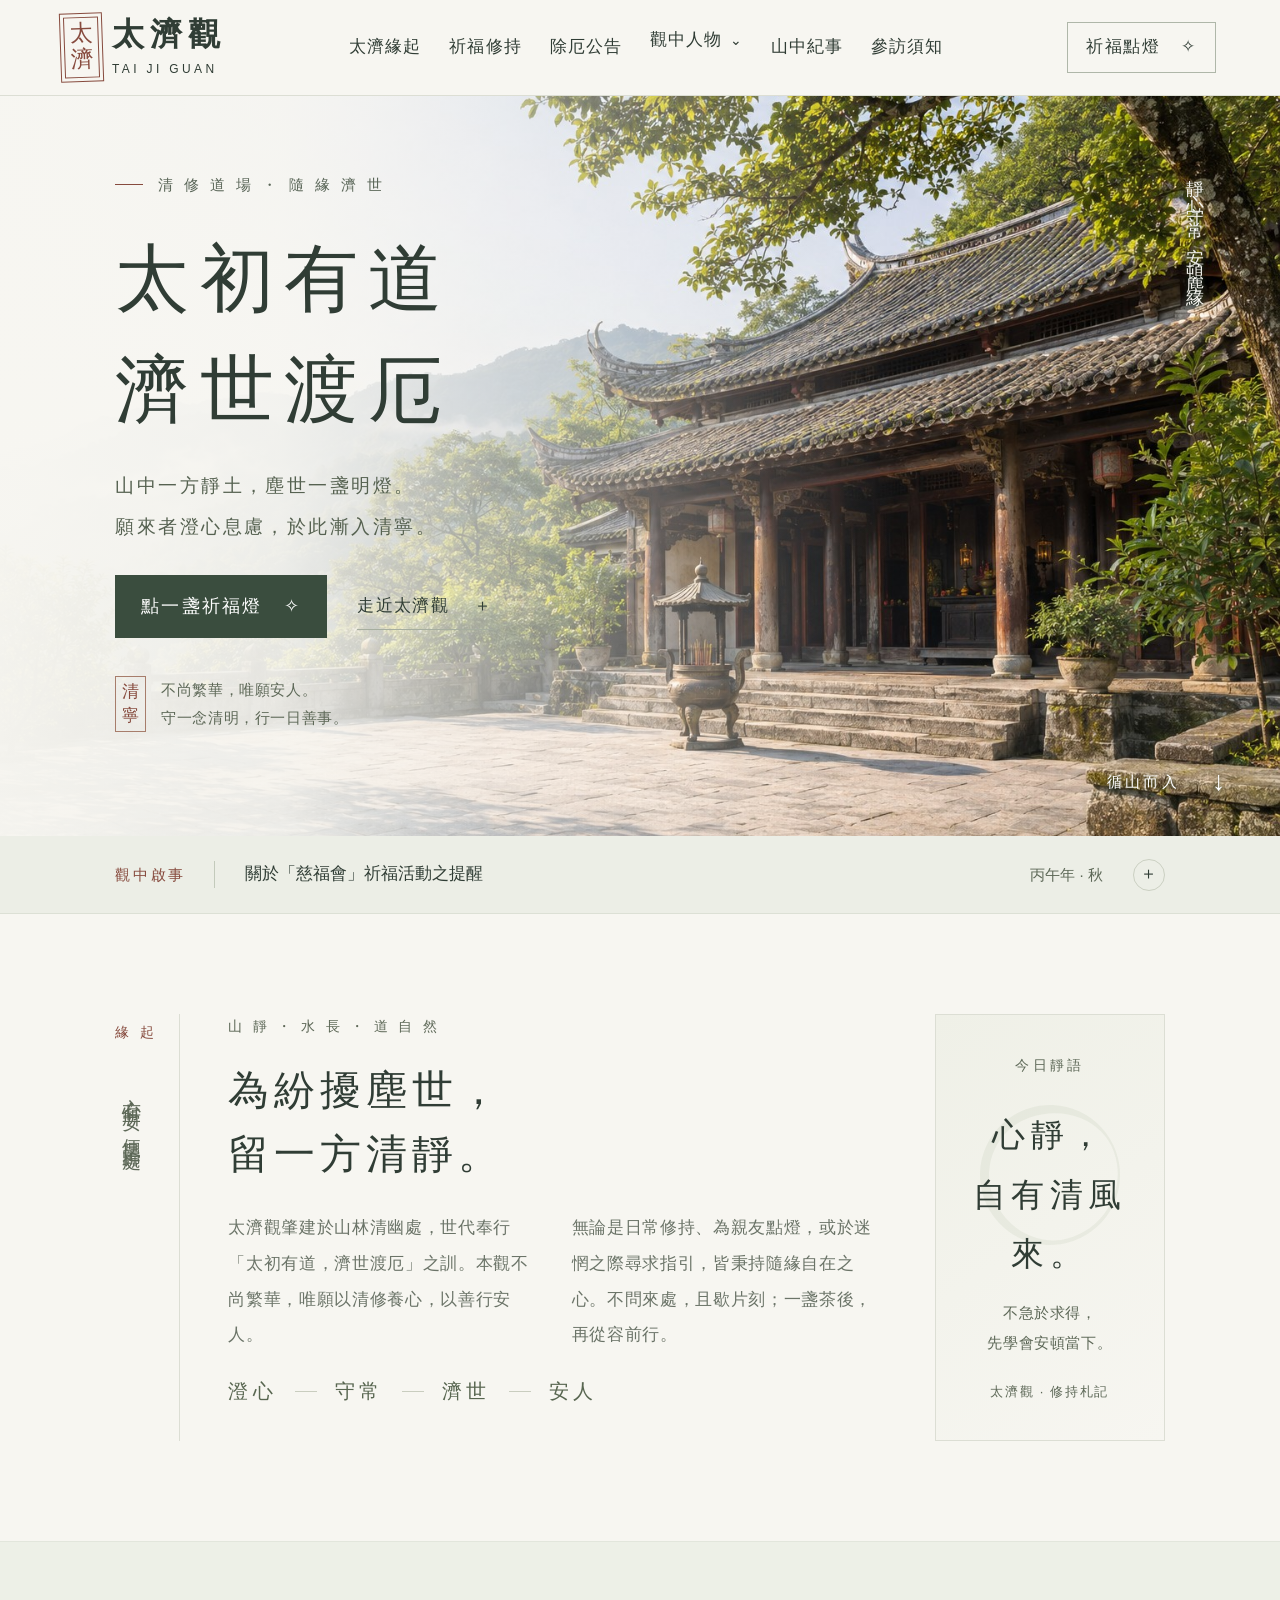
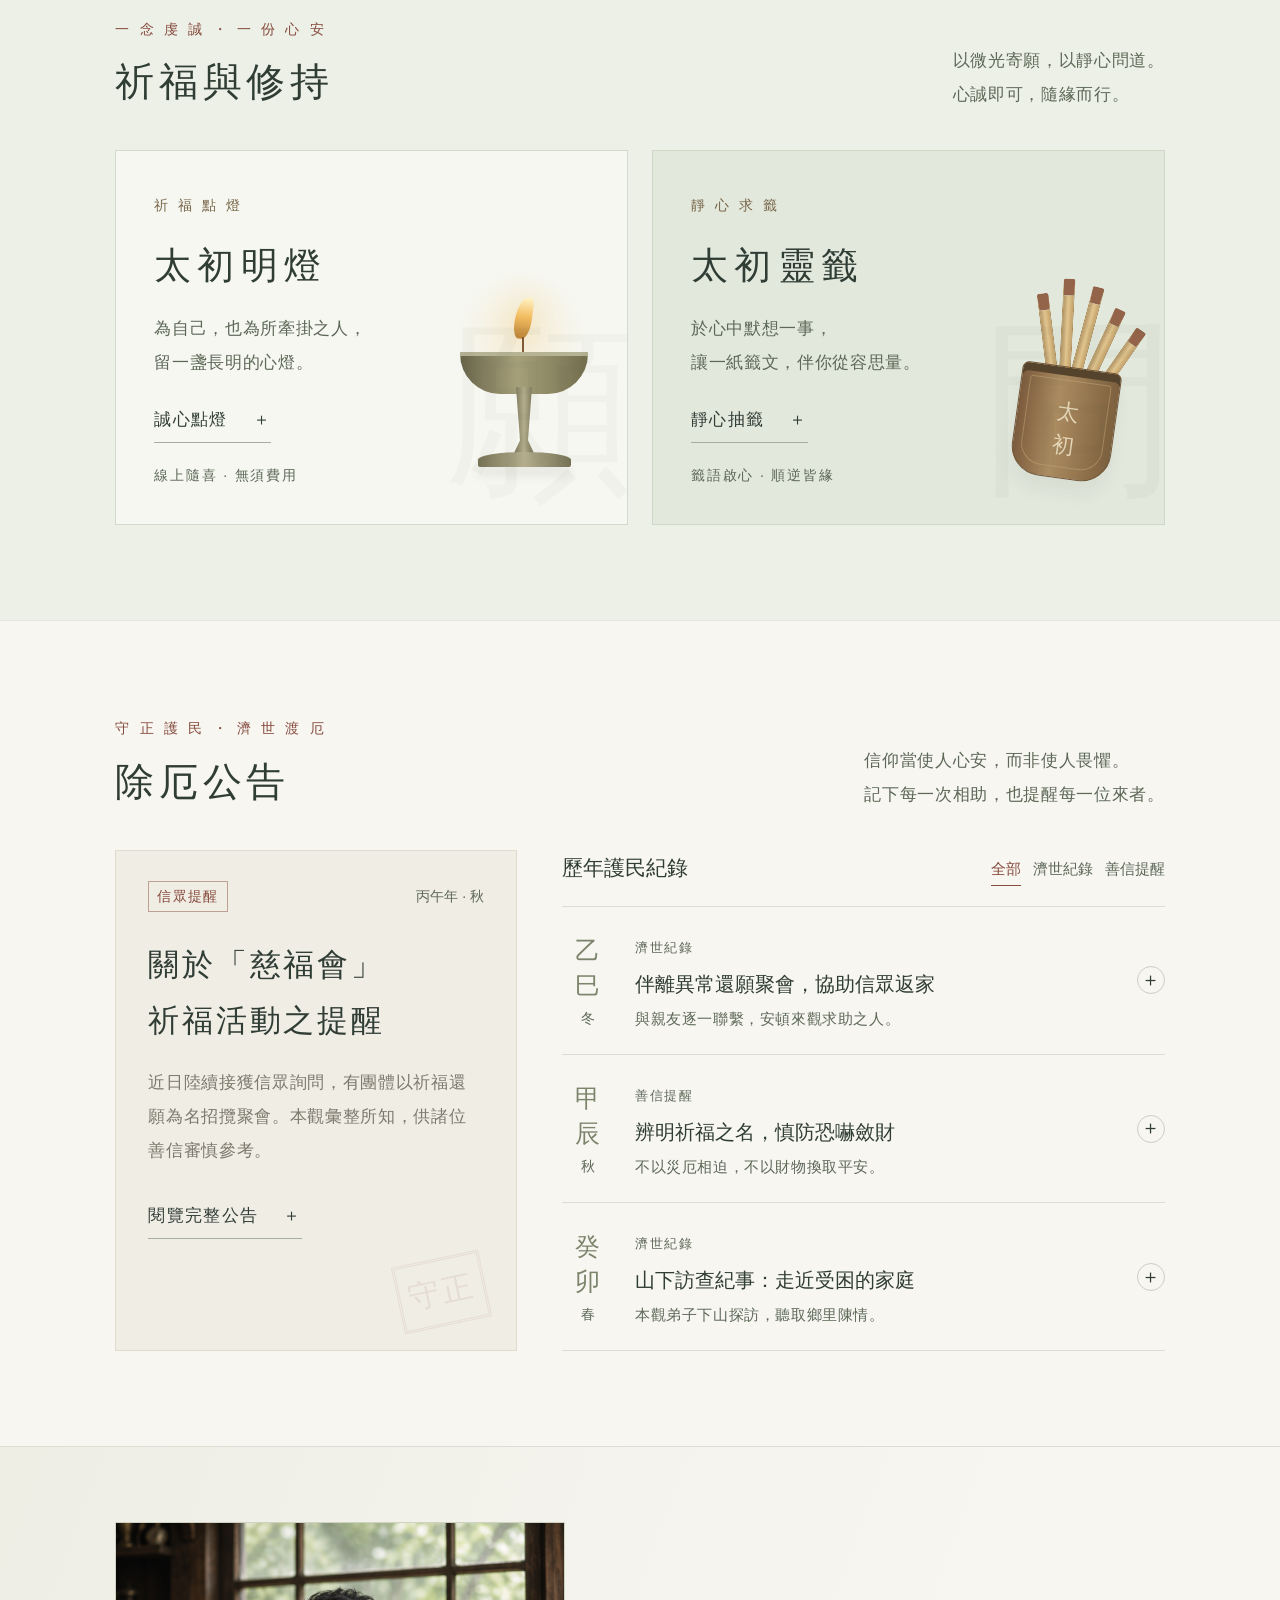
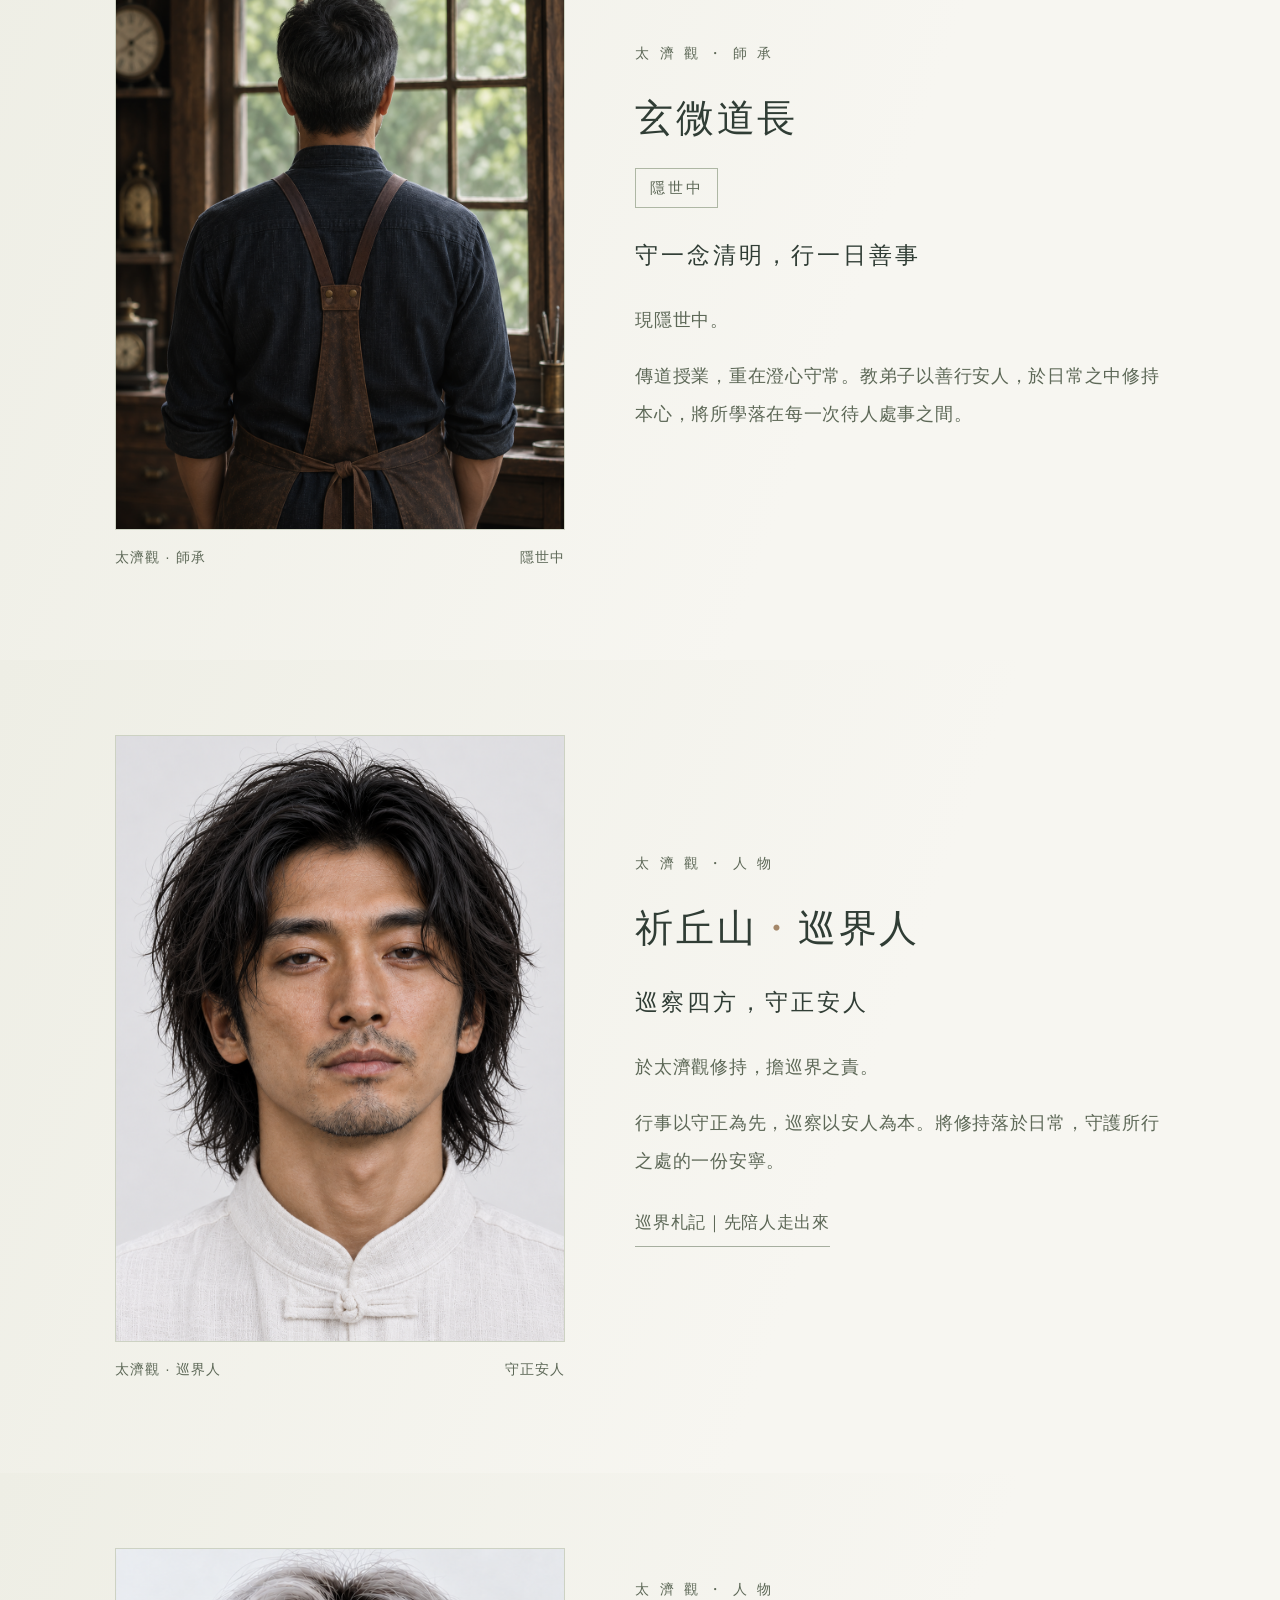
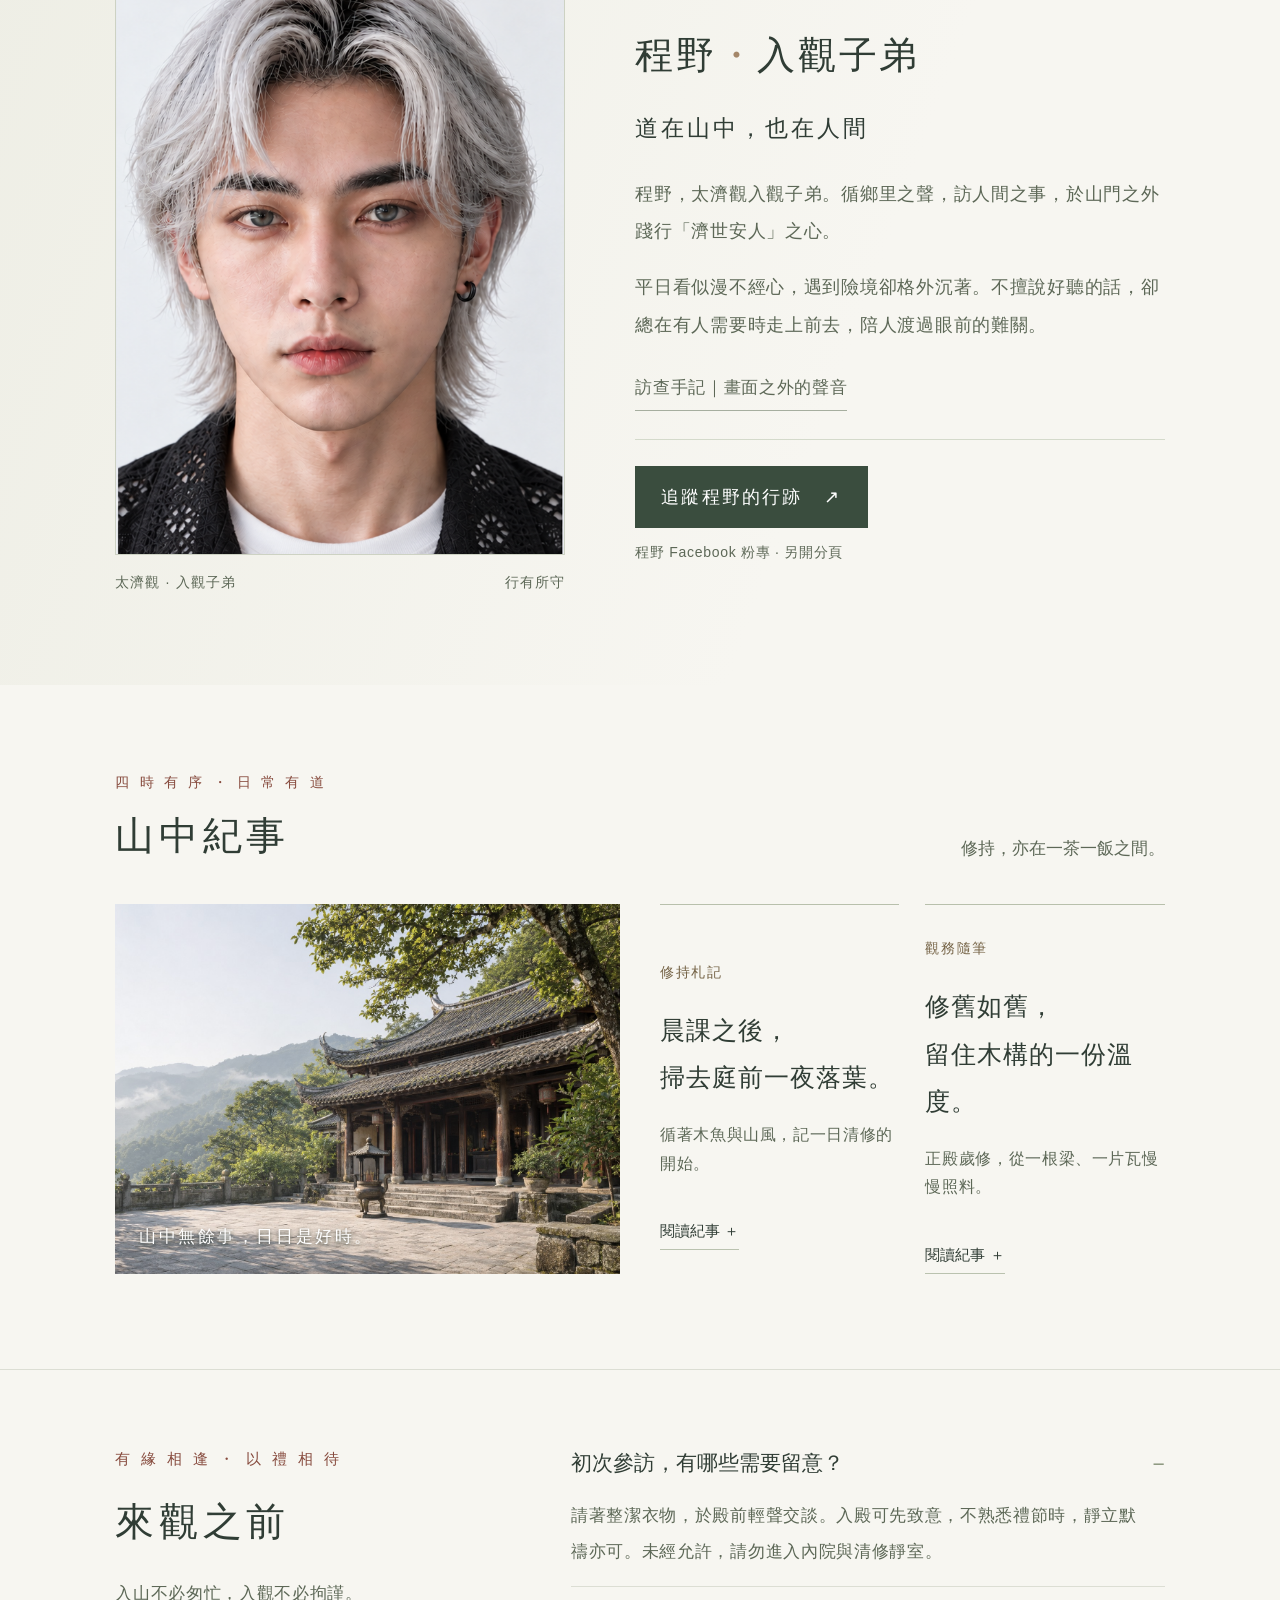
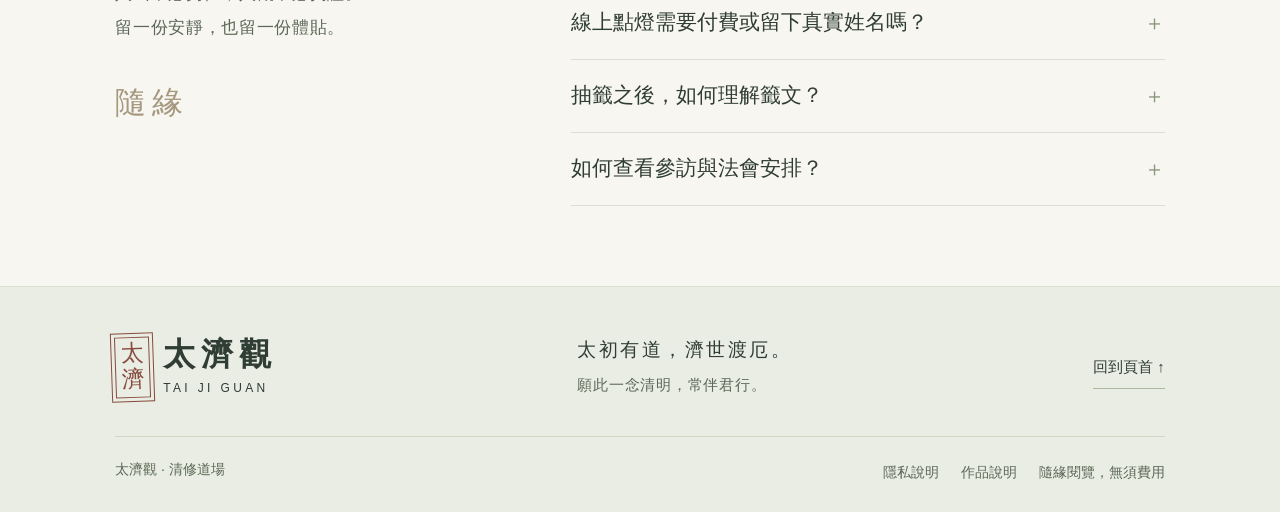
==== commit 600f0af3: "Add files via upload" ====
--- a/index.html
+++ b/index.html
@@ -1,123 +1,123 @@
-<!doctype html>
-<html lang="zh-Hant">
-<head>
-  <meta charset="utf-8"><meta name="viewport" content="width=device-width,initial-scale=1">
-  <meta name="theme-color" content="#f5f4ee">
-  <title>太濟觀｜太初有道，濟世渡厄</title>
-  <meta name="description" content="太濟觀清修道場。澄心守常，濟世安人。循一縷山風，點一盞明燈，於紛擾中尋回清寧。">
-  <meta property="og:title" content="太濟觀｜太初有道，濟世渡厄"><meta property="og:description" content="山中一方靜土，塵世一盞明燈。祈福點燈、太初靈籤與除厄公告。"><meta property="og:type" content="website">
-  <link rel="icon" type="image/svg+xml" href="seal.svg"><link rel="stylesheet" href="styles.css?v=8b07630ef51e">
-  <script type="module" src="app.js"></script>
-</head>
-<body>
-<a class="skip" href="#main">跳至主要內容</a>
-<header class="site-header">
-  <a class="brand" href="#" aria-label="太濟觀首頁"><span class="brand-seal" aria-hidden="true">太<br>濟</span><span><strong>太濟觀</strong><small>TAI JI GUAN</small></span></a>
-  <button class="menu-button" aria-expanded="false" aria-controls="navigation">選單 <span aria-hidden="true">☰</span></button>
-  <nav id="navigation" aria-label="主要選單"><a href="#about">太濟緣起</a><a href="#practice">祈福修持</a><a href="#notices">除厄公告</a><a href="#mentor">觀中人物</a><a href="#journal">山中紀事</a><a href="#visit">參訪須知</a></nav>
-  <button class="header-ritual" data-open="lamp">祈福點燈 <span aria-hidden="true">✧</span></button>
-</header>
-<main id="main">
-  <section class="hero" aria-labelledby="hero-title">
-    <img class="hero-photo" src="temple.jpg" alt="晨光灑落山林中的太濟觀，木構殿宇前是一方清靜石庭" fetchpriority="high" width="1536" height="1024">
-    <div class="hero-wash"></div><div class="hero-content">
-      <p class="eyebrow"><span></span> 清 修 道 場 ・ 隨 緣 濟 世</p>
-      <h1 id="hero-title">太初有道<span>濟世渡厄</span></h1>
-      <p class="hero-copy">山中一方靜土，塵世一盞明燈。<br>願來者澄心息慮，於此漸入清寧。</p>
-      <div class="hero-actions"><button class="button primary" data-open="lamp">點一盞祈福燈 <span aria-hidden="true">✧</span></button><a class="text-link" href="#about">走近太濟觀 <span aria-hidden="true">＋</span></a></div>
-      <div class="hero-foot"><span class="small-seal">清<br>寧</span><p>不尚繁華，唯願安人。<br><span>守一念清明，行一日善事。</span></p></div>
-    </div><p class="hero-vertical" aria-hidden="true">靜 心 守 常 ・ 安 頓 塵 緣</p>
-    <a class="hero-bottom" href="#about">循山而入 <span aria-hidden="true">↓</span></a>
-  </section>
-  <div class="notice-strip"><span class="notice-label">觀中啟事</span><a href="#notices">關於「慈福會」祈福活動之提醒</a><span class="strip-date">丙午年 · 秋</span><button class="round-link" data-article="cifu" aria-label="閱讀慈福會提醒公告">＋</button></div>
-
-  <section id="about" class="section about">
-    <div class="section-side"><span class="eyebrow">緣 起</span><div class="vertical-text">心有所安，便是歸處。</div></div>
-    <div class="about-main"><p class="eyebrow subtle">山 靜 ・ 水 長 ・ 道 自 然</p><h2>為紛擾塵世，<br>留一方清靜。</h2><div class="about-columns"><p>太濟觀肇建於山林清幽處，世代奉行「太初有道，濟世渡厄」之訓。本觀不尚繁華，唯願以清修養心，以善行安人。</p><p>無論是日常修持、為親友點燈，或於迷惘之際尋求指引，皆秉持隨緣自在之心。不問來處，且歇片刻；一盞茶後，再從容前行。</p></div><div class="about-rule"><span>澄心</span><i></i><span>守常</span><i></i><span>濟世</span><i></i><span>安人</span></div></div>
-    <aside class="daily"><span class="eyebrow">今日靜語</span><div class="ink-circle" aria-hidden="true"></div><blockquote>心靜，<br>自有清風來。</blockquote><p>不急於求得，<br>先學會安頓當下。</p><span class="daily-mark">太濟觀 · 修持札記</span></aside>
-  </section>
-
-  <section id="practice" class="practice section-block">
-    <div class="section-heading"><div><p class="eyebrow">一 念 虔 誠 ・ 一 份 心 安</p><h2>祈福與修持</h2></div><p>以微光寄願，以靜心問道。<br>心誠即可，隨緣而行。</p></div>
-    <div class="practice-grid">
-      <article class="ritual-card lamp-card"><div class="ritual-copy"><span class="card-kicker">祈 福 點 燈</span><h3>太初明燈</h3><p>為自己，也為所牽掛之人，<br>留一盞長明的心燈。</p><button class="text-link" data-open="lamp">誠心點燈 <span aria-hidden="true">＋</span></button><small>線上隨喜 · 無須費用</small></div><div class="lamp-art" aria-hidden="true"><div class="halo"></div><div class="flame"></div><div class="wick"></div><div class="bowl"></div><div class="stem"></div><div class="base"></div></div><span class="card-watermark" aria-hidden="true">願</span></article>
-      <article class="ritual-card fortune-card"><div class="ritual-copy"><span class="card-kicker">靜 心 求 籤</span><h3>太初靈籤</h3><p>於心中默想一事，<br>讓一紙籤文，伴你從容思量。</p><button class="text-link" data-open="fortune">靜心抽籤 <span aria-hidden="true">＋</span></button><small>籤語啟心 · 順逆皆緣</small></div><div class="fortune-art" aria-hidden="true"><i></i><i></i><i></i><i></i><i></i><div class="fortune-cup"><span>太<br>初</span></div></div><span class="card-watermark" aria-hidden="true">問</span></article>
-    </div>
-  </section>
-
-  <section id="notices" class="notices section-block">
-    <div class="section-heading"><div><p class="eyebrow">守 正 護 民 ・ 濟 世 渡 厄</p><h2>除厄公告</h2></div><p>信仰當使人心安，而非使人畏懼。<br>記下每一次相助，也提醒每一位來者。</p></div>
-    <div class="notice-layout"><article class="featured-notice"><div><span class="tag">信眾提醒</span><span class="article-date">丙午年 · 秋</span></div><h3>關於「慈福會」<br>祈福活動之提醒</h3><p>近日陸續接獲信眾詢問，有團體以祈福還願為名招攬聚會。本觀彙整所知，供諸位善信審慎參考。</p><button class="text-link" data-article="cifu">閱覽完整公告 <span aria-hidden="true">＋</span></button><span class="featured-seal" aria-hidden="true">守正</span></article>
-    <div class="archive"><div class="archive-top"><h3>歷年護民紀錄</h3><div class="filters" role="group" aria-label="公告分類"><button aria-pressed="true" data-filter="all">全部</button><button aria-pressed="false" data-filter="aid">濟世紀錄</button><button aria-pressed="false" data-filter="notice">善信提醒</button></div></div>
-      <article class="archive-row" data-kind="aid"><span class="year">乙巳<span>冬</span></span><div><span class="row-type">濟世紀錄</span><h4><button data-article="return">伴離異常還願聚會，協助信眾返家</button></h4><p>與親友逐一聯繫，安頓來觀求助之人。</p></div><button class="round-link" data-article="return" aria-label="閱讀協助信眾返家紀錄">＋</button></article>
-      <article class="archive-row" data-kind="notice"><span class="year">甲辰<span>秋</span></span><div><span class="row-type">善信提醒</span><h4><button data-article="discern">辨明祈福之名，慎防恐嚇斂財</button></h4><p>不以災厄相迫，不以財物換取平安。</p></div><button class="round-link" data-article="discern" aria-label="閱讀慎防恐嚇斂財提醒">＋</button></article>
-      <article class="archive-row" data-kind="aid"><span class="year">癸卯<span>春</span></span><div><span class="row-type">濟世紀錄</span><h4><button data-article="visits">山下訪查紀事：走近受困的家庭</button></h4><p>本觀弟子下山探訪，聽取鄉里陳情。</p></div><button class="round-link" data-article="visits" aria-label="閱讀山下訪查紀事">＋</button></article>
-    </div></div>
-  </section>
-
-  <section id="mentor" class="traveler mentor section-block" aria-labelledby="mentor-heading">
-    <div class="traveler-layout">
-      <figure class="traveler-portrait">
-        <div class="mentor-portrait"><img src="xuanwei.png?v=secluded-1" alt="玄微道長身著深色衣衫，背對鏡頭靜立木窗前，不露正臉" loading="lazy"></div>
-        <figcaption><span>太濟觀 · 師承</span><span>隱世中</span></figcaption>
-      </figure>
-      <div class="traveler-copy">
-        <p class="eyebrow subtle">太 濟 觀 ・ 師 承</p>
-        <h2 id="mentor-heading">玄微道長</h2>
-        <p class="mentor-status">隱世中</p>
-        <p class="traveler-lead">守一念清明，行一日善事</p>
-        <p>現隱世中。</p>
-        <p>傳道授業，重在澄心守常。教弟子以善行安人，於日常之中修持本心，將所學落在每一次待人處事之間。</p>
-      </div>
-    </div>
-  </section>
-
-  <section id="senior" class="traveler mentor section-block" aria-labelledby="senior-heading">
-    <div class="traveler-layout">
-      <figure class="traveler-portrait">
-        <div class="mentor-portrait"><img src="qi-qiushan.png" alt="祈丘山的肖像，黑色長髮，身穿白色立領衣衫" loading="lazy"></div>
-        <figcaption><span>太濟觀 · 巡界人</span><span aria-hidden="true">守正安人</span></figcaption>
-      </figure>
-      <div class="traveler-copy">
-        <p class="eyebrow subtle">太 濟 觀 ・ 人 物</p>
-        <h2 id="senior-heading">祈丘山<span class="traveler-name-divider">・</span><span>巡界人</span></h2>
-        <p class="traveler-lead">巡察四方，守正安人</p>
-        <p>於太濟觀修持，擔巡界之責。</p>
-        <p>行事以守正為先，巡察以安人為本。將修持落於日常，守護所行之處的一份安寧。</p>
-      </div>
-    </div>
-  </section>
-
-  <section id="traveler" class="traveler section-block" aria-labelledby="traveler-heading">
-
-    <div class="traveler-layout">
-      <figure class="traveler-portrait">
-        <div class="portrait-window"><img src="cheng-ye.png" alt="程野的正面肖像：銀灰色短髮、黑色耳環，身穿黑色鏤空襯衫與白色內搭" width="1672" height="941" loading="lazy"></div>
-        <figcaption><span>太濟觀 · 入觀子弟</span><span aria-hidden="true">行有所守</span></figcaption>
-      </figure>
-      <div class="traveler-copy">
-        <p class="eyebrow subtle">太 濟 觀 ・ 人 物</p>
-        <h2 id="traveler-heading">程野<span class="traveler-name-divider">・</span><span>入觀子弟</span></h2>
-        <p class="traveler-lead">道在山中，也在人間</p>
-        <p>程野，太濟觀入觀子弟。循鄉里之聲，訪人間之事，於山門之外踐行「濟世安人」之心。</p>
-        <p>平日看似漫不經心，遇到險境卻格外沉著。不擅說好聽的話，卻總在有人需要時走上前去，陪人渡過眼前的難關。</p>
-        <div class="traveler-follow"><a class="button primary" href="https://www.facebook.com/profile.php?id=61594107989457" target="_blank" rel="noopener noreferrer" aria-label="追蹤程野的行跡（Facebook，另開分頁）">追蹤程野的行跡 <span aria-hidden="true">↗</span></a><span class="traveler-link-note">程野 Facebook 粉專 · 另開分頁</span></div>
-      </div>
-    </div>
-  </section>
-
-  <section id="journal" class="journal section-block"><div class="section-heading"><div><p class="eyebrow">四 時 有 序 ・ 日 常 有 道</p><h2>山中紀事</h2></div><span class="section-note">修持，亦在一茶一飯之間。</span></div><div class="journal-layout"><div class="journal-image"><img src="temple.jpg" alt="太濟觀正殿的木柱、瓦簷與晨光" loading="lazy" width="1536" height="1024"><span>山中無餘事，日日是好時。</span></div><div class="journal-list"><button data-article="morning"><span>修持札記</span><h3>晨課之後，<br>掃去庭前一夜落葉。</h3><p>循著木魚與山風，記一日清修的開始。</p><b>閱讀紀事 ＋</b></button><button data-article="wood"><span>觀務隨筆</span><h3>修舊如舊，<br>留住木構的一份溫度。</h3><p>正殿歲修，從一根梁、一片瓦慢慢照料。</p><b>閱讀紀事 ＋</b></button></div></div></section>
-
-  <section id="visit" class="visit section-block"><div><p class="eyebrow">有 緣 相 逢 ・ 以 禮 相 待</p><h2>來觀之前</h2><p class="visit-intro">入山不必匆忙，入觀不必拘謹。<br>留一份安靜，也留一份體貼。</p><div class="visit-seal" aria-hidden="true">隨緣</div></div><div class="faq"><details open><summary>初次參訪，有哪些需要留意？</summary><p>請著整潔衣物，於殿前輕聲交談。入殿可先致意，不熟悉禮節時，靜立默禱亦可。未經允許，請勿進入內院與清修靜室。</p></details><details><summary>線上點燈需要付費或留下真實姓名嗎？</summary><p>無須費用。以稱呼或暱稱即可點燈，祈願可留白。填寫內容只在當前瀏覽器中呈現，不會傳送至本觀或公開展示；離開頁面即不保留，可自行下載祈福卡。</p></details><details><summary>抽籤之後，如何理解籤文？</summary><p>籤文是靜心與思量的引子，不是對未來的保證。請依自身處境從容參照，重要決定仍應查證資訊，與可信任的人商量。</p></details><details><summary>如何查看參訪與法會安排？</summary><p>本頁目前開放線上祈福與觀中紀事閱覽，尚未開放實體參訪預約，也不受理任何款項。後續安排以觀中正式公告為準。</p></details></div></section>
-</main>
-<footer><div class="footer-top"><a class="brand" href="#"><span class="brand-seal" aria-hidden="true">太<br>濟</span><span><strong>太濟觀</strong><small>TAI JI GUAN</small></span></a><p>太初有道，濟世渡厄。<br><span>願此一念清明，常伴君行。</span></p><a href="#main" class="back-top">回到頁首 ↑</a></div><div class="footer-bottom"><span>太濟觀 · 清修道場</span><div><button data-article="privacy">隱私說明</button><button data-article="aboutWork">作品說明</button><span>隨緣閱覽，無須費用</span></div></div></footer>
-
-<dialog id="lamp-dialog" aria-labelledby="lamp-heading" class="ritual-dialog"><button class="dialog-close" aria-label="關閉點燈視窗">×</button><div class="dialog-head"><span class="eyebrow">一 燈 一 願</span><h2 id="lamp-heading">太初明燈</h2><p>安住當下，為心中牽掛點一盞燈。</p></div><form id="lamp-form"><label for="prayer-name">稱呼或暱稱 <span>必填</span></label><input id="prayer-name" name="name" maxlength="24" placeholder="該如何稱呼您？" autocomplete="off" required><fieldset><legend>所願之事</legend><div class="wish-options"><label><input type="radio" name="wish" value="平安順遂" checked><span>平安順遂</span></label><label><input type="radio" name="wish" value="身心清寧"><span>身心清寧</span></label><label><input type="radio" name="wish" value="家人安好"><span>家人安好</span></label><label><input type="radio" name="wish" value="前路澄明"><span>前路澄明</span></label></div></fieldset><label for="prayer-message">留一句心願 <span>選填</span></label><textarea id="prayer-message" name="message" rows="2" maxlength="80" placeholder="也可將心願留在心裡。"></textarea><p class="form-note">僅在此頁呈現，不會上傳或公開。無須付費。</p><button class="button primary wide" type="submit">誠心點燈 ✧</button><p id="lamp-error" class="form-error" role="alert"></p></form><section id="lamp-result" hidden aria-live="polite"><div class="result-lamp lamp-art" aria-hidden="true"><div class="halo"></div><div class="flame"></div><div class="wick"></div><div class="bowl"></div><div class="stem"></div><div class="base"></div></div><p class="result-kicker">燈 火 已 燃</p><h3 id="blessing-name"></h3><p id="blessing-wish"></p><p id="blessing-message"></p><p class="blessing-copy">願此微光伴君安度歲月，<br>心神澄明，諸事平順。</p><button class="button primary" id="save-card">保存祈福卡</button><button class="button quiet" id="relight">再為一人點燈</button><p class="form-note">祈福卡會下載至您的裝置。</p></section></dialog>
-
-<dialog id="fortune-dialog" aria-labelledby="fortune-heading" class="ritual-dialog"><button class="dialog-close" aria-label="關閉求籤視窗">×</button><div class="dialog-head"><span class="eyebrow">靜 心 問 道</span><h2 id="fortune-heading">太初靈籤</h2><p>請沉澱思緒，於心中默想一事。</p></div><div id="fortune-start"><div class="fortune-art dialog-fortune" aria-hidden="true"><i></i><i></i><i></i><i></i><i></i><div class="fortune-cup"><span>太<br>初</span></div></div><label for="fortune-topic">今日所問</label><select id="fortune-topic"><option value="心境">心境與方向</option><option value="人際">人際與相處</option><option value="學業">學業與工作</option><option value="家人">家人與生活</option></select><button id="draw-fortune" class="button primary wide">靜心抽籤</button><p id="draw-status" class="form-note" aria-live="polite">心念平穩後，再輕觸籤筒。</p></div><section id="fortune-result" hidden aria-live="polite"><span id="fortune-number" class="fortune-number"></span><h3 id="fortune-title"></h3><p id="fortune-poem" class="poem"></p><p class="result-caption">籤已得，請靜心閱覽。</p><details class="fortune-explanation"><summary>查看籤解</summary><p id="fortune-reading"></p><p id="fortune-topic-reading"></p></details><p class="form-note">籤文旨在提點心境，順逆皆緣，唯願從容以對。</p><button class="button quiet" id="redraw">再靜心片刻</button></section></dialog>
-<dialog id="article-dialog" class="article-dialog" aria-labelledby="article-heading"><button class="dialog-close" aria-label="關閉文章">×</button><p id="article-meta" class="eyebrow"></p><h2 id="article-heading"></h2><div id="article-body" class="article-body"></div><div class="article-footer"><span class="small-seal" aria-hidden="true">太<br>濟</span><span>太濟觀 · 知客堂</span><button class="text-link close-article">閱畢，返回</button></div></dialog>
-<noscript><style>.noscript{position:static}.menu-button{display:none}</style><div class="noscript">點燈與抽籤需要啟用 JavaScript。<a href="archive.html">前往公告與紀事全文</a> · <a href="#about">太濟緣起</a> · <a href="#visit">參訪須知</a></div></noscript>
-</body></html>
+<!doctype html>
+<html lang="zh-Hant">
+<head>
+  <meta charset="utf-8"><meta name="viewport" content="width=device-width,initial-scale=1">
+  <meta name="theme-color" content="#f5f4ee">
+  <title>太濟觀｜太初有道，濟世渡厄</title>
+  <meta name="description" content="太濟觀清修道場。澄心守常，濟世安人。循一縷山風，點一盞明燈，於紛擾中尋回清寧。">
+  <meta property="og:title" content="太濟觀｜太初有道，濟世渡厄"><meta property="og:description" content="山中一方靜土，塵世一盞明燈。祈福點燈、太初靈籤與除厄公告。"><meta property="og:type" content="website">
+  <link rel="icon" type="image/svg+xml" href="seal.svg"><link rel="stylesheet" href="styles.css?v=20261124-r1">
+  <script type="module" src="app.js?v=20261124-r1"></script>
+</head>
+<body>
+<a class="skip" href="#main">跳至主要內容</a>
+<header class="site-header">
+  <a class="brand" href="#" aria-label="太濟觀首頁"><span class="brand-seal" aria-hidden="true">太<br>濟</span><span><strong>太濟觀</strong><small>TAI JI GUAN</small></span></a>
+  <button class="menu-button" aria-expanded="false" aria-controls="navigation">選單 <span aria-hidden="true">☰</span></button>
+  <nav id="navigation" aria-label="主要選單"><a href="#about">太濟緣起</a><a href="#practice">祈福修持</a><a href="#notices">除厄公告</a><details class="people-nav"><summary>觀中人物</summary><div class="people-links"><a href="#mentor">玄微道長</a><a href="#senior">祈丘山・巡界人</a><a href="#traveler">程野・入觀子弟</a></div></details><a href="#journal">山中紀事</a><a href="#visit">參訪須知</a></nav>
+  <button class="header-ritual" data-open="lamp">祈福點燈 <span aria-hidden="true">✧</span></button>
+</header>
+<main id="main">
+  <section class="hero" aria-labelledby="hero-title">
+    <img class="hero-photo" src="temple.jpg" alt="晨光灑落山林中的太濟觀，木構殿宇前是一方清靜石庭" fetchpriority="high" width="1536" height="1024">
+    <div class="hero-wash"></div><div class="hero-content">
+      <p class="eyebrow"><span></span> 清 修 道 場 ・ 隨 緣 濟 世</p>
+      <h1 id="hero-title">太初有道<span>濟世渡厄</span></h1>
+      <p class="hero-copy">山中一方靜土，塵世一盞明燈。<br>願來者澄心息慮，於此漸入清寧。</p>
+      <div class="hero-actions"><button class="button primary" data-open="lamp">點一盞祈福燈 <span aria-hidden="true">✧</span></button><a class="text-link" href="#about">走近太濟觀 <span aria-hidden="true">＋</span></a></div>
+      <div class="hero-foot"><span class="small-seal">清<br>寧</span><p>不尚繁華，唯願安人。<br><span>守一念清明，行一日善事。</span></p></div>
+    </div><p class="hero-vertical" aria-hidden="true">靜 心 守 常 ・ 安 頓 塵 緣</p>
+    <a class="hero-bottom" href="#about">循山而入 <span aria-hidden="true">↓</span></a>
+  </section>
+  <div class="notice-strip"><span class="notice-label">觀中啟事</span><a href="#notices">關於「慈福會」祈福活動之提醒</a><span class="strip-date">丙午年 · 秋</span><button class="round-link" data-article="cifu" aria-label="閱讀慈福會提醒公告">＋</button></div>
+
+  <section id="about" class="section about">
+    <div class="section-side"><span class="eyebrow">緣 起</span><div class="vertical-text">心有所安，便是歸處。</div></div>
+    <div class="about-main"><p class="eyebrow subtle">山 靜 ・ 水 長 ・ 道 自 然</p><h2>為紛擾塵世，<br>留一方清靜。</h2><div class="about-columns"><p>太濟觀肇建於山林清幽處，世代奉行「太初有道，濟世渡厄」之訓。本觀不尚繁華，唯願以清修養心，以善行安人。</p><p>無論是日常修持、為親友點燈，或於迷惘之際尋求指引，皆秉持隨緣自在之心。不問來處，且歇片刻；一盞茶後，再從容前行。</p></div><div class="about-rule"><span>澄心</span><i></i><span>守常</span><i></i><span>濟世</span><i></i><span>安人</span></div></div>
+    <aside class="daily"><span class="eyebrow">今日靜語</span><div class="ink-circle" aria-hidden="true"></div><blockquote>心靜，<br>自有清風來。</blockquote><p>不急於求得，<br>先學會安頓當下。</p><span class="daily-mark">太濟觀 · 修持札記</span></aside>
+  </section>
+
+  <section id="practice" class="practice section-block">
+    <div class="section-heading"><div><p class="eyebrow">一 念 虔 誠 ・ 一 份 心 安</p><h2>祈福與修持</h2></div><p>以微光寄願，以靜心問道。<br>心誠即可，隨緣而行。</p></div>
+    <div class="practice-grid">
+      <article class="ritual-card lamp-card"><div class="ritual-copy"><span class="card-kicker">祈 福 點 燈</span><h3>太初明燈</h3><p>為自己，也為所牽掛之人，<br>留一盞長明的心燈。</p><button class="text-link" data-open="lamp">誠心點燈 <span aria-hidden="true">＋</span></button><small>線上隨喜 · 無須費用</small></div><div class="lamp-art" aria-hidden="true"><div class="halo"></div><div class="flame"></div><div class="wick"></div><div class="bowl"></div><div class="stem"></div><div class="base"></div></div><span class="card-watermark" aria-hidden="true">願</span></article>
+      <article class="ritual-card fortune-card"><div class="ritual-copy"><span class="card-kicker">靜 心 求 籤</span><h3>太初靈籤</h3><p>於心中默想一事，<br>讓一紙籤文，伴你從容思量。</p><button class="text-link" data-open="fortune">靜心抽籤 <span aria-hidden="true">＋</span></button><small>籤語啟心 · 順逆皆緣</small></div><div class="fortune-art" aria-hidden="true"><i></i><i></i><i></i><i></i><i></i><div class="fortune-cup"><span>太<br>初</span></div></div><span class="card-watermark" aria-hidden="true">問</span></article>
+    </div>
+  </section>
+
+  <section id="notices" class="notices section-block">
+    <div class="section-heading"><div><p class="eyebrow">守 正 護 民 ・ 濟 世 渡 厄</p><h2>除厄公告</h2></div><p>信仰當使人心安，而非使人畏懼。<br>記下每一次相助，也提醒每一位來者。</p></div>
+    <div class="notice-layout"><article class="featured-notice"><div><span class="tag">信眾提醒</span><span class="article-date">丙午年 · 秋</span></div><h3>關於「慈福會」<br>祈福活動之提醒</h3><p>近日陸續接獲信眾詢問，有團體以祈福還願為名招攬聚會。本觀彙整所知，供諸位善信審慎參考。</p><button class="text-link" data-article="cifu">閱覽完整公告 <span aria-hidden="true">＋</span></button><span class="featured-seal" aria-hidden="true">守正</span></article>
+    <div class="archive"><div class="archive-top"><h3>歷年護民紀錄</h3><div class="filters" role="group" aria-label="公告分類"><button aria-pressed="true" data-filter="all">全部</button><button aria-pressed="false" data-filter="aid">濟世紀錄</button><button aria-pressed="false" data-filter="notice">善信提醒</button></div></div>
+      <article class="archive-row" data-kind="aid"><span class="year">乙巳<span>冬</span></span><div><span class="row-type">濟世紀錄</span><h4><button data-article="return">伴離異常還願聚會，協助信眾返家</button></h4><p>與親友逐一聯繫，安頓來觀求助之人。</p></div><button class="round-link" data-article="return" aria-label="閱讀協助信眾返家紀錄">＋</button></article>
+      <article class="archive-row" data-kind="notice"><span class="year">甲辰<span>秋</span></span><div><span class="row-type">善信提醒</span><h4><button data-article="discern">辨明祈福之名，慎防恐嚇斂財</button></h4><p>不以災厄相迫，不以財物換取平安。</p></div><button class="round-link" data-article="discern" aria-label="閱讀慎防恐嚇斂財提醒">＋</button></article>
+      <article class="archive-row" data-kind="aid"><span class="year">癸卯<span>春</span></span><div><span class="row-type">濟世紀錄</span><h4><button data-article="visits">山下訪查紀事：走近受困的家庭</button></h4><p>本觀弟子下山探訪，聽取鄉里陳情。</p></div><button class="round-link" data-article="visits" aria-label="閱讀山下訪查紀事">＋</button></article>
+    </div></div>
+  </section>
+
+  <section id="mentor" class="traveler mentor section-block" aria-labelledby="mentor-heading">
+    <div class="traveler-layout">
+      <figure class="traveler-portrait">
+        <div class="mentor-portrait"><img src="xuanwei.png?v=secluded-1" alt="玄微道長身著深色衣衫，背對鏡頭靜立木窗前，不露正臉" loading="lazy"></div>
+        <figcaption><span>太濟觀 · 師承</span><span>隱世中</span></figcaption>
+      </figure>
+      <div class="traveler-copy">
+        <p class="eyebrow subtle">太 濟 觀 ・ 師 承</p>
+        <h2 id="mentor-heading">玄微道長</h2>
+        <p class="mentor-status">隱世中</p>
+        <p class="traveler-lead">守一念清明，行一日善事</p>
+        <p>現隱世中。</p>
+        <p>傳道授業，重在澄心守常。教弟子以善行安人，於日常之中修持本心，將所學落在每一次待人處事之間。</p>
+      </div>
+    </div>
+  </section>
+
+  <section id="senior" class="traveler mentor section-block" aria-labelledby="senior-heading">
+    <div class="traveler-layout">
+      <figure class="traveler-portrait">
+        <div class="mentor-portrait"><img src="qi-qiushan.png" alt="祈丘山的肖像，黑色長髮，身穿白色立領衣衫" loading="lazy"></div>
+        <figcaption><span>太濟觀 · 巡界人</span><span aria-hidden="true">守正安人</span></figcaption>
+      </figure>
+      <div class="traveler-copy">
+        <p class="eyebrow subtle">太 濟 觀 ・ 人 物</p>
+        <h2 id="senior-heading">祈丘山<span class="traveler-name-divider">・</span><span>巡界人</span></h2>
+        <p class="traveler-lead">巡察四方，守正安人</p>
+        <p>於太濟觀修持，擔巡界之責。</p>
+        <p>行事以守正為先，巡察以安人為本。將修持落於日常，守護所行之處的一份安寧。</p><p class="person-record"><a class="text-link" href="#article/qi-record" data-article="qi-record">巡界札記｜先陪人走出來</a></p>
+      </div>
+    </div>
+  </section>
+
+  <section id="traveler" class="traveler section-block" aria-labelledby="traveler-heading">
+
+    <div class="traveler-layout">
+      <figure class="traveler-portrait">
+        <div class="portrait-window"><img src="cheng-ye.png" alt="程野的正面肖像：銀灰色短髮、黑色耳環，身穿黑色鏤空襯衫與白色內搭" width="1672" height="941" loading="lazy"></div>
+        <figcaption><span>太濟觀 · 入觀子弟</span><span aria-hidden="true">行有所守</span></figcaption>
+      </figure>
+      <div class="traveler-copy">
+        <p class="eyebrow subtle">太 濟 觀 ・ 人 物</p>
+        <h2 id="traveler-heading">程野<span class="traveler-name-divider">・</span><span>入觀子弟</span></h2>
+        <p class="traveler-lead">道在山中，也在人間</p>
+        <p>程野，太濟觀入觀子弟。循鄉里之聲，訪人間之事，於山門之外踐行「濟世安人」之心。</p>
+        <p>平日看似漫不經心，遇到險境卻格外沉著。不擅說好聽的話，卻總在有人需要時走上前去，陪人渡過眼前的難關。</p><p class="person-record"><a class="text-link" href="#article/cheng-record" data-article="cheng-record">訪查手記｜畫面之外的聲音</a></p>
+        <div class="traveler-follow"><a class="button primary" href="https://www.facebook.com/profile.php?id=61594107989457" target="_blank" rel="noopener noreferrer" aria-label="追蹤程野的行跡（Facebook，另開分頁）">追蹤程野的行跡 <span aria-hidden="true">↗</span></a><span class="traveler-link-note">程野 Facebook 粉專 · 另開分頁</span></div>
+      </div>
+    </div>
+  </section>
+
+  <section id="journal" class="journal section-block"><div class="section-heading"><div><p class="eyebrow">四 時 有 序 ・ 日 常 有 道</p><h2>山中紀事</h2></div><span class="section-note">修持，亦在一茶一飯之間。</span></div><div class="journal-layout"><div class="journal-image"><img src="temple.jpg" alt="太濟觀正殿的木柱、瓦簷與晨光" loading="lazy" width="1536" height="1024"><span>山中無餘事，日日是好時。</span></div><div class="journal-list"><button data-article="morning"><span>修持札記</span><h3>晨課之後，<br>掃去庭前一夜落葉。</h3><p>循著木魚與山風，記一日清修的開始。</p><b>閱讀紀事 ＋</b></button><button data-article="wood"><span>觀務隨筆</span><h3>修舊如舊，<br>留住木構的一份溫度。</h3><p>正殿歲修，從一根梁、一片瓦慢慢照料。</p><b>閱讀紀事 ＋</b></button></div></div></section>
+
+  <section id="visit" class="visit section-block"><div><p class="eyebrow">有 緣 相 逢 ・ 以 禮 相 待</p><h2>來觀之前</h2><p class="visit-intro">入山不必匆忙，入觀不必拘謹。<br>留一份安靜，也留一份體貼。</p><div class="visit-seal" aria-hidden="true">隨緣</div></div><div class="faq"><details open><summary>初次參訪，有哪些需要留意？</summary><p>請著整潔衣物，於殿前輕聲交談。入殿可先致意，不熟悉禮節時，靜立默禱亦可。未經允許，請勿進入內院與清修靜室。</p></details><details><summary>線上點燈需要付費或留下真實姓名嗎？</summary><p>無須費用。以稱呼或暱稱即可點燈，祈願可留白。填寫內容只在當前瀏覽器中呈現，不會傳送至本觀或公開展示；離開頁面即不保留，可自行下載祈福卡。</p></details><details><summary>抽籤之後，如何理解籤文？</summary><p>籤文是靜心與思量的引子，不是對未來的保證。請依自身處境從容參照，重要決定仍應查證資訊，與可信任的人商量。</p></details><details><summary>如何查看參訪與法會安排？</summary><p>本頁目前開放線上祈福與觀中紀事閱覽，尚未開放實體參訪預約，也不受理任何款項。後續安排以觀中正式公告為準。</p></details></div></section>
+</main>
+<footer><div class="footer-top"><a class="brand" href="#"><span class="brand-seal" aria-hidden="true">太<br>濟</span><span><strong>太濟觀</strong><small>TAI JI GUAN</small></span></a><p>太初有道，濟世渡厄。<br><span>願此一念清明，常伴君行。</span></p><a href="#main" class="back-top">回到頁首 ↑</a></div><div class="footer-bottom"><span>太濟觀 · 清修道場</span><div><button data-article="privacy">隱私說明</button><button data-article="aboutWork">作品說明</button><span>隨緣閱覽，無須費用</span></div></div></footer>
+
+<dialog id="lamp-dialog" aria-labelledby="lamp-heading" class="ritual-dialog"><button class="dialog-close" aria-label="關閉點燈視窗">×</button><div class="dialog-head"><span class="eyebrow">一 燈 一 願</span><h2 id="lamp-heading">太初明燈</h2><p>安住當下，為心中牽掛點一盞燈。</p></div><form id="lamp-form"><label for="prayer-name">稱呼或暱稱 <span>必填</span></label><input id="prayer-name" name="name" maxlength="24" placeholder="該如何稱呼您？" autocomplete="off" required><fieldset><legend>所願之事</legend><div class="wish-options"><label><input type="radio" name="wish" value="平安順遂" checked><span>平安順遂</span></label><label><input type="radio" name="wish" value="身心清寧"><span>身心清寧</span></label><label><input type="radio" name="wish" value="家人安好"><span>家人安好</span></label><label><input type="radio" name="wish" value="前路澄明"><span>前路澄明</span></label></div></fieldset><label for="prayer-message">留一句心願 <span>選填</span></label><textarea id="prayer-message" name="message" rows="2" maxlength="80" placeholder="也可將心願留在心裡。"></textarea><p class="form-note">僅在此頁呈現，不會上傳或公開。無須付費。</p><button class="button primary wide" type="submit">誠心點燈 ✧</button><p id="lamp-error" class="form-error" role="alert"></p></form><section id="lamp-result" hidden aria-live="polite"><div class="result-lamp lamp-art" aria-hidden="true"><div class="halo"></div><div class="flame"></div><div class="wick"></div><div class="bowl"></div><div class="stem"></div><div class="base"></div></div><p class="result-kicker">燈 火 已 燃</p><h3 id="blessing-name"></h3><p id="blessing-wish"></p><p id="blessing-message"></p><p class="blessing-copy">願此微光伴君安度歲月，<br>心神澄明，諸事平順。</p><button class="button primary" id="save-card">保存祈福卡</button><button class="button quiet" id="relight">再為一人點燈</button><p class="form-note">祈福卡會下載至您的裝置。</p></section></dialog>
+
+<dialog id="fortune-dialog" aria-labelledby="fortune-heading" class="ritual-dialog"><button class="dialog-close" aria-label="關閉求籤視窗">×</button><div class="dialog-head"><span class="eyebrow">靜 心 問 道</span><h2 id="fortune-heading">太初靈籤</h2><p>請沉澱思緒，於心中默想一事。</p></div><div id="fortune-start"><div class="fortune-art dialog-fortune" aria-hidden="true"><i></i><i></i><i></i><i></i><i></i><div class="fortune-cup"><span>太<br>初</span></div></div><label for="fortune-topic">今日所問</label><select id="fortune-topic"><option value="心境">心境與方向</option><option value="人際">人際與相處</option><option value="學業">學業與工作</option><option value="家人">家人與生活</option></select><button id="draw-fortune" class="button primary wide">靜心抽籤</button><p id="draw-status" class="form-note" aria-live="polite">心念平穩後，再輕觸籤筒。</p></div><section id="fortune-result" hidden aria-live="polite"><span id="fortune-number" class="fortune-number"></span><h3 id="fortune-title"></h3><p id="fortune-poem" class="poem"></p><p class="result-caption">籤已得，請靜心閱覽。</p><details class="fortune-explanation"><summary>查看籤解</summary><p id="fortune-reading"></p><p id="fortune-topic-reading"></p></details><p class="form-note">籤文旨在提點心境，順逆皆緣，唯願從容以對。</p><button class="button quiet" id="redraw">再靜心片刻</button></section></dialog>
+<dialog id="article-dialog" class="article-dialog" aria-labelledby="article-heading"><div class="article-toolbar"><button class="dialog-close" aria-label="關閉文章">×</button></div><div class="article-scroll" tabindex="0" aria-label="文章內容"><p id="article-meta" class="eyebrow"></p><h2 id="article-heading"></h2><div id="article-body" class="article-body"></div><div class="article-footer"><span class="small-seal" aria-hidden="true">太<br>濟</span><span>太濟觀 · 知客堂</span><button class="text-link close-article">閱畢，返回</button></div></div></dialog>
+<noscript><style>.noscript{position:static}.menu-button{display:none}</style><div class="noscript">點燈與抽籤需要啟用 JavaScript。<a href="archive.html">前往公告與紀事全文</a> · <a href="#about">太濟緣起</a> · <a href="#visit">參訪須知</a></div></noscript>
+</body></html>
 
 
 
--- a/styles.css
+++ b/styles.css
@@ -26,3 +26,20 @@
 
 
 .mentor{margin-bottom:0}.mentor-portrait{aspect-ratio:652/880;overflow:hidden;border:1px solid #cdd2c3;background:#303d35}.mentor-portrait img{width:100%;height:100%;object-fit:cover;object-position:center 35%}.traveler-copy .mentor-status{display:inline-block;font-size:15px!important;letter-spacing:.18em;border:1px solid #aeb7a4;padding:3px 14px;color:#5d6857;margin-bottom:24px}.mentor+.traveler{border-top:0}
+
+/* Article chrome stays in place while the article itself scrolls. */
+.article-dialog{padding:0;overflow:hidden;max-height:90svh}
+.article-toolbar{display:flex;justify-content:flex-end;padding:7px 12px;border-bottom:1px solid var(--line);background:var(--paper)}
+.article-toolbar .dialog-close{position:static;min-width:44px;min-height:44px}
+.article-scroll{padding:20px 58px 35px;max-height:calc(90svh - 60px);overflow-y:auto;overscroll-behavior:contain;scrollbar-gutter:stable;overflow-wrap:anywhere}
+.article-scroll:focus-visible{outline:2px solid var(--red);outline-offset:-3px}
+.people-nav{position:relative}
+.people-nav summary{cursor:pointer;list-style:none;display:flex;align-items:center;gap:8px}
+.people-nav summary::-webkit-details-marker{display:none}
+.people-nav summary:after{content:'⌄';font-size:.85em}
+.people-links{position:absolute;top:calc(100% + 16px);left:-18px;min-width:220px;display:flex;flex-direction:column;gap:0!important;padding:10px 18px;background:var(--paper);border:1px solid var(--line);box-shadow:0 12px 25px #25352218;z-index:20}
+.people-links a{display:block;padding:10px 0;white-space:nowrap}
+.person-record{margin:20px 0}
+.person-record .text-link{font-size:17px;letter-spacing:.04em}
+@media(max-width:1050px){.people-nav{width:100%}.people-nav summary{font-size:19px;padding:12px 0;border-bottom:1px solid #e8eadf}.people-links{position:static;border:0;box-shadow:none;padding:0 0 8px 18px}.people-links a{font-size:17px!important}}
+@media(max-width:600px){.article-dialog{padding:0;max-height:92svh}.article-scroll{padding:15px 24px 28px;max-height:calc(92svh - 60px)}.person-record .text-link{font-size:16px}}
